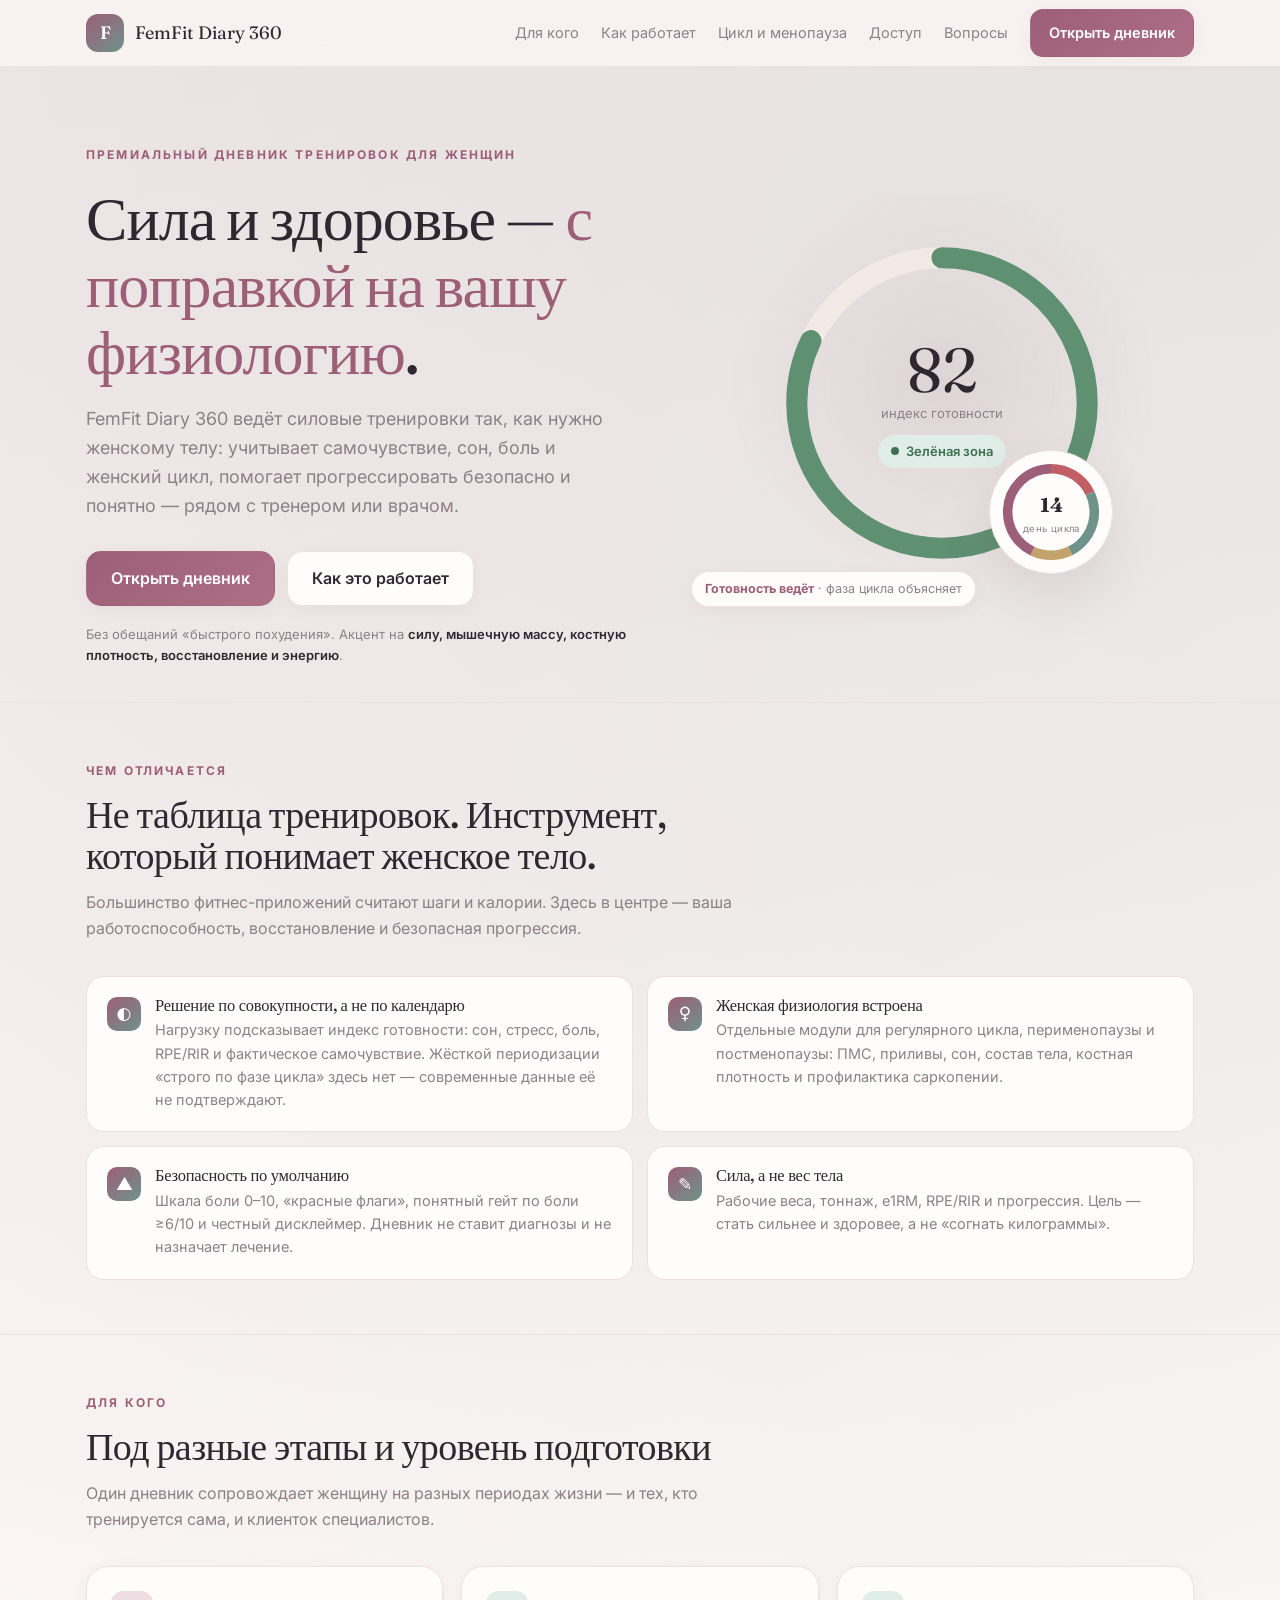
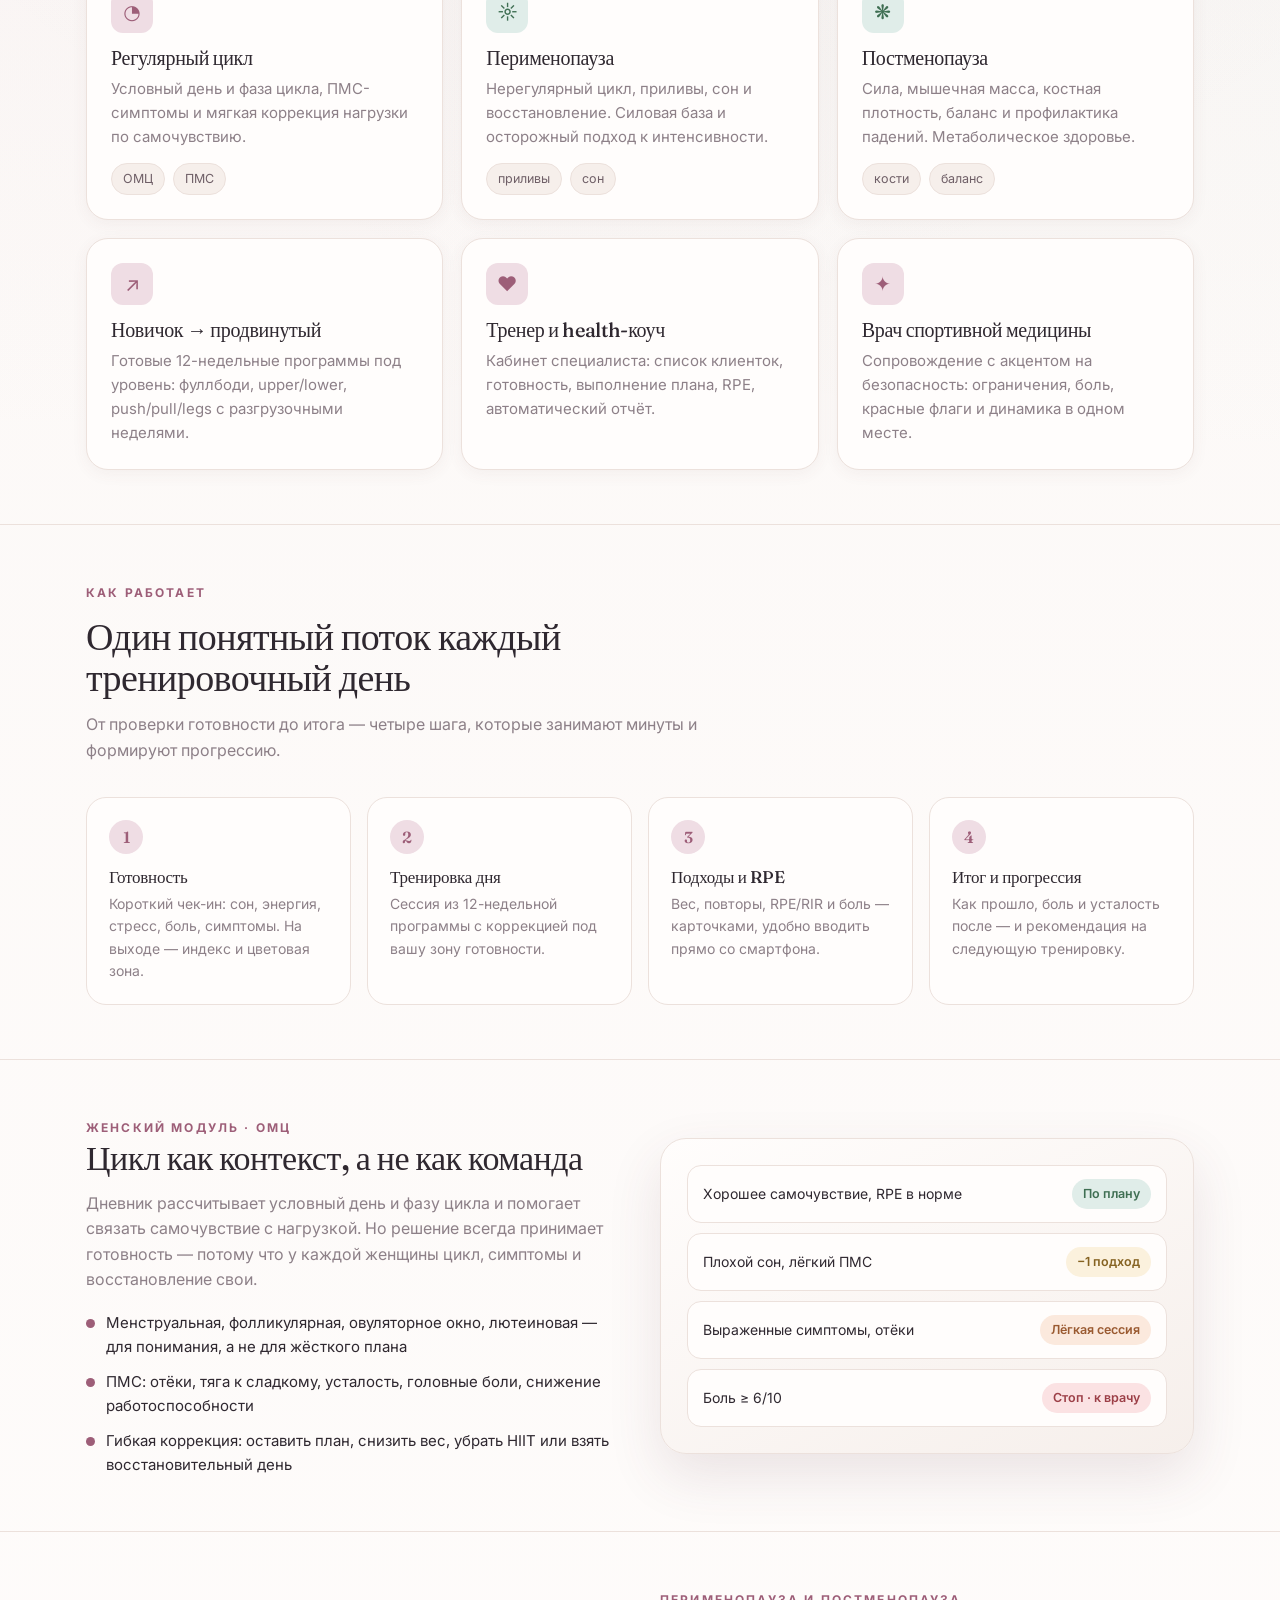
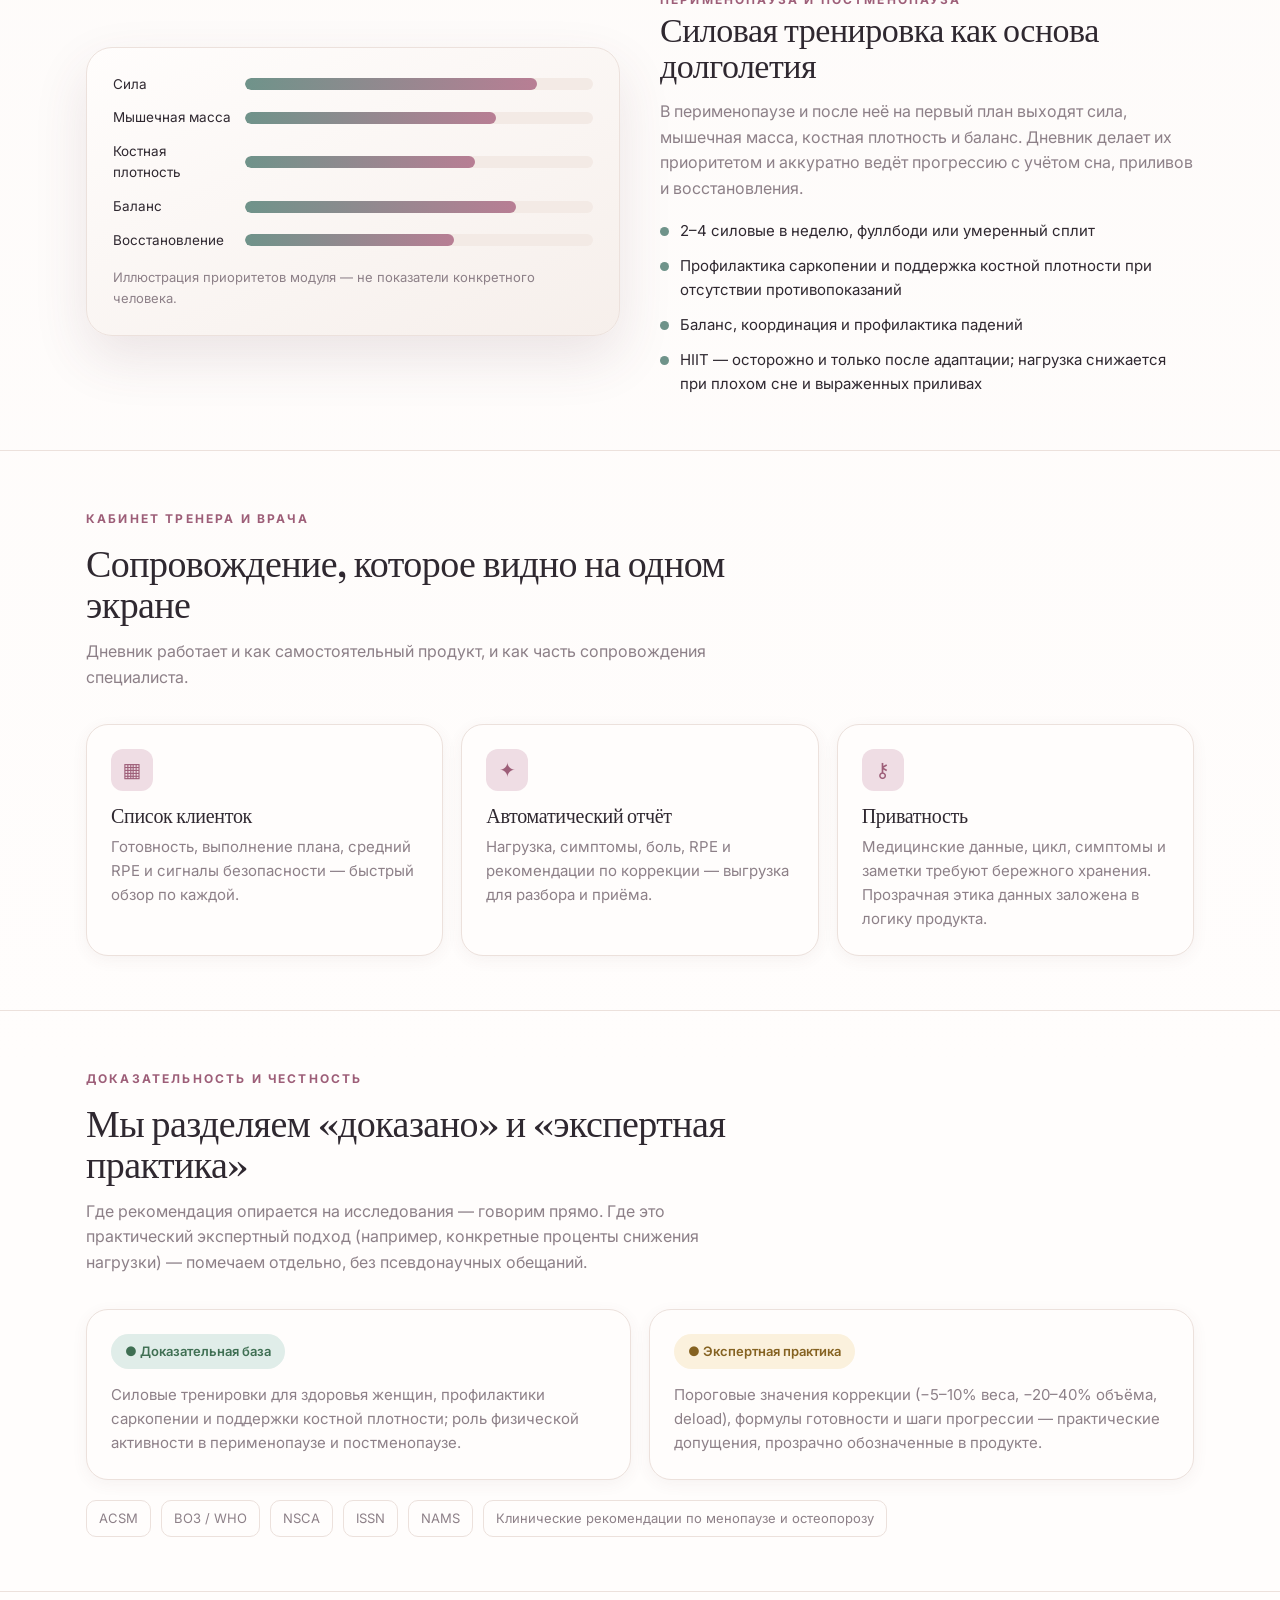
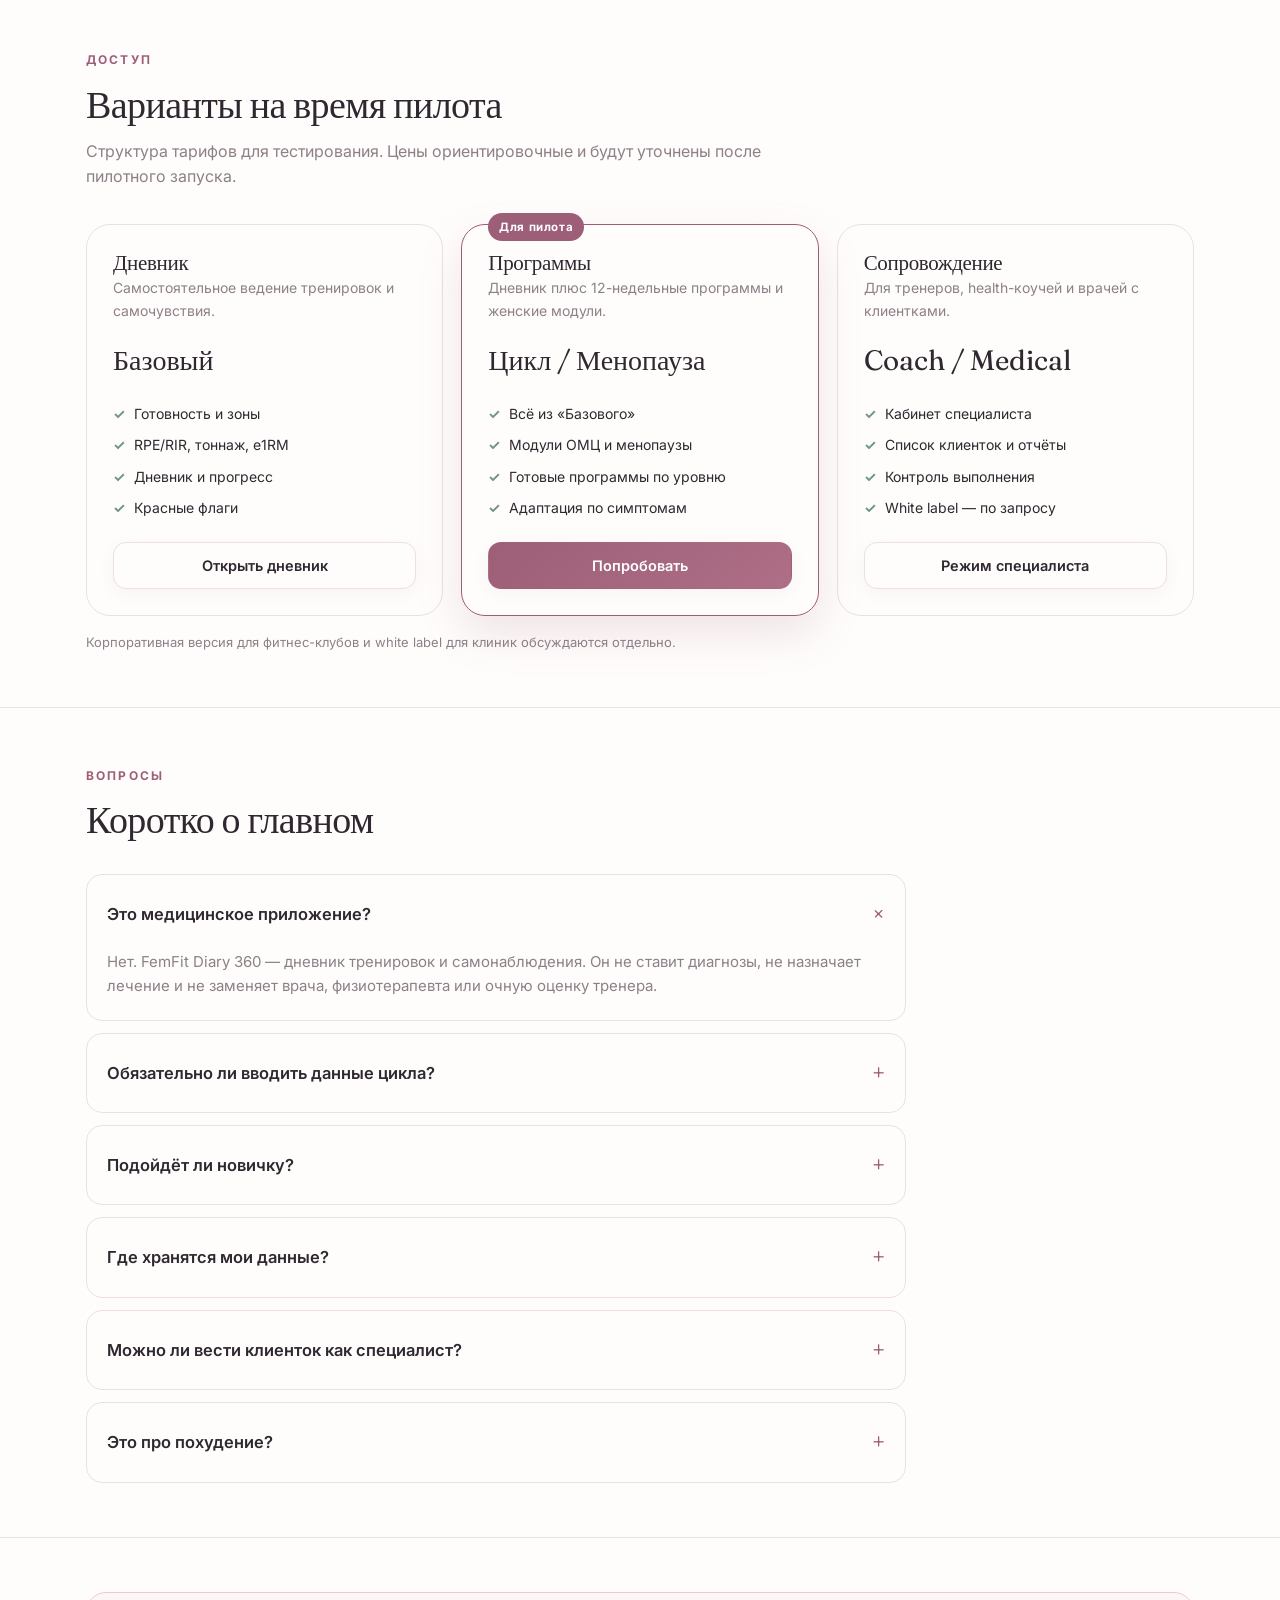
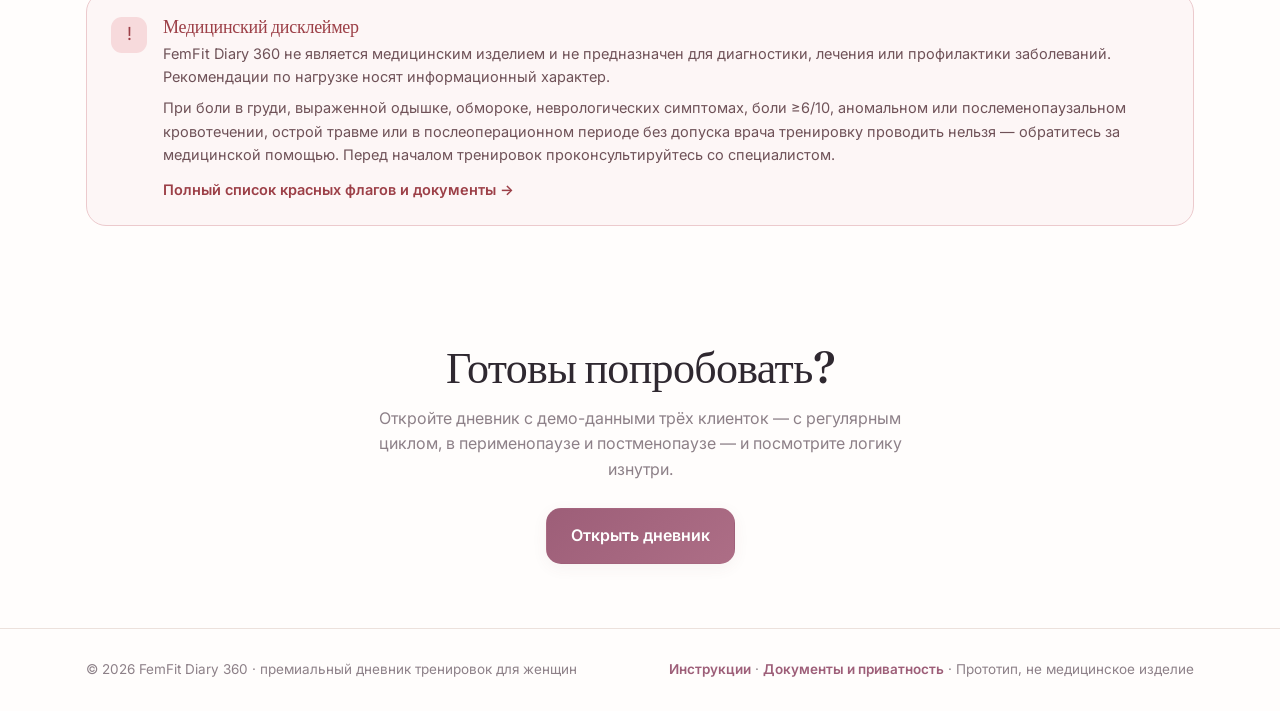
==== index.html @ 4e73f844 "Add files via upload" ====
<!DOCTYPE html>
<html lang="ru">
<head>
<meta charset="UTF-8" />
<meta name="viewport" content="width=device-width, initial-scale=1.0" />
<title>FemFit Diary 360 — дневник силовых тренировок для женщин</title>
<meta name="description" content="Премиальный дневник силовых тренировок для женщин: готовность, женский цикл, перименопауза и постменопауза, прогрессия и сопровождение тренера или врача. Не таблица — продуманный инструмент с опорой на доказательную базу." />
<link rel="preconnect" href="https://fonts.googleapis.com">
<link rel="preconnect" href="https://fonts.gstatic.com" crossorigin>
<link href="https://fonts.googleapis.com/css2?family=Fraunces:opsz,wght@9..144,400;9..144,500;9..144,600&family=Inter:wght@400;500;600;700&display=swap" rel="stylesheet">
<style>
  :root{
    --porcelain:#faf6f4; --cream:#f3eae5; --panel:#fffdfc; --panel2:#f6efeb;
    --ink:#2f2830; --muted:#8d8088; --line:#ece1dc;
    --plum:#9d5e78; --plum2:#b87e94; --plum-soft:#efdde4;
    --sage:#6f938a; --sage2:#8fb1a8; --sage-soft:#e0ede9;
    --gold:#c2a36b;
    --green:#5f9072; --amber:#bb8f3f; --coral:#c47c4e; --rose:#c25e66;
    --shadow-sm:0 4px 16px rgba(95,60,70,.06);
    --shadow:0 22px 54px rgba(95,55,70,.12);
    --maxw:1160px;
    --font-ui:'Inter',ui-sans-serif,system-ui,-apple-system,'Segoe UI',Roboto,sans-serif;
    --font-display:'Fraunces',Georgia,'Times New Roman',serif;
  }
  *{box-sizing:border-box}
  html{scroll-behavior:smooth}
  body{margin:0;font-family:var(--font-ui);color:var(--ink);font-size:16px;line-height:1.6;-webkit-font-smoothing:antialiased;
    background:
      radial-gradient(circle at 6% -2%,rgba(157,94,120,.10),transparent 30%),
      radial-gradient(circle at 98% 1%,rgba(111,147,138,.12),transparent 28%),
      linear-gradient(180deg,#faf6f4,#fffdfc 60%);}
  h1,h2,h3,h4{font-family:var(--font-display);font-weight:500;letter-spacing:-.015em;line-height:1.08;margin:0}
  p{margin:0}
  a{color:inherit;text-decoration:none}
  ::selection{background:var(--plum-soft)}
  :focus-visible{outline:2px solid var(--plum);outline-offset:3px;border-radius:6px}
  .wrap{max-width:var(--maxw);margin:0 auto;padding:0 26px}
  .eyebrow{font-size:12px;font-weight:700;letter-spacing:.18em;text-transform:uppercase;color:var(--plum)}
  .lead{color:var(--muted);font-size:18px;line-height:1.6}

  .nav{position:sticky;top:0;z-index:50;backdrop-filter:blur(14px);background:rgba(250,246,244,.82);border-bottom:1px solid var(--line)}
  .nav .row{display:flex;align-items:center;gap:18px;height:66px}
  .brand{display:flex;align-items:center;gap:11px;font-family:var(--font-display);font-size:18px}
  .brand .mk{width:38px;height:38px;border-radius:12px;display:grid;place-items:center;color:#fff;font-weight:600;background:linear-gradient(140deg,var(--plum),var(--sage))}
  .nav .links{display:flex;gap:22px;margin-left:auto;font-size:14.5px;color:var(--muted)}
  .nav .links a:hover{color:var(--ink)}
  .btn{display:inline-flex;align-items:center;gap:9px;border:1px solid var(--line);background:var(--panel);color:var(--ink);
    padding:11px 18px;border-radius:13px;font-size:14.5px;font-weight:600;cursor:pointer;box-shadow:var(--shadow-sm);transition:.16s}
  .btn:hover{transform:translateY(-1px);box-shadow:0 12px 26px rgba(95,60,70,.12)}
  .btn.primary{background:linear-gradient(140deg,var(--plum),#ad6e86);color:#fff;border-color:transparent}
  .btn.lg{padding:14px 24px;font-size:16px;border-radius:15px}
  .nav .btn{margin-left:4px}
  .nav-cta{margin-left:auto}
  @media(max-width:860px){.nav .links{display:none}.nav .row{height:60px}.nav-cta{margin-left:auto}}

  .hero{padding:74px 0 36px}
  .hero .grid{display:grid;grid-template-columns:1.05fr .95fr;gap:48px;align-items:center}
  .hero h1{font-size:clamp(36px,5.4vw,62px);margin:18px 0 0}
  .hero h1 em{font-style:normal;color:var(--plum)}
  .hero .lead{margin-top:20px;max-width:520px}
  .hero .cta{display:flex;gap:12px;flex-wrap:wrap;margin-top:30px}
  .hero .micro{margin-top:18px;font-size:13px;color:var(--muted)}
  .hero .micro b{color:var(--ink);font-weight:600}

  .stage{position:relative;display:grid;place-items:center;min-height:420px}
  .halo{position:absolute;inset:0;background:radial-gradient(circle at 50% 45%,rgba(157,94,120,.12),transparent 62%);filter:blur(6px)}
  .ring{position:relative;width:330px;height:330px}
  .ring svg{width:100%;height:100%}
  .r-readiness{transform:rotate(-90deg)}
  .track{fill:none;stroke:var(--cream);stroke-width:16}
  .arc{fill:none;stroke-width:16;stroke-linecap:round;stroke:var(--green);
    stroke-dasharray:691;animation:draw 1.5s cubic-bezier(.22,1,.36,1) .2s both}
  @keyframes draw{from{stroke-dashoffset:691}to{stroke-dashoffset:124}}
  .ring-center{position:absolute;inset:0;display:grid;place-content:center;text-align:center;gap:2px}
  .ring-center .big{font-family:var(--font-display);font-size:62px;line-height:1}
  .ring-center .unit{font-size:13px;color:var(--muted)}
  .ring-center .zone{margin-top:9px;justify-self:center;display:inline-flex;align-items:center;gap:7px;font-size:13px;font-weight:600;color:#3f6f53;background:var(--sage-soft);padding:6px 13px;border-radius:999px}
  .ring-center .zone::before{content:"";width:8px;height:8px;border-radius:50%;background:currentColor}
  .cyc{position:absolute;right:-6px;bottom:-6px;width:124px;height:124px;background:var(--panel);border:1px solid var(--line);border-radius:50%;box-shadow:var(--shadow);display:grid;place-items:center}
  .cyc svg{width:104px;height:104px}
  .cyc .lab{position:absolute;display:grid;place-content:center;text-align:center}
  .cyc .lab b{font-family:var(--font-display);font-size:20px}
  .cyc .lab span{font-size:9.5px;color:var(--muted);display:block;letter-spacing:.04em}
  .cap{position:absolute;left:0;bottom:6px;font-size:12.5px;color:var(--muted);background:var(--panel);border:1px solid var(--line);border-radius:999px;padding:7px 13px;box-shadow:var(--shadow-sm)}
  .cap b{color:var(--plum)}

  section.block{padding:54px 0;border-top:1px solid var(--line)}
  .sec-head{max-width:680px;margin-bottom:34px}
  .sec-head h2{font-size:clamp(26px,3.4vw,38px);margin-top:12px}
  .sec-head p{margin-top:14px;color:var(--muted)}

  .cards{display:grid;gap:18px}
  .c3{grid-template-columns:repeat(3,1fr)}
  .c2{grid-template-columns:repeat(2,1fr)}
  .card{background:var(--panel);border:1px solid var(--line);border-radius:22px;padding:24px;box-shadow:var(--shadow-sm)}
  .card h3{font-size:20px;margin-bottom:8px}
  .card p{color:var(--muted);font-size:15px}
  .card .ic{width:42px;height:42px;border-radius:12px;display:grid;place-items:center;margin-bottom:14px;font-size:20px;
    background:var(--plum-soft);color:var(--plum)}
  .card.sage .ic{background:var(--sage-soft);color:#3f6f53}
  .tagrow{display:flex;flex-wrap:wrap;gap:8px;margin-top:14px}
  .tag{font-size:12.5px;color:#6f5f67;background:var(--panel2);border:1px solid var(--line);border-radius:999px;padding:5px 11px}

  .diff{display:grid;grid-template-columns:repeat(2,1fr);gap:14px}
  .di{display:grid;grid-template-columns:auto 1fr;gap:14px;align-items:start;background:var(--panel);border:1px solid var(--line);border-radius:18px;padding:20px}
  .di .mark{width:34px;height:34px;border-radius:10px;flex:none;display:grid;place-items:center;background:linear-gradient(140deg,var(--plum),var(--sage));color:#fff;font-size:17px}
  .di h4{font-size:16.5px;margin-bottom:4px}
  .di p{color:var(--muted);font-size:14.5px}

  .steps{display:grid;grid-template-columns:repeat(4,1fr);gap:16px}
  .stepc{background:var(--panel);border:1px solid var(--line);border-radius:20px;padding:22px;position:relative}
  .stepc .n{width:34px;height:34px;border-radius:50%;display:grid;place-items:center;font-family:var(--font-display);font-weight:600;
    background:var(--plum-soft);color:var(--plum);margin-bottom:14px}
  .stepc h4{font-size:17px;margin-bottom:6px}
  .stepc p{color:var(--muted);font-size:14px}

  .split{display:grid;grid-template-columns:1fr 1fr;gap:40px;align-items:center}
  .split .body h2{font-size:clamp(24px,3vw,34px);margin-bottom:14px}
  .split .body p{color:var(--muted)}
  .split ul{list-style:none;padding:0;margin:18px 0 0;display:grid;gap:11px}
  .split li{display:grid;grid-template-columns:auto 1fr;gap:11px;align-items:start;font-size:15px}
  .split li::before{content:"";width:9px;height:9px;border-radius:50%;background:var(--plum);margin-top:8px}
  .split.sage li::before{background:var(--sage)}
  .panel-ill{background:linear-gradient(155deg,#fffdfc,#f6efeb);border:1px solid var(--line);border-radius:26px;padding:26px;box-shadow:var(--shadow)}
  .mini-row{display:flex;justify-content:space-between;align-items:center;gap:12px;padding:13px 15px;border:1px solid var(--line);border-radius:14px;background:var(--panel);margin-bottom:10px}
  .mini-row:last-child{margin-bottom:0}
  .mini-row span:first-child{font-size:14px}
  .mini-row .z{font-size:12.5px;font-weight:600;padding:5px 11px;border-radius:999px;white-space:nowrap}
  .z.g{background:var(--sage-soft);color:#3f6f53}.z.y{background:#fbf1dd;color:#856221}.z.o{background:#fbe9dd;color:#9a5a31}.z.r{background:#fbe2e3;color:#9c3f47}
  .bonebars{display:grid;gap:12px}
  .bb{display:grid;grid-template-columns:120px 1fr;gap:12px;align-items:center;font-size:13.5px;color:var(--ink)}
  .bb .t{height:12px;border-radius:999px;background:var(--cream);overflow:hidden}
  .bb .t span{display:block;height:100%;border-radius:999px;background:linear-gradient(90deg,var(--sage),var(--plum2))}

  .evidence .badge{display:inline-flex;align-items:center;gap:8px;font-size:13px;font-weight:600;padding:6px 13px;border-radius:999px;border:1px solid var(--line);background:var(--panel)}
  .evidence .badge.ev{color:#3f6f53;background:var(--sage-soft);border-color:transparent}
  .evidence .badge.ex{color:#856221;background:#fbf1dd;border-color:transparent}
  .src{display:flex;flex-wrap:wrap;gap:10px;margin-top:20px}
  .src span{font-size:13px;color:var(--muted);border:1px solid var(--line);border-radius:10px;padding:7px 12px;background:var(--panel)}

  .price{display:grid;grid-template-columns:repeat(3,1fr);gap:18px;align-items:stretch}
  .pc{background:var(--panel);border:1px solid var(--line);border-radius:24px;padding:26px;display:flex;flex-direction:column}
  .pc.feat{border-color:var(--plum);box-shadow:0 18px 44px rgba(157,94,120,.16);position:relative}
  .pc.feat .flag{position:absolute;top:-12px;left:26px;background:var(--plum);color:#fff;font-size:11.5px;font-weight:700;letter-spacing:.05em;padding:5px 11px;border-radius:999px}
  .pc h3{font-size:21px}
  .pc .who{color:var(--muted);font-size:14px;margin-top:4px;min-height:40px}
  .pc .pr{font-family:var(--font-display);font-size:28px;margin:16px 0 4px}
  .pc ul{list-style:none;padding:0;margin:16px 0 22px;display:grid;gap:9px}
  .pc li{display:grid;grid-template-columns:auto 1fr;gap:9px;font-size:14px}
  .pc li::before{content:"✓";color:var(--sage);font-weight:700}
  .pc .btn{margin-top:auto;justify-content:center}
  .price-note{margin-top:16px;font-size:13px;color:var(--muted)}

  .faq{display:grid;gap:12px;max-width:820px}
  details{background:var(--panel);border:1px solid var(--line);border-radius:16px;padding:4px 20px}
  summary{cursor:pointer;list-style:none;padding:16px 0;font-weight:600;font-size:16.5px;display:flex;justify-content:space-between;gap:12px;align-items:center}
  summary::-webkit-details-marker{display:none}
  summary::after{content:"+";font-family:var(--font-display);font-size:24px;color:var(--plum);transition:.2s}
  details[open] summary::after{transform:rotate(45deg)}
  details p{color:var(--muted);font-size:15px;padding:0 0 18px}

  .disc{background:#fdf6f6;border:1px solid #eccacd;border-radius:20px;padding:24px;display:grid;grid-template-columns:auto 1fr;gap:16px}
  .disc .m{width:36px;height:36px;border-radius:11px;background:#f7dadc;color:#9c3f47;display:grid;place-items:center;font-size:18px;flex:none}
  .disc h3{color:#9c3f47;font-size:18px;margin-bottom:6px}
  .disc p{color:#6f5258;font-size:14.5px}
  .disc p+p{margin-top:8px}

  .finalcta{text-align:center;padding:64px 0}
  .finalcta h2{font-size:clamp(28px,4vw,44px)}
  .finalcta p{color:var(--muted);margin:14px auto 0;max-width:560px}
  .finalcta .btn{margin-top:26px}

  footer{border-top:1px solid var(--line);padding:30px 0;color:var(--muted);font-size:13.5px}
  footer .row{display:flex;justify-content:space-between;gap:16px;flex-wrap:wrap;align-items:center}

  .reveal{opacity:0;transform:translateY(16px);transition:opacity .6s ease,transform .6s ease}
  .reveal.in{opacity:1;transform:none}

  @media(max-width:920px){
    .hero .grid{grid-template-columns:1fr;gap:30px}
    .stage{min-height:360px;order:-1}
    .c3,.steps{grid-template-columns:1fr 1fr}
    .diff{grid-template-columns:1fr}
    .split{grid-template-columns:1fr;gap:24px}
    .price{grid-template-columns:1fr}
  }
  @media(max-width:560px){
    .wrap{padding:0 18px}
    .hero{padding:48px 0 24px}
    .c3,.c2,.steps{grid-template-columns:1fr}
    .ring{width:268px;height:268px}
    .ring-center .big{font-size:50px}
    .cyc{width:104px;height:104px}
    .disc{grid-template-columns:1fr}
    .cap{position:static;display:inline-block;margin-top:14px}
  }
  @media(prefers-reduced-motion:reduce){
    .arc{animation:none;stroke-dashoffset:124}
    .reveal{opacity:1;transform:none;transition:none}
    html{scroll-behavior:auto}
  }
</style>
</head>
<body>

<header class="nav">
  <div class="wrap row">
    <a class="brand" href="#top"><span class="mk">F</span> FemFit Diary 360</a>
    <nav class="links">
      <a href="#for">Для кого</a>
      <a href="#how">Как работает</a>
      <a href="#cycle">Цикл и менопауза</a>
      <a href="#pricing">Доступ</a>
      <a href="#faq">Вопросы</a>
    </nav>
    <a class="btn primary nav-cta" href="app.html">Открыть дневник</a>
  </div>
</header>

<main id="top">

  <section class="hero">
    <div class="wrap grid">
      <div>
        <span class="eyebrow">Премиальный дневник тренировок для женщин</span>
        <h1>Сила и здоровье — <em>с поправкой на вашу физиологию</em>.</h1>
        <p class="lead">FemFit Diary 360 ведёт силовые тренировки так, как нужно женскому телу: учитывает самочувствие, сон, боль и женский цикл, помогает прогрессировать безопасно и понятно — рядом с тренером или врачом.</p>
        <div class="cta">
          <a class="btn primary lg" href="app.html">Открыть дневник</a>
          <a class="btn lg" href="#how">Как это работает</a>
        </div>
        <p class="micro">Без обещаний «быстрого похудения». Акцент на <b>силу, мышечную массу, костную плотность, восстановление и энергию</b>.</p>
      </div>

      <div class="stage">
        <div class="halo"></div>
        <div class="ring">
          <svg class="r-readiness" viewBox="0 0 250 250" aria-hidden="true">
            <circle class="track" cx="125" cy="125" r="110"/>
            <circle class="arc" cx="125" cy="125" r="110"/>
          </svg>
          <div class="ring-center">
            <span class="big">82</span>
            <span class="unit">индекс готовности</span>
            <span class="zone">Зелёная зона</span>
          </div>
          <div class="cyc">
            <svg viewBox="0 0 120 120" aria-hidden="true">
              <g transform="rotate(-90 60 60)" fill="none" stroke-width="11">
                <circle cx="60" cy="60" r="50" stroke="#c25e66" stroke-dasharray="56 314" stroke-dashoffset="0"/>
                <circle cx="60" cy="60" r="50" stroke="#6f938a" stroke-dasharray="78 314" stroke-dashoffset="-56"/>
                <circle cx="60" cy="60" r="50" stroke="#c2a36b" stroke-dasharray="45 314" stroke-dashoffset="-134"/>
                <circle cx="60" cy="60" r="50" stroke="#9d5e78" stroke-dasharray="135 314" stroke-dashoffset="-179"/>
              </g>
            </svg>
            <div class="lab"><b>14</b><span>день цикла</span></div>
          </div>
        </div>
        <div class="cap"><b>Готовность ведёт</b> · фаза цикла объясняет</div>
      </div>
    </div>
  </section>

  <section class="block" id="why">
    <div class="wrap">
      <div class="sec-head reveal">
        <span class="eyebrow">Чем отличается</span>
        <h2>Не таблица тренировок. Инструмент, который понимает женское тело.</h2>
        <p>Большинство фитнес-приложений считают шаги и калории. Здесь в центре — ваша работоспособность, восстановление и безопасная прогрессия.</p>
      </div>
      <div class="diff reveal">
        <div class="di"><div class="mark">◐</div><div><h4>Решение по совокупности, а не по календарю</h4><p>Нагрузку подсказывает индекс готовности: сон, стресс, боль, RPE/RIR и фактическое самочувствие. Жёсткой периодизации «строго по фазе цикла» здесь нет — современные данные её не подтверждают.</p></div></div>
        <div class="di"><div class="mark">♀</div><div><h4>Женская физиология встроена</h4><p>Отдельные модули для регулярного цикла, перименопаузы и постменопаузы: ПМС, приливы, сон, состав тела, костная плотность и профилактика саркопении.</p></div></div>
        <div class="di"><div class="mark">▲</div><div><h4>Безопасность по умолчанию</h4><p>Шкала боли 0–10, «красные флаги», понятный гейт по боли ≥6/10 и честный дисклеймер. Дневник не ставит диагнозы и не назначает лечение.</p></div></div>
        <div class="di"><div class="mark">✎</div><div><h4>Сила, а не вес тела</h4><p>Рабочие веса, тоннаж, e1RM, RPE/RIR и прогрессия. Цель — стать сильнее и здоровее, а не «согнать килограммы».</p></div></div>
      </div>
    </div>
  </section>

  <section class="block" id="for">
    <div class="wrap">
      <div class="sec-head reveal">
        <span class="eyebrow">Для кого</span>
        <h2>Под разные этапы и уровень подготовки</h2>
        <p>Один дневник сопровождает женщину на разных периодах жизни — и тех, кто тренируется сама, и клиенток специалистов.</p>
      </div>
      <div class="cards c3 reveal">
        <div class="card"><div class="ic">◔</div><h3>Регулярный цикл</h3><p>Условный день и фаза цикла, ПМС-симптомы и мягкая коррекция нагрузки по самочувствию.</p><div class="tagrow"><span class="tag">ОМЦ</span><span class="tag">ПМС</span></div></div>
        <div class="card sage"><div class="ic">☼</div><h3>Перименопауза</h3><p>Нерегулярный цикл, приливы, сон и восстановление. Силовая база и осторожный подход к интенсивности.</p><div class="tagrow"><span class="tag">приливы</span><span class="tag">сон</span></div></div>
        <div class="card sage"><div class="ic">❋</div><h3>Постменопауза</h3><p>Сила, мышечная масса, костная плотность, баланс и профилактика падений. Метаболическое здоровье.</p><div class="tagrow"><span class="tag">кости</span><span class="tag">баланс</span></div></div>
        <div class="card"><div class="ic">↗</div><h3>Новичок → продвинутый</h3><p>Готовые 12-недельные программы под уровень: фуллбоди, upper/lower, push/pull/legs с разгрузочными неделями.</p></div>
        <div class="card"><div class="ic">❤</div><h3>Тренер и health-коуч</h3><p>Кабинет специалиста: список клиенток, готовность, выполнение плана, RPE, автоматический отчёт.</p></div>
        <div class="card"><div class="ic">✦</div><h3>Врач спортивной медицины</h3><p>Сопровождение с акцентом на безопасность: ограничения, боль, красные флаги и динамика в одном месте.</p></div>
      </div>
    </div>
  </section>

  <section class="block" id="how">
    <div class="wrap">
      <div class="sec-head reveal">
        <span class="eyebrow">Как работает</span>
        <h2>Один понятный поток каждый тренировочный день</h2>
        <p>От проверки готовности до итога — четыре шага, которые занимают минуты и формируют прогрессию.</p>
      </div>
      <div class="steps reveal">
        <div class="stepc"><div class="n">1</div><h4>Готовность</h4><p>Короткий чек-ин: сон, энергия, стресс, боль, симптомы. На выходе — индекс и цветовая зона.</p></div>
        <div class="stepc"><div class="n">2</div><h4>Тренировка дня</h4><p>Сессия из 12-недельной программы с коррекцией под вашу зону готовности.</p></div>
        <div class="stepc"><div class="n">3</div><h4>Подходы и RPE</h4><p>Вес, повторы, RPE/RIR и боль — карточками, удобно вводить прямо со смартфона.</p></div>
        <div class="stepc"><div class="n">4</div><h4>Итог и прогрессия</h4><p>Как прошло, боль и усталость после — и рекомендация на следующую тренировку.</p></div>
      </div>
    </div>
  </section>

  <section class="block" id="cycle">
    <div class="wrap split">
      <div class="body reveal">
        <span class="eyebrow">Женский модуль · ОМЦ</span>
        <h2>Цикл как контекст, а не как команда</h2>
        <p>Дневник рассчитывает условный день и фазу цикла и помогает связать самочувствие с нагрузкой. Но решение всегда принимает готовность — потому что у каждой женщины цикл, симптомы и восстановление свои.</p>
        <ul>
          <li>Менструальная, фолликулярная, овуляторное окно, лютеиновая — для понимания, а не для жёсткого плана</li>
          <li>ПМС: отёки, тяга к сладкому, усталость, головные боли, снижение работоспособности</li>
          <li>Гибкая коррекция: оставить план, снизить вес, убрать HIIT или взять восстановительный день</li>
        </ul>
      </div>
      <div class="panel-ill reveal">
        <div class="mini-row"><span>Хорошее самочувствие, RPE в норме</span><span class="z g">По плану</span></div>
        <div class="mini-row"><span>Плохой сон, лёгкий ПМС</span><span class="z y">−1 подход</span></div>
        <div class="mini-row"><span>Выраженные симптомы, отёки</span><span class="z o">Лёгкая сессия</span></div>
        <div class="mini-row"><span>Боль ≥ 6/10</span><span class="z r">Стоп · к врачу</span></div>
      </div>
    </div>
  </section>

  <section class="block">
    <div class="wrap split sage">
      <div class="panel-ill reveal">
        <div class="bonebars">
          <div class="bb"><div>Сила</div><div class="t"><span style="width:84%"></span></div></div>
          <div class="bb"><div>Мышечная масса</div><div class="t"><span style="width:72%"></span></div></div>
          <div class="bb"><div>Костная плотность</div><div class="t"><span style="width:66%"></span></div></div>
          <div class="bb"><div>Баланс</div><div class="t"><span style="width:78%"></span></div></div>
          <div class="bb"><div>Восстановление</div><div class="t"><span style="width:60%"></span></div></div>
        </div>
        <p style="font-size:13px;color:var(--muted);margin-top:16px">Иллюстрация приоритетов модуля — не показатели конкретного человека.</p>
      </div>
      <div class="body reveal">
        <span class="eyebrow">Перименопауза и постменопауза</span>
        <h2>Силовая тренировка как основа долголетия</h2>
        <p>В перименопаузе и после неё на первый план выходят сила, мышечная масса, костная плотность и баланс. Дневник делает их приоритетом и аккуратно ведёт прогрессию с учётом сна, приливов и восстановления.</p>
        <ul>
          <li>2–4 силовые в неделю, фуллбоди или умеренный сплит</li>
          <li>Профилактика саркопении и поддержка костной плотности при отсутствии противопоказаний</li>
          <li>Баланс, координация и профилактика падений</li>
          <li>HIIT — осторожно и только после адаптации; нагрузка снижается при плохом сне и выраженных приливах</li>
        </ul>
      </div>
    </div>
  </section>

  <section class="block">
    <div class="wrap">
      <div class="sec-head reveal">
        <span class="eyebrow">Кабинет тренера и врача</span>
        <h2>Сопровождение, которое видно на одном экране</h2>
        <p>Дневник работает и как самостоятельный продукт, и как часть сопровождения специалиста.</p>
      </div>
      <div class="cards c3 reveal">
        <div class="card"><div class="ic">▦</div><h3>Список клиенток</h3><p>Готовность, выполнение плана, средний RPE и сигналы безопасности — быстрый обзор по каждой.</p></div>
        <div class="card"><div class="ic">✦</div><h3>Автоматический отчёт</h3><p>Нагрузка, симптомы, боль, RPE и рекомендации по коррекции — выгрузка для разбора и приёма.</p></div>
        <div class="card"><div class="ic">⚷</div><h3>Приватность</h3><p>Медицинские данные, цикл, симптомы и заметки требуют бережного хранения. Прозрачная этика данных заложена в логику продукта.</p></div>
      </div>
    </div>
  </section>

  <section class="block evidence">
    <div class="wrap">
      <div class="sec-head reveal">
        <span class="eyebrow">Доказательность и честность</span>
        <h2>Мы разделяем «доказано» и «экспертная практика»</h2>
        <p>Где рекомендация опирается на исследования — говорим прямо. Где это практический экспертный подход (например, конкретные проценты снижения нагрузки) — помечаем отдельно, без псевдонаучных обещаний.</p>
      </div>
      <div class="cards c2 reveal">
        <div class="card sage"><span class="badge ev">● Доказательная база</span><p style="margin-top:14px">Силовые тренировки для здоровья женщин, профилактики саркопении и поддержки костной плотности; роль физической активности в перименопаузе и постменопаузе.</p></div>
        <div class="card"><span class="badge ex">● Экспертная практика</span><p style="margin-top:14px">Пороговые значения коррекции (−5–10% веса, −20–40% объёма, deload), формулы готовности и шаги прогрессии — практические допущения, прозрачно обозначенные в продукте.</p></div>
      </div>
      <div class="src reveal">
        <span>ACSM</span><span>ВОЗ / WHO</span><span>NSCA</span><span>ISSN</span><span>NAMS</span><span>Клинические рекомендации по менопаузе и остеопорозу</span>
      </div>
    </div>
  </section>

  <section class="block" id="pricing">
    <div class="wrap">
      <div class="sec-head reveal">
        <span class="eyebrow">Доступ</span>
        <h2>Варианты на время пилота</h2>
        <p>Структура тарифов для тестирования. Цены ориентировочные и будут уточнены после пилотного запуска.</p>
      </div>
      <div class="price reveal">
        <div class="pc">
          <h3>Дневник</h3>
          <p class="who">Самостоятельное ведение тренировок и самочувствия.</p>
          <div class="pr">Базовый</div>
          <ul><li>Готовность и зоны</li><li>RPE/RIR, тоннаж, e1RM</li><li>Дневник и прогресс</li><li>Красные флаги</li></ul>
          <a class="btn" href="app.html">Открыть дневник</a>
        </div>
        <div class="pc feat">
          <span class="flag">Для пилота</span>
          <h3>Программы</h3>
          <p class="who">Дневник плюс 12-недельные программы и женские модули.</p>
          <div class="pr">Цикл / Менопауза</div>
          <ul><li>Всё из «Базового»</li><li>Модули ОМЦ и менопаузы</li><li>Готовые программы по уровню</li><li>Адаптация по симптомам</li></ul>
          <a class="btn primary" href="app.html">Попробовать</a>
        </div>
        <div class="pc">
          <h3>Сопровождение</h3>
          <p class="who">Для тренеров, health-коучей и врачей с клиентками.</p>
          <div class="pr">Coach / Medical</div>
          <ul><li>Кабинет специалиста</li><li>Список клиенток и отчёты</li><li>Контроль выполнения</li><li>White label — по запросу</li></ul>
          <a class="btn" href="app.html">Режим специалиста</a>
        </div>
      </div>
      <p class="price-note">Корпоративная версия для фитнес-клубов и white label для клиник обсуждаются отдельно.</p>
    </div>
  </section>

  <section class="block" id="faq">
    <div class="wrap">
      <div class="sec-head reveal">
        <span class="eyebrow">Вопросы</span>
        <h2>Коротко о главном</h2>
      </div>
      <div class="faq reveal">
        <details open><summary>Это медицинское приложение?</summary><p>Нет. FemFit Diary 360 — дневник тренировок и самонаблюдения. Он не ставит диагнозы, не назначает лечение и не заменяет врача, физиотерапевта или очную оценку тренера.</p></details>
        <details><summary>Обязательно ли вводить данные цикла?</summary><p>Нет. Модуль ОМЦ опционален и деликатен. В перименопаузе и постменопаузе расчёт фазы не используется — логика опирается на сон, приливы, боль и восстановление.</p></details>
        <details><summary>Подойдёт ли новичку?</summary><p>Да. Есть готовые 12-недельные программы под уровень, с понятными подсказками по RPE/RIR и без отказных подходов на старте.</p></details>
        <details><summary>Где хранятся мои данные?</summary><p>В текущей версии — локально в вашем браузере. Данные не уходят на сервер. Для командной работы и облачного хранения готовится отдельная онлайн-версия с авторизацией.</p></details>
        <details><summary>Можно ли вести клиенток как специалист?</summary><p>Да. В режиме специалиста доступны список клиенток, готовность, выполнение плана, RPE и автоматический отчёт для разбора.</p></details>
        <details><summary>Это про похудение?</summary><p>Нет. Продукт сфокусирован на силе, мышечной массе, костной плотности, метаболическом здоровье, восстановлении и энергии — без токсичной риторики снижения веса.</p></details>
      </div>
    </div>
  </section>

  <section class="block">
    <div class="wrap">
      <div class="disc reveal">
        <div class="m">!</div>
        <div>
          <h3>Медицинский дисклеймер</h3>
          <p>FemFit Diary 360 не является медицинским изделием и не предназначен для диагностики, лечения или профилактики заболеваний. Рекомендации по нагрузке носят информационный характер.</p>
          <p>При боли в груди, выраженной одышке, обмороке, неврологических симптомах, боли ≥6/10, аномальном или послеменопаузальном кровотечении, острой травме или в послеоперационном периоде без допуска врача тренировку проводить нельзя — обратитесь за медицинской помощью. Перед началом тренировок проконсультируйтесь со специалистом.</p>
          <p style="margin-top:12px"><a href="legal.html#flags" style="color:#9c3f47;font-weight:600">Полный список красных флагов и документы →</a></p>
        </div>
      </div>
    </div>
  </section>

  <section class="finalcta">
    <div class="wrap">
      <h2>Готовы попробовать?</h2>
      <p>Откройте дневник с демо-данными трёх клиенток — с регулярным циклом, в перименопаузе и постменопаузе — и посмотрите логику изнутри.</p>
      <a class="btn primary lg" href="app.html">Открыть дневник</a>
    </div>
  </section>

</main>

<footer>
  <div class="wrap row">
    <div>© 2026 FemFit Diary 360 · премиальный дневник тренировок для женщин</div>
    <div><a href="guide.html" style="color:var(--plum);font-weight:600">Инструкции</a> · <a href="legal.html" style="color:var(--plum);font-weight:600">Документы и приватность</a> · Прототип, не медицинское изделие</div>
  </div>
</footer>

<script>
  (function(){
    var io;
    try{
      io=new IntersectionObserver(function(es){es.forEach(function(e){if(e.isIntersecting){e.target.classList.add('in');io.unobserve(e.target);}});},{threshold:.12});
      document.querySelectorAll('.reveal').forEach(function(el){io.observe(el);});
    }catch(e){
      document.querySelectorAll('.reveal').forEach(function(el){el.classList.add('in');});
    }
  })();
</script>
</body>
</html>
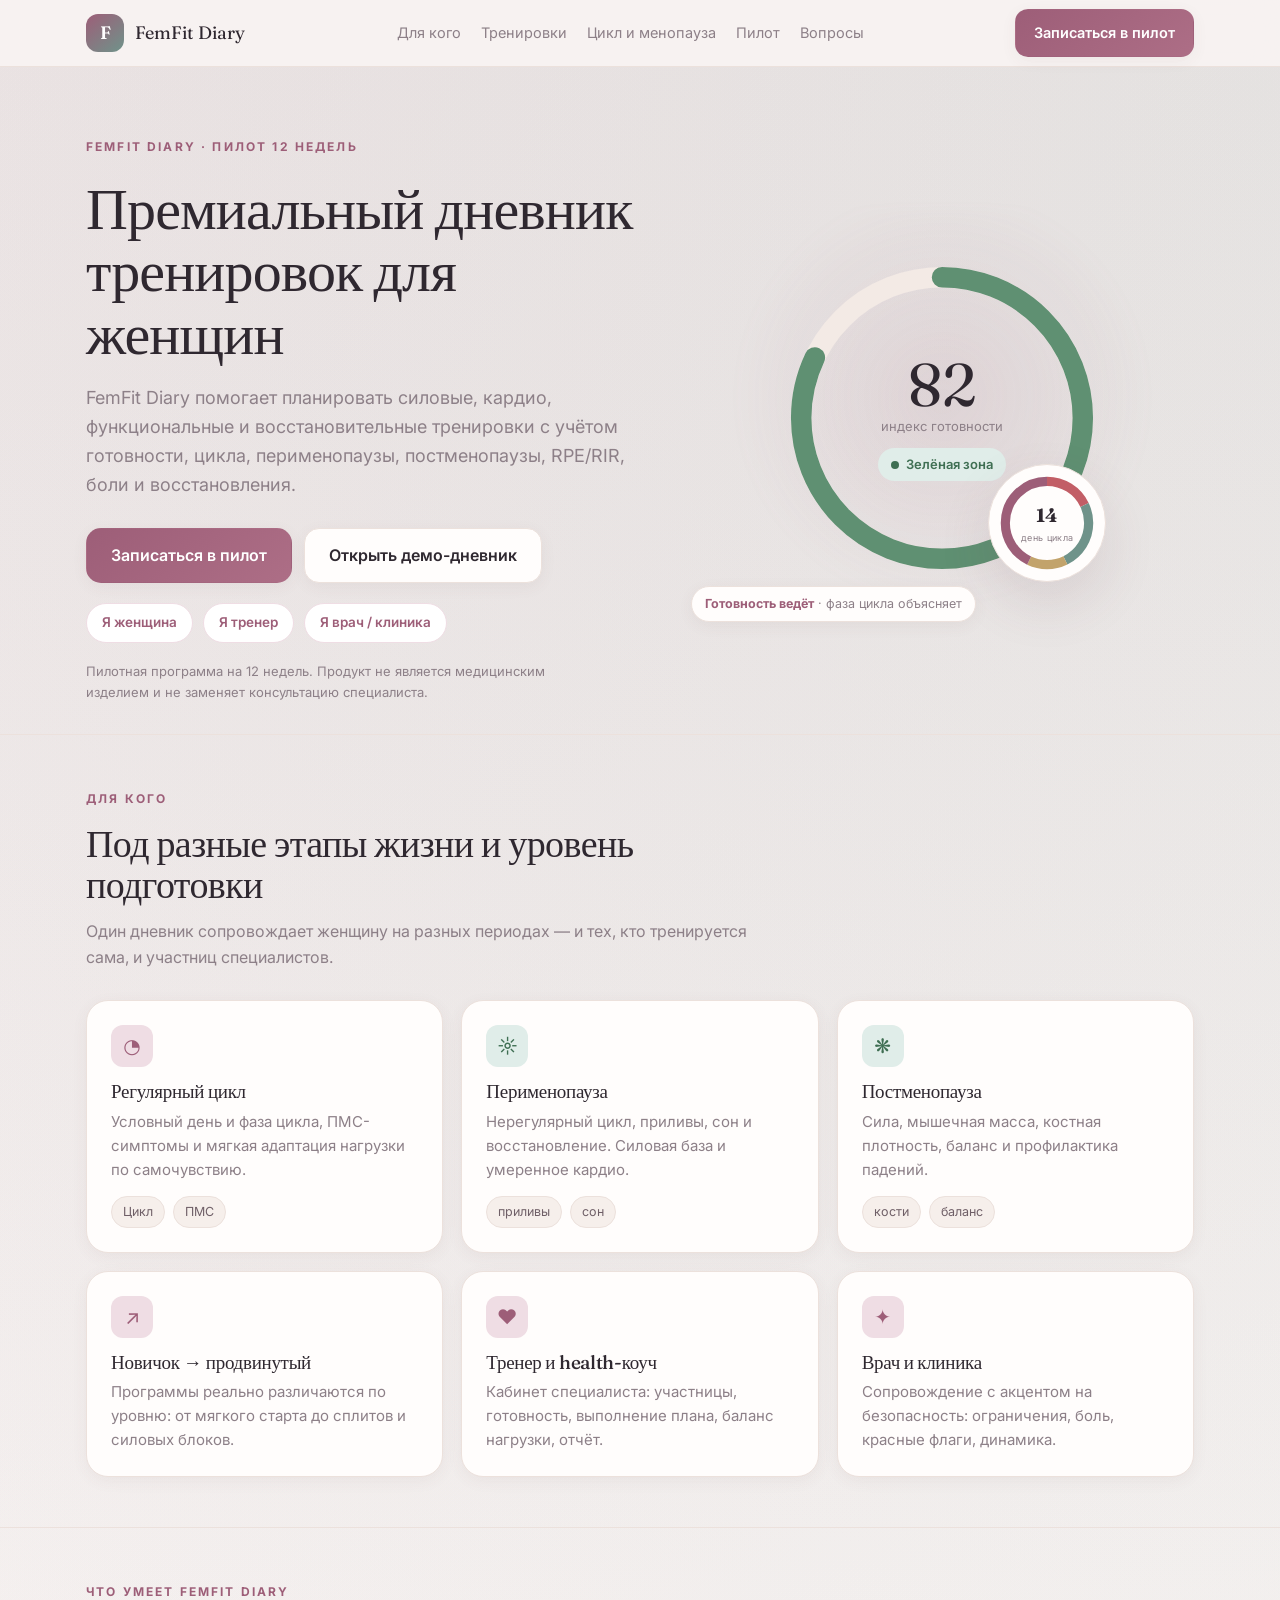
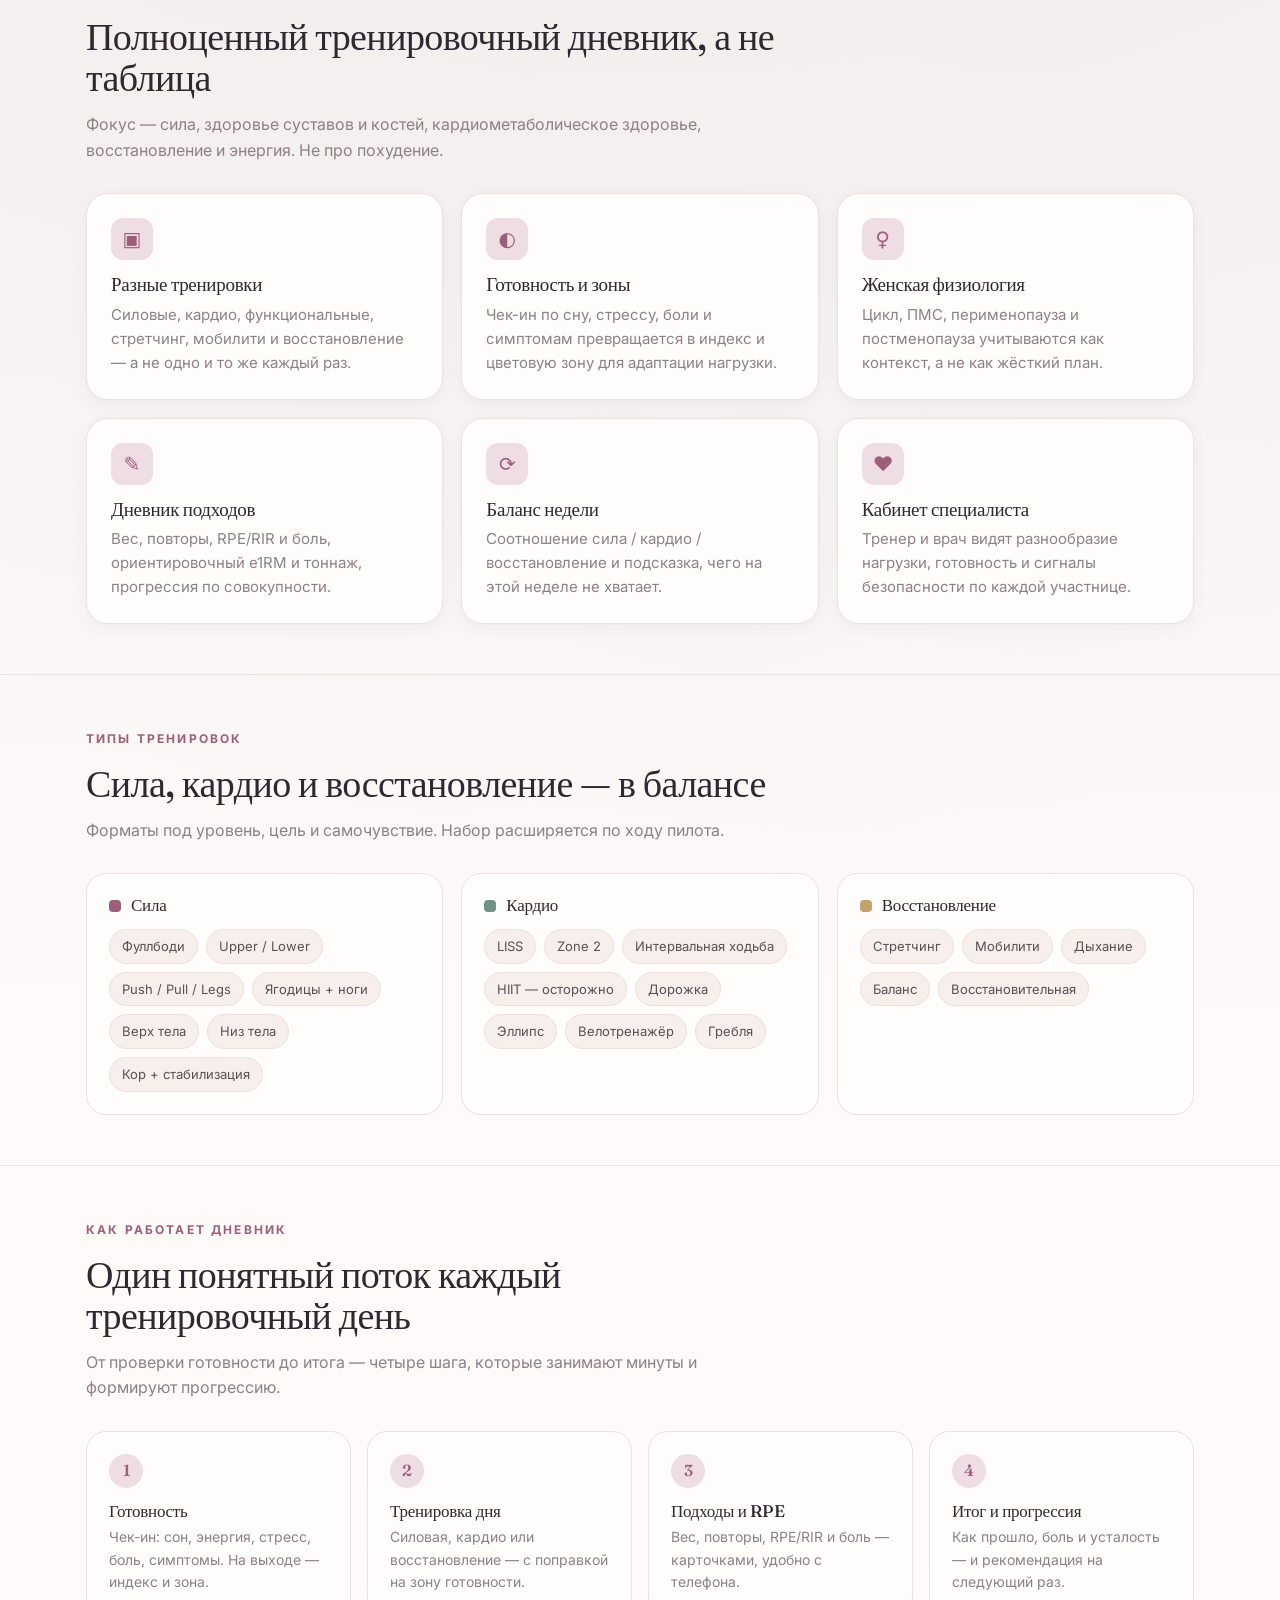
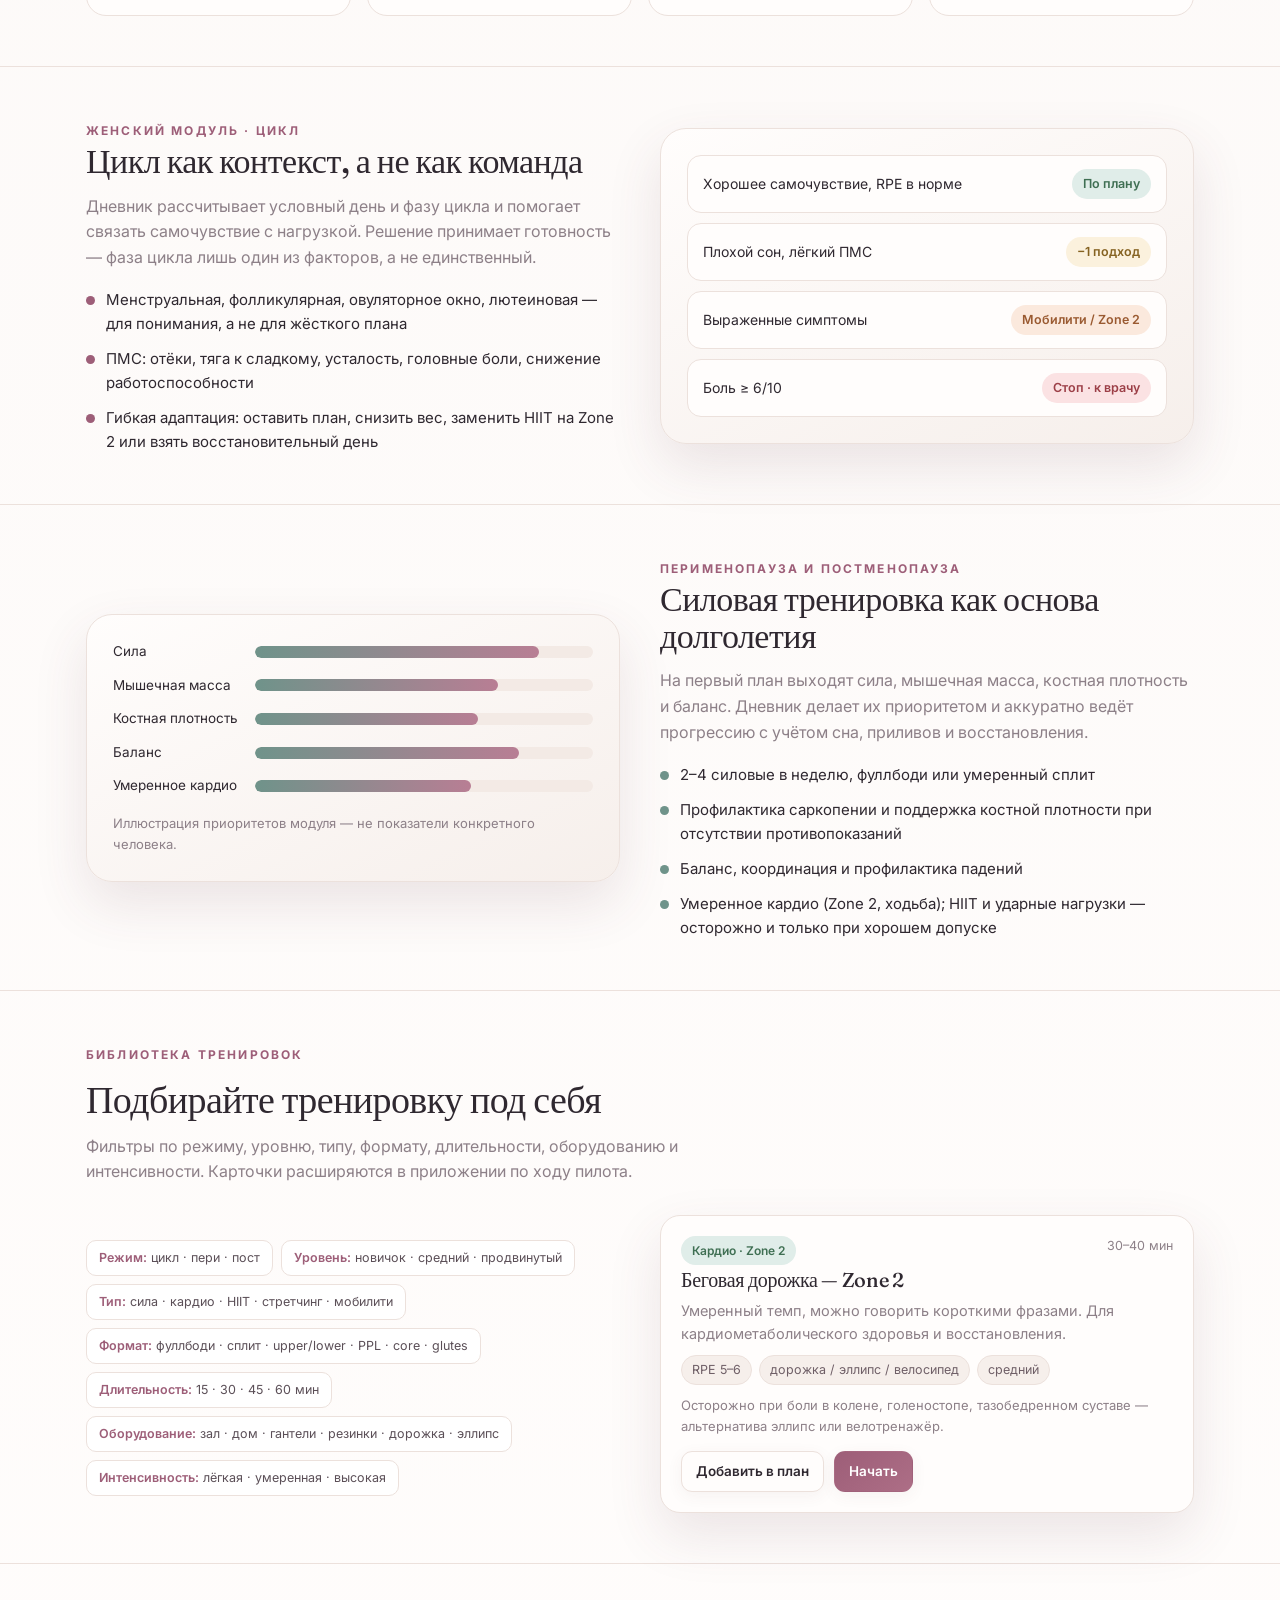
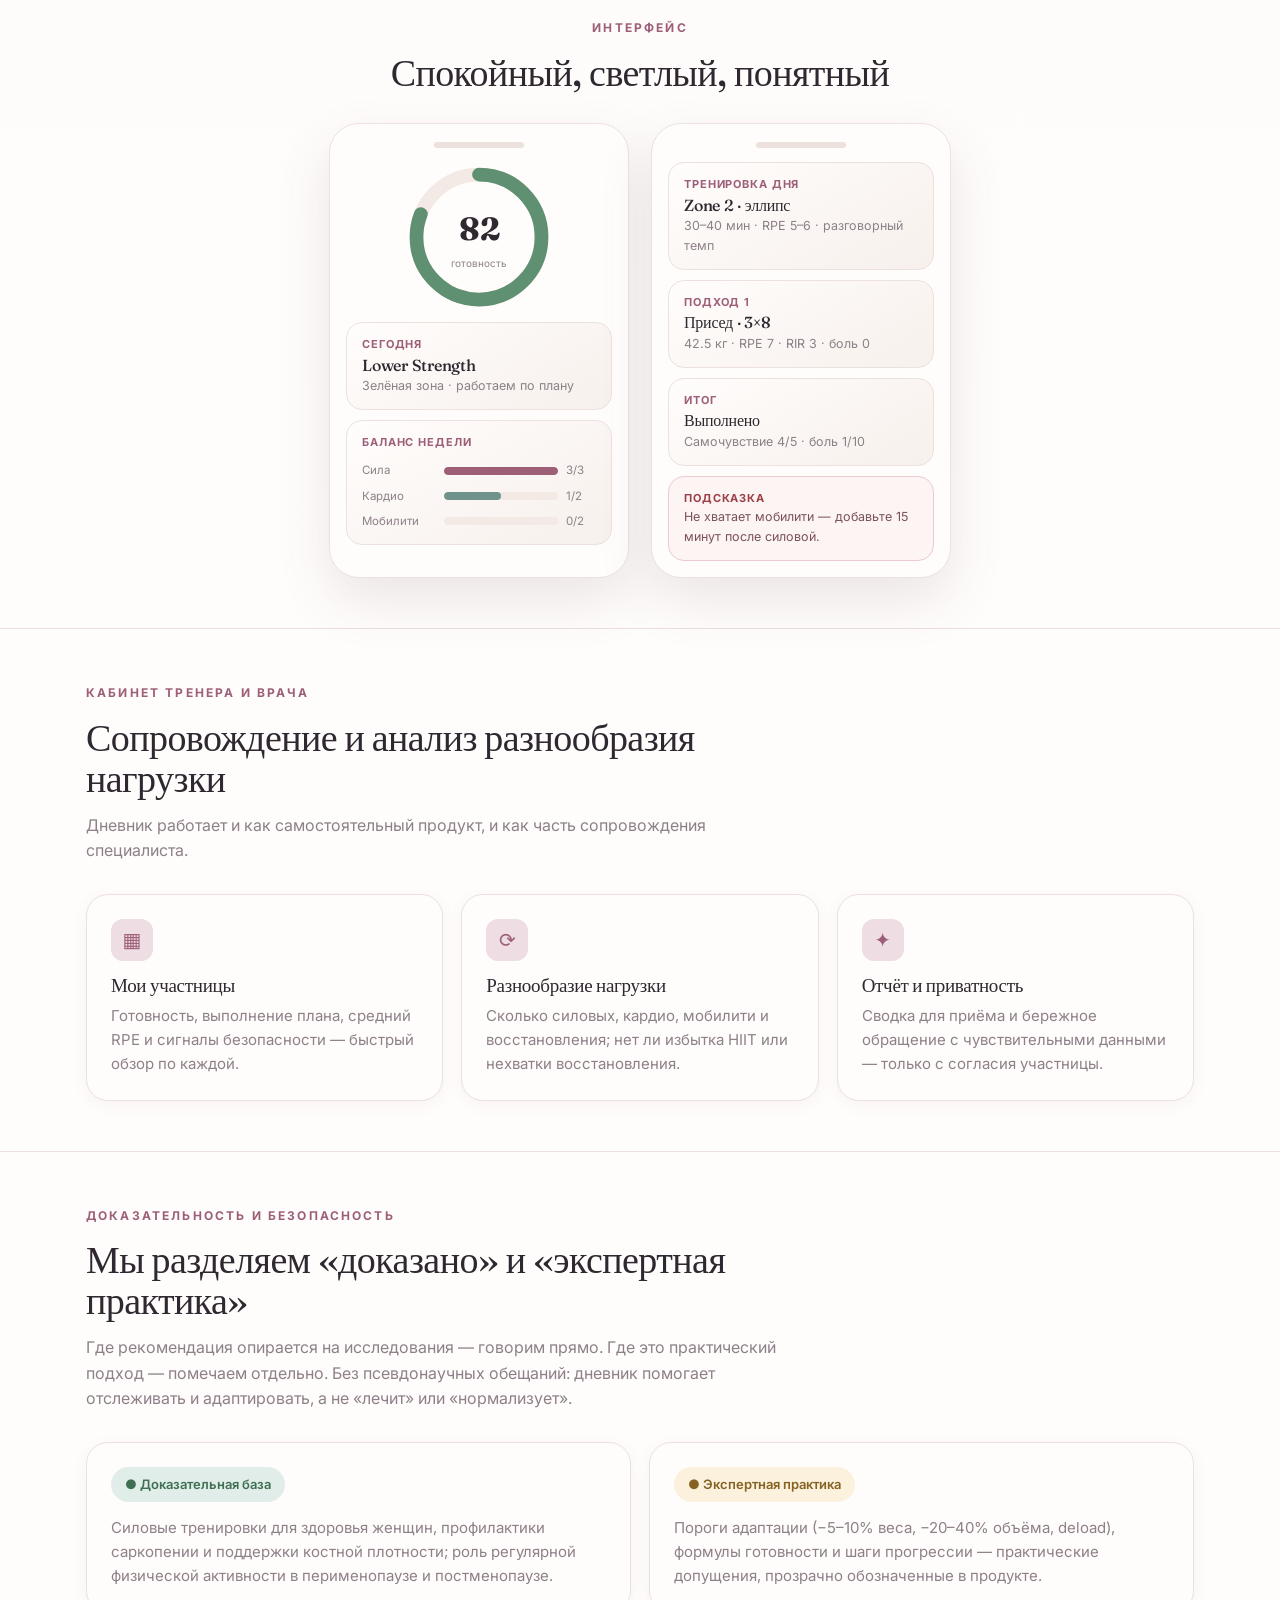
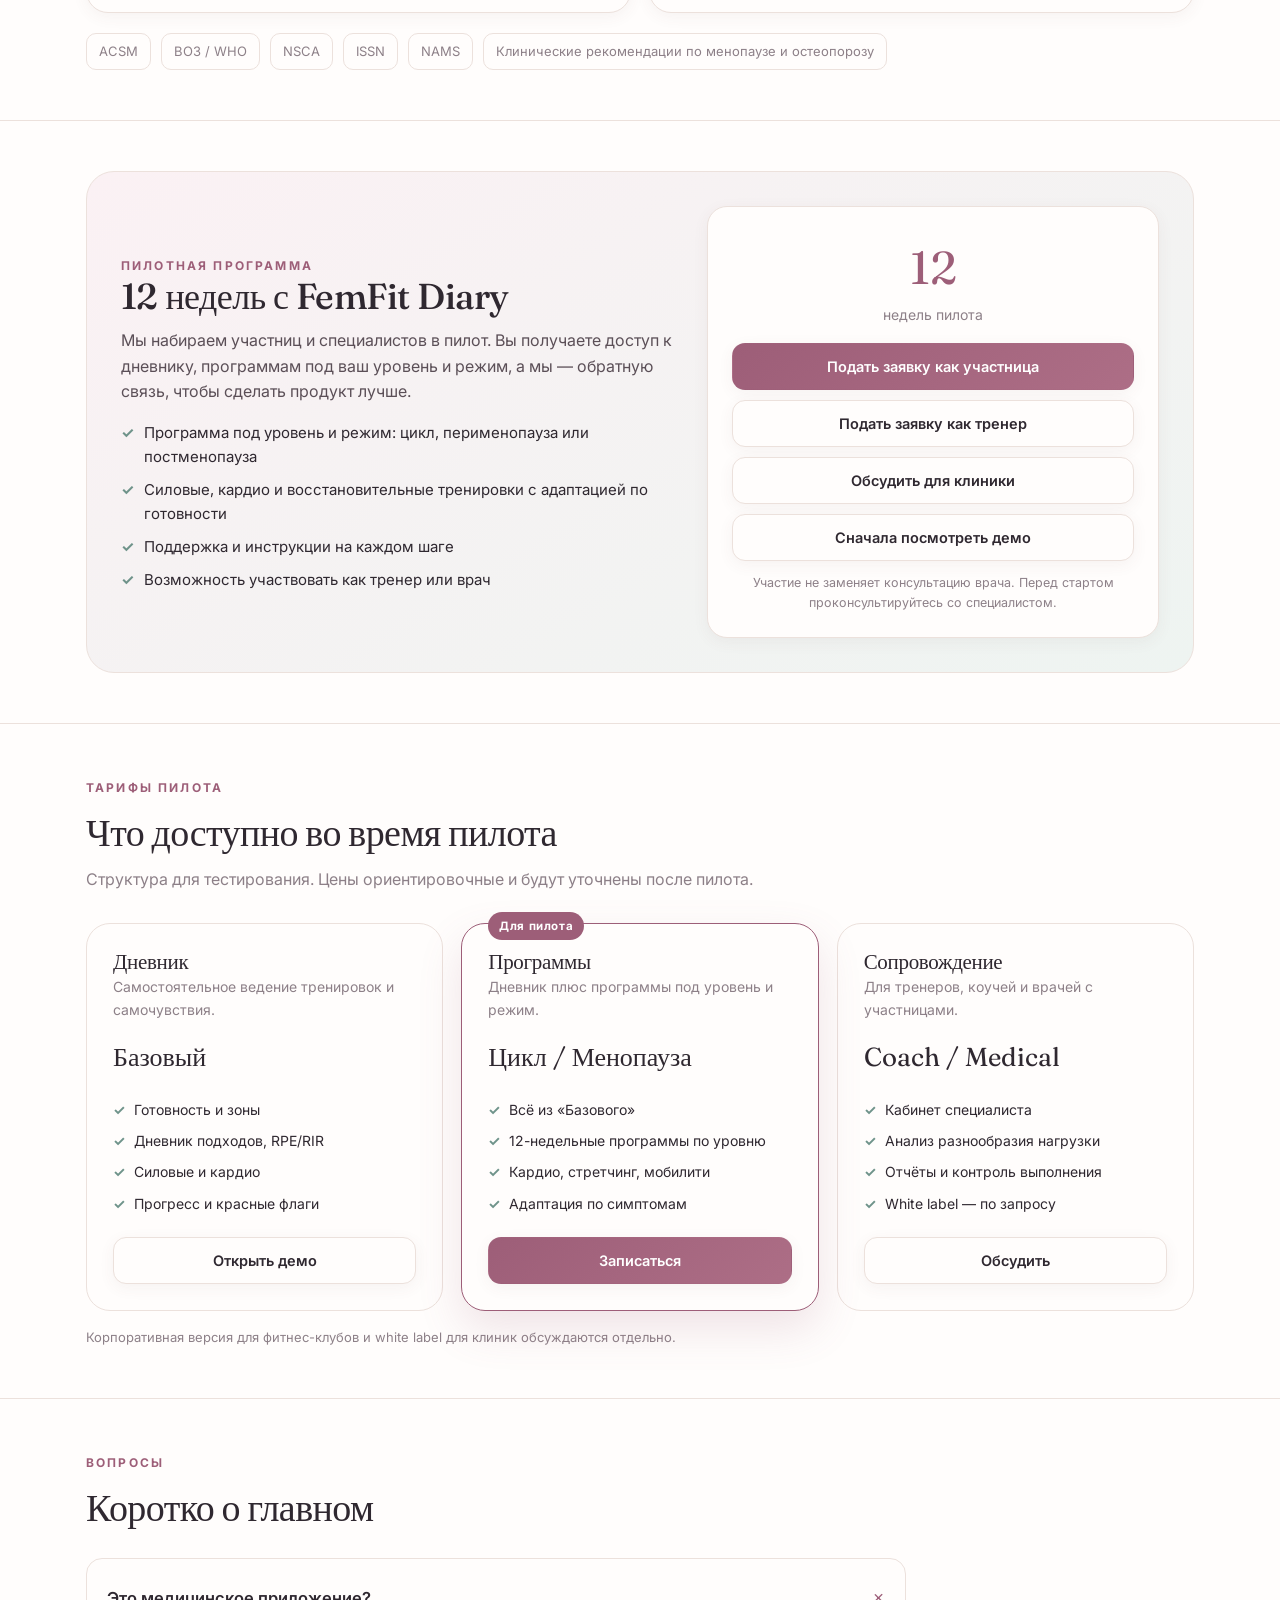
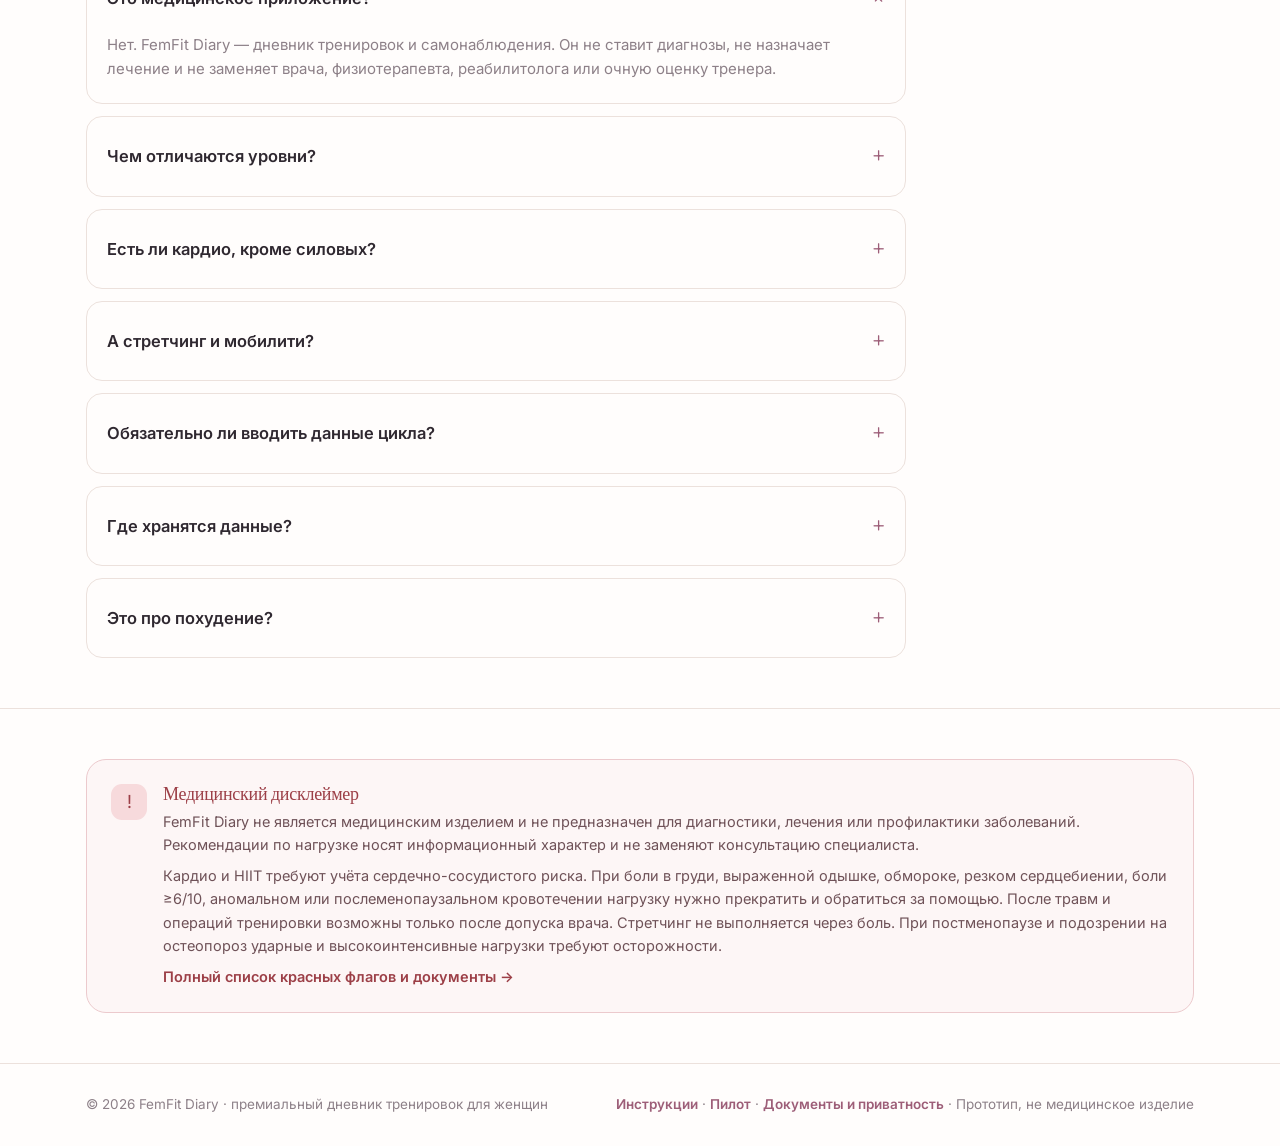
==== commit 5dd2e813: "Add files via upload" ====
--- a/index.html
+++ b/index.html
@@ -3,8 +3,15 @@
 <head>
 <meta charset="UTF-8" />
 <meta name="viewport" content="width=device-width, initial-scale=1.0" />
-<title>FemFit Diary 360 — дневник силовых тренировок для женщин</title>
-<meta name="description" content="Премиальный дневник силовых тренировок для женщин: готовность, женский цикл, перименопауза и постменопауза, прогрессия и сопровождение тренера или врача. Не таблица — продуманный инструмент с опорой на доказательную базу." />
+<title>FemFit Diary — дневник тренировок для женщин</title>
+<meta name="description" content="Премиальный дневник тренировок для женщин с учётом цикла, восстановления, самочувствия, RPE/RIR и прогрессии нагрузки." />
+<meta property="og:type" content="website" />
+<meta property="og:title" content="FemFit Diary" />
+<meta property="og:description" content="Тренировочный дневник для женщин: сила, кардио, восстановление и прогресс в одном месте." />
+<meta property="og:url" content="https://pal2sheff.github.io/MitoFit/" />
+<link rel="canonical" href="https://pal2sheff.github.io/MitoFit/" />
+<!-- TODO: добавить og-image 1200×630 и строку <meta property="og:image" ...> -->
+<!-- TODO: og:image — добавить ссылку на изображение 1200×630 -->
 <link rel="preconnect" href="https://fonts.googleapis.com">
 <link rel="preconnect" href="https://fonts.gstatic.com" crossorigin>
 <link href="https://fonts.googleapis.com/css2?family=Fraunces:opsz,wght@9..144,400;9..144,500;9..144,600&family=Inter:wght@400;500;600;700&display=swap" rel="stylesheet">
@@ -13,9 +20,8 @@
     --porcelain:#faf6f4; --cream:#f3eae5; --panel:#fffdfc; --panel2:#f6efeb;
     --ink:#2f2830; --muted:#8d8088; --line:#ece1dc;
     --plum:#9d5e78; --plum2:#b87e94; --plum-soft:#efdde4;
-    --sage:#6f938a; --sage2:#8fb1a8; --sage-soft:#e0ede9;
-    --gold:#c2a36b;
-    --green:#5f9072; --amber:#bb8f3f; --coral:#c47c4e; --rose:#c25e66;
+    --sage:#6f938a; --sage2:#8fb1a8; --sage-soft:#e0ede9; --gold:#c2a36b;
+    --green:#5f9072; --amber:#bb8f3f; --coral:#c47c4e; --rose:#c25e66; --blue:#6f89a7;
     --shadow-sm:0 4px 16px rgba(95,60,70,.06);
     --shadow:0 22px 54px rgba(95,55,70,.12);
     --maxw:1160px;
@@ -25,10 +31,7 @@
   *{box-sizing:border-box}
   html{scroll-behavior:smooth}
   body{margin:0;font-family:var(--font-ui);color:var(--ink);font-size:16px;line-height:1.6;-webkit-font-smoothing:antialiased;
-    background:
-      radial-gradient(circle at 6% -2%,rgba(157,94,120,.10),transparent 30%),
-      radial-gradient(circle at 98% 1%,rgba(111,147,138,.12),transparent 28%),
-      linear-gradient(180deg,#faf6f4,#fffdfc 60%);}
+    background:radial-gradient(circle at 6% -2%,rgba(157,94,120,.10),transparent 30%),radial-gradient(circle at 98% 1%,rgba(111,147,138,.12),transparent 28%),linear-gradient(180deg,#faf6f4,#fffdfc 60%);}
   h1,h2,h3,h4{font-family:var(--font-display);font-weight:500;letter-spacing:-.015em;line-height:1.08;margin:0}
   p{margin:0}
   a{color:inherit;text-decoration:none}
@@ -42,50 +45,49 @@
   .nav .row{display:flex;align-items:center;gap:18px;height:66px}
   .brand{display:flex;align-items:center;gap:11px;font-family:var(--font-display);font-size:18px}
   .brand .mk{width:38px;height:38px;border-radius:12px;display:grid;place-items:center;color:#fff;font-weight:600;background:linear-gradient(140deg,var(--plum),var(--sage))}
-  .nav .links{display:flex;gap:22px;margin-left:auto;font-size:14.5px;color:var(--muted)}
+  .nav .links{display:flex;gap:20px;margin-left:auto;font-size:14.5px;color:var(--muted)}
   .nav .links a:hover{color:var(--ink)}
-  .btn{display:inline-flex;align-items:center;gap:9px;border:1px solid var(--line);background:var(--panel);color:var(--ink);
-    padding:11px 18px;border-radius:13px;font-size:14.5px;font-weight:600;cursor:pointer;box-shadow:var(--shadow-sm);transition:.16s}
+  .btn{display:inline-flex;align-items:center;gap:9px;border:1px solid var(--line);background:var(--panel);color:var(--ink);padding:11px 18px;border-radius:13px;font-size:14.5px;font-weight:600;cursor:pointer;box-shadow:var(--shadow-sm);transition:.16s}
   .btn:hover{transform:translateY(-1px);box-shadow:0 12px 26px rgba(95,60,70,.12)}
   .btn.primary{background:linear-gradient(140deg,var(--plum),#ad6e86);color:#fff;border-color:transparent}
   .btn.lg{padding:14px 24px;font-size:16px;border-radius:15px}
-  .nav .btn{margin-left:4px}
+  .btn.smallbtn{padding:9px 14px;font-size:13.5px;border-radius:11px}
   .nav-cta{margin-left:auto}
-  @media(max-width:860px){.nav .links{display:none}.nav .row{height:60px}.nav-cta{margin-left:auto}}
-
-  .hero{padding:74px 0 36px}
+  @media(max-width:900px){.nav .links{display:none}.nav .row{height:60px}.nav-cta{margin-left:auto}}
+
+  .hero{padding:66px 0 32px}
   .hero .grid{display:grid;grid-template-columns:1.05fr .95fr;gap:48px;align-items:center}
-  .hero h1{font-size:clamp(36px,5.4vw,62px);margin:18px 0 0}
-  .hero h1 em{font-style:normal;color:var(--plum)}
-  .hero .lead{margin-top:20px;max-width:520px}
-  .hero .cta{display:flex;gap:12px;flex-wrap:wrap;margin-top:30px}
-  .hero .micro{margin-top:18px;font-size:13px;color:var(--muted)}
-  .hero .micro b{color:var(--ink);font-weight:600}
+  .hero h1{font-size:clamp(34px,5vw,58px);margin:18px 0 0}
+  .hero .lead{margin-top:20px;max-width:540px}
+  .hero .cta{display:flex;gap:12px;flex-wrap:wrap;margin-top:28px}
+  .audience{display:flex;gap:10px;flex-wrap:wrap;margin-top:20px}
+  .audience a{font-size:13.5px;font-weight:600;color:var(--plum);border:1px solid var(--plum-soft);background:#fff;border-radius:999px;padding:8px 15px}
+  .audience a:hover{background:var(--plum-soft)}
+  .hero .micro{margin-top:18px;font-size:13px;color:var(--muted);max-width:520px}
 
   .stage{position:relative;display:grid;place-items:center;min-height:420px}
   .halo{position:absolute;inset:0;background:radial-gradient(circle at 50% 45%,rgba(157,94,120,.12),transparent 62%);filter:blur(6px)}
-  .ring{position:relative;width:330px;height:330px}
+  .ring{position:relative;width:320px;height:320px}
   .ring svg{width:100%;height:100%}
   .r-readiness{transform:rotate(-90deg)}
   .track{fill:none;stroke:var(--cream);stroke-width:16}
-  .arc{fill:none;stroke-width:16;stroke-linecap:round;stroke:var(--green);
-    stroke-dasharray:691;animation:draw 1.5s cubic-bezier(.22,1,.36,1) .2s both}
+  .arc{fill:none;stroke-width:16;stroke-linecap:round;stroke:var(--green);stroke-dasharray:691;animation:draw 1.5s cubic-bezier(.22,1,.36,1) .2s both}
   @keyframes draw{from{stroke-dashoffset:691}to{stroke-dashoffset:124}}
   .ring-center{position:absolute;inset:0;display:grid;place-content:center;text-align:center;gap:2px}
-  .ring-center .big{font-family:var(--font-display);font-size:62px;line-height:1}
+  .ring-center .big{font-family:var(--font-display);font-size:60px;line-height:1}
   .ring-center .unit{font-size:13px;color:var(--muted)}
   .ring-center .zone{margin-top:9px;justify-self:center;display:inline-flex;align-items:center;gap:7px;font-size:13px;font-weight:600;color:#3f6f53;background:var(--sage-soft);padding:6px 13px;border-radius:999px}
   .ring-center .zone::before{content:"";width:8px;height:8px;border-radius:50%;background:currentColor}
-  .cyc{position:absolute;right:-6px;bottom:-6px;width:124px;height:124px;background:var(--panel);border:1px solid var(--line);border-radius:50%;box-shadow:var(--shadow);display:grid;place-items:center}
-  .cyc svg{width:104px;height:104px}
+  .cyc{position:absolute;right:-4px;bottom:-4px;width:118px;height:118px;background:var(--panel);border:1px solid var(--line);border-radius:50%;box-shadow:var(--shadow);display:grid;place-items:center}
+  .cyc svg{width:100px;height:100px}
   .cyc .lab{position:absolute;display:grid;place-content:center;text-align:center}
-  .cyc .lab b{font-family:var(--font-display);font-size:20px}
-  .cyc .lab span{font-size:9.5px;color:var(--muted);display:block;letter-spacing:.04em}
+  .cyc .lab b{font-family:var(--font-display);font-size:19px}
+  .cyc .lab span{font-size:9px;color:var(--muted);display:block;letter-spacing:.04em}
   .cap{position:absolute;left:0;bottom:6px;font-size:12.5px;color:var(--muted);background:var(--panel);border:1px solid var(--line);border-radius:999px;padding:7px 13px;box-shadow:var(--shadow-sm)}
   .cap b{color:var(--plum)}
 
-  section.block{padding:54px 0;border-top:1px solid var(--line)}
-  .sec-head{max-width:680px;margin-bottom:34px}
+  section.block{padding:50px 0;border-top:1px solid var(--line)}
+  .sec-head{max-width:700px;margin-bottom:30px}
   .sec-head h2{font-size:clamp(26px,3.4vw,38px);margin-top:12px}
   .sec-head p{margin-top:14px;color:var(--muted)}
 
@@ -93,24 +95,25 @@
   .c3{grid-template-columns:repeat(3,1fr)}
   .c2{grid-template-columns:repeat(2,1fr)}
   .card{background:var(--panel);border:1px solid var(--line);border-radius:22px;padding:24px;box-shadow:var(--shadow-sm)}
-  .card h3{font-size:20px;margin-bottom:8px}
+  .card h3{font-size:19px;margin-bottom:8px}
   .card p{color:var(--muted);font-size:15px}
-  .card .ic{width:42px;height:42px;border-radius:12px;display:grid;place-items:center;margin-bottom:14px;font-size:20px;
-    background:var(--plum-soft);color:var(--plum)}
+  .card .ic{width:42px;height:42px;border-radius:12px;display:grid;place-items:center;margin-bottom:14px;font-size:20px;background:var(--plum-soft);color:var(--plum)}
   .card.sage .ic{background:var(--sage-soft);color:#3f6f53}
   .tagrow{display:flex;flex-wrap:wrap;gap:8px;margin-top:14px}
   .tag{font-size:12.5px;color:#6f5f67;background:var(--panel2);border:1px solid var(--line);border-radius:999px;padding:5px 11px}
 
-  .diff{display:grid;grid-template-columns:repeat(2,1fr);gap:14px}
-  .di{display:grid;grid-template-columns:auto 1fr;gap:14px;align-items:start;background:var(--panel);border:1px solid var(--line);border-radius:18px;padding:20px}
-  .di .mark{width:34px;height:34px;border-radius:10px;flex:none;display:grid;place-items:center;background:linear-gradient(140deg,var(--plum),var(--sage));color:#fff;font-size:17px}
-  .di h4{font-size:16.5px;margin-bottom:4px}
-  .di p{color:var(--muted);font-size:14.5px}
+  .types{display:grid;grid-template-columns:repeat(3,1fr);gap:18px}
+  .tg{background:var(--panel);border:1px solid var(--line);border-radius:20px;padding:22px}
+  .tg .h{display:flex;align-items:center;gap:10px;margin-bottom:14px}
+  .tg .h .d{width:12px;height:12px;border-radius:4px}
+  .tg .h h3{font-size:17px}
+  .tg.str .d{background:var(--plum)}.tg.car .d{background:var(--sage)}.tg.rec .d{background:var(--gold)}
+  .chips{display:flex;flex-wrap:wrap;gap:8px}
+  .chip{font-size:13px;color:#5b4f57;background:var(--panel2);border:1px solid var(--line);border-radius:999px;padding:6px 12px}
 
   .steps{display:grid;grid-template-columns:repeat(4,1fr);gap:16px}
   .stepc{background:var(--panel);border:1px solid var(--line);border-radius:20px;padding:22px;position:relative}
-  .stepc .n{width:34px;height:34px;border-radius:50%;display:grid;place-items:center;font-family:var(--font-display);font-weight:600;
-    background:var(--plum-soft);color:var(--plum);margin-bottom:14px}
+  .stepc .n{width:34px;height:34px;border-radius:50%;display:grid;place-items:center;font-family:var(--font-display);font-weight:600;background:var(--plum-soft);color:var(--plum);margin-bottom:14px}
   .stepc h4{font-size:17px;margin-bottom:6px}
   .stepc p{color:var(--muted);font-size:14px}
 
@@ -128,15 +131,55 @@
   .mini-row .z{font-size:12.5px;font-weight:600;padding:5px 11px;border-radius:999px;white-space:nowrap}
   .z.g{background:var(--sage-soft);color:#3f6f53}.z.y{background:#fbf1dd;color:#856221}.z.o{background:#fbe9dd;color:#9a5a31}.z.r{background:#fbe2e3;color:#9c3f47}
   .bonebars{display:grid;gap:12px}
-  .bb{display:grid;grid-template-columns:120px 1fr;gap:12px;align-items:center;font-size:13.5px;color:var(--ink)}
+  .bb{display:grid;grid-template-columns:130px 1fr;gap:12px;align-items:center;font-size:13.5px}
   .bb .t{height:12px;border-radius:999px;background:var(--cream);overflow:hidden}
   .bb .t span{display:block;height:100%;border-radius:999px;background:linear-gradient(90deg,var(--sage),var(--plum2))}
+
+  .libwrap{display:grid;grid-template-columns:1fr 1fr;gap:40px;align-items:center}
+  .filters{display:flex;flex-wrap:wrap;gap:8px;margin-top:8px}
+  .filters .f{font-size:12.5px;color:#5b4f57;background:#fff;border:1px solid var(--line);border-radius:10px;padding:7px 12px}
+  .filters .f b{color:var(--plum);font-weight:600}
+  .wcard{background:var(--panel);border:1px solid var(--line);border-radius:20px;padding:20px;box-shadow:var(--shadow)}
+  .wcard .top{display:flex;justify-content:space-between;align-items:flex-start;gap:10px}
+  .wcard .pill{font-size:12px;font-weight:600;color:#3f6f53;background:var(--sage-soft);border-radius:999px;padding:5px 11px}
+  .wcard h3{font-size:20px;margin:4px 0 8px}
+  .wcard .meta{display:flex;flex-wrap:wrap;gap:7px;margin:10px 0}
+  .wcard .meta span{font-size:12.5px;color:#6f5f67;background:var(--panel2);border:1px solid var(--line);border-radius:999px;padding:4px 10px}
+  .wcard .row2{display:flex;gap:10px;margin-top:14px}
+
+  .mock{display:flex;justify-content:center;gap:22px;flex-wrap:wrap}
+  .device{width:300px;background:var(--panel);border:1px solid var(--line);border-radius:30px;padding:16px;box-shadow:var(--shadow)}
+  .device .bar{height:6px;width:90px;background:var(--line);border-radius:999px;margin:2px auto 14px}
+  .device .ring2{position:relative;width:150px;height:150px;margin:6px auto 8px}
+  .device .ring2 svg{width:100%;height:100%;transform:rotate(-90deg)}
+  .device .ring2 .c{position:absolute;inset:0;display:grid;place-content:center;text-align:center}
+  .device .ring2 .c b{font-family:var(--font-display);font-size:32px}
+  .device .ring2 .c span{font-size:10px;color:var(--muted)}
+  .device .dcard{border:1px solid var(--line);border-radius:16px;padding:13px 15px;margin-top:10px;background:linear-gradient(150deg,#fffdfc,#f7f0ec)}
+  .device .dcard .k{font-size:11px;color:var(--plum);font-weight:700;letter-spacing:.08em;text-transform:uppercase}
+  .device .dcard h4{font-size:16px;margin:3px 0 2px}
+  .device .dcard p{font-size:12.5px;color:var(--muted)}
+  .device .balance{margin-top:10px;display:grid;gap:7px}
+  .device .brow{display:grid;grid-template-columns:74px 1fr 30px;gap:8px;align-items:center;font-size:11.5px;color:var(--muted)}
+  .device .brow .t{height:8px;border-radius:999px;background:var(--cream);overflow:hidden}
+  .device .brow .t span{display:block;height:100%;border-radius:999px}
 
   .evidence .badge{display:inline-flex;align-items:center;gap:8px;font-size:13px;font-weight:600;padding:6px 13px;border-radius:999px;border:1px solid var(--line);background:var(--panel)}
   .evidence .badge.ev{color:#3f6f53;background:var(--sage-soft);border-color:transparent}
   .evidence .badge.ex{color:#856221;background:#fbf1dd;border-color:transparent}
   .src{display:flex;flex-wrap:wrap;gap:10px;margin-top:20px}
   .src span{font-size:13px;color:var(--muted);border:1px solid var(--line);border-radius:10px;padding:7px 12px;background:var(--panel)}
+
+  .pilot{background:linear-gradient(150deg,#fbf1f4,#eef4f1);border:1px solid var(--line);border-radius:28px;padding:34px;display:grid;grid-template-columns:1.1fr .9fr;gap:34px;align-items:center}
+  .pilot h2{font-size:clamp(26px,3.4vw,36px)}
+  .pilot p{color:#5b4f57;margin-top:12px}
+  .pilot ul{list-style:none;padding:0;margin:16px 0 0;display:grid;gap:9px}
+  .pilot li{display:grid;grid-template-columns:auto 1fr;gap:10px;font-size:15px}
+  .pilot li::before{content:"✓";color:var(--sage);font-weight:700}
+  .pilot .box{background:var(--panel);border:1px solid var(--line);border-radius:20px;padding:24px;text-align:center;box-shadow:var(--shadow-sm)}
+  .pilot .box .big{font-family:var(--font-display);font-size:46px;color:var(--plum)}
+  .pilot .box .lab{color:var(--muted);font-size:14px}
+  .pilot .box .btn{margin-top:16px;width:100%;justify-content:center}
 
   .price{display:grid;grid-template-columns:repeat(3,1fr);gap:18px;align-items:stretch}
   .pc{background:var(--panel);border:1px solid var(--line);border-radius:24px;padding:26px;display:flex;flex-direction:column}
@@ -144,7 +187,7 @@
   .pc.feat .flag{position:absolute;top:-12px;left:26px;background:var(--plum);color:#fff;font-size:11.5px;font-weight:700;letter-spacing:.05em;padding:5px 11px;border-radius:999px}
   .pc h3{font-size:21px}
   .pc .who{color:var(--muted);font-size:14px;margin-top:4px;min-height:40px}
-  .pc .pr{font-family:var(--font-display);font-size:28px;margin:16px 0 4px}
+  .pc .pr{font-family:var(--font-display);font-size:26px;margin:16px 0 4px}
   .pc ul{list-style:none;padding:0;margin:16px 0 22px;display:grid;gap:9px}
   .pc li{display:grid;grid-template-columns:auto 1fr;gap:9px;font-size:14px}
   .pc li::before{content:"✓";color:var(--sage);font-weight:700}
@@ -165,55 +208,44 @@
   .disc p{color:#6f5258;font-size:14.5px}
   .disc p+p{margin-top:8px}
 
-  .finalcta{text-align:center;padding:64px 0}
-  .finalcta h2{font-size:clamp(28px,4vw,44px)}
-  .finalcta p{color:var(--muted);margin:14px auto 0;max-width:560px}
-  .finalcta .btn{margin-top:26px}
-
   footer{border-top:1px solid var(--line);padding:30px 0;color:var(--muted);font-size:13.5px}
   footer .row{display:flex;justify-content:space-between;gap:16px;flex-wrap:wrap;align-items:center}
+  footer a{color:var(--plum);font-weight:600}
 
   .reveal{opacity:0;transform:translateY(16px);transition:opacity .6s ease,transform .6s ease}
   .reveal.in{opacity:1;transform:none}
 
-  @media(max-width:920px){
+  @media(max-width:980px){
     .hero .grid{grid-template-columns:1fr;gap:30px}
-    .stage{min-height:360px;order:-1}
-    .c3,.steps{grid-template-columns:1fr 1fr}
-    .diff{grid-template-columns:1fr}
-    .split{grid-template-columns:1fr;gap:24px}
+    .stage{min-height:340px;order:-1}
+    .c3,.steps,.types{grid-template-columns:1fr 1fr}
+    .split,.libwrap,.pilot{grid-template-columns:1fr;gap:24px}
     .price{grid-template-columns:1fr}
   }
   @media(max-width:560px){
     .wrap{padding:0 18px}
-    .hero{padding:48px 0 24px}
-    .c3,.c2,.steps{grid-template-columns:1fr}
-    .ring{width:268px;height:268px}
-    .ring-center .big{font-size:50px}
-    .cyc{width:104px;height:104px}
-    .disc{grid-template-columns:1fr}
-    .cap{position:static;display:inline-block;margin-top:14px}
+    .hero{padding:44px 0 22px}
+    .c3,.c2,.steps,.types{grid-template-columns:1fr}
+    .ring{width:264px;height:264px}.ring-center .big{font-size:48px}
+    .disc{grid-template-columns:1fr}.cap{position:static;display:inline-block;margin-top:14px}
+    .pilot{padding:24px}
   }
-  @media(prefers-reduced-motion:reduce){
-    .arc{animation:none;stroke-dashoffset:124}
-    .reveal{opacity:1;transform:none;transition:none}
-    html{scroll-behavior:auto}
-  }
+  @media(prefers-reduced-motion:reduce){.arc{animation:none;stroke-dashoffset:124}.reveal{opacity:1;transform:none;transition:none}html{scroll-behavior:auto}}
 </style>
 </head>
 <body>
 
 <header class="nav">
   <div class="wrap row">
-    <a class="brand" href="#top"><span class="mk">F</span> FemFit Diary 360</a>
+    <a class="brand" href="#top"><span class="mk">F</span> FemFit Diary</a>
     <nav class="links">
       <a href="#for">Для кого</a>
-      <a href="#how">Как работает</a>
+      <a href="#types">Тренировки</a>
       <a href="#cycle">Цикл и менопауза</a>
-      <a href="#pricing">Доступ</a>
+      <a href="#pilot">Пилот</a>
       <a href="#faq">Вопросы</a>
     </nav>
-    <a class="btn primary nav-cta" href="app.html">Открыть дневник</a>
+    <a class="btn primary nav-cta" href="#pilot">Записаться в пилот</a>
   </div>
 </header>
 
@@ -222,14 +254,19 @@
   <section class="hero">
     <div class="wrap grid">
       <div>
-        <span class="eyebrow">Премиальный дневник тренировок для женщин</span>
-        <h1>Сила и здоровье — <em>с поправкой на вашу физиологию</em>.</h1>
-        <p class="lead">FemFit Diary 360 ведёт силовые тренировки так, как нужно женскому телу: учитывает самочувствие, сон, боль и женский цикл, помогает прогрессировать безопасно и понятно — рядом с тренером или врачом.</p>
+        <span class="eyebrow">FemFit Diary · пилот 12 недель</span>
+        <h1>Премиальный дневник тренировок для женщин</h1>
+        <p class="lead">FemFit Diary помогает планировать силовые, кардио, функциональные и восстановительные тренировки с учётом готовности, цикла, перименопаузы, постменопаузы, RPE/RIR, боли и восстановления.</p>
         <div class="cta">
-          <a class="btn primary lg" href="app.html">Открыть дневник</a>
-          <a class="btn lg" href="#how">Как это работает</a>
-        </div>
-        <p class="micro">Без обещаний «быстрого похудения». Акцент на <b>силу, мышечную массу, костную плотность, восстановление и энергию</b>.</p>
+          <a class="btn primary lg" href="#pilot" data-event="cta_pilot_click">Записаться в пилот</a>
+          <a class="btn lg" href="app.html" data-event="open_demo_click">Открыть демо-дневник</a>
+        </div>
+        <div class="audience">
+          <a href="#for">Я женщина</a>
+          <a href="#pro">Я тренер</a>
+          <a href="#pro">Я врач / клиника</a>
+        </div>
+        <p class="micro">Пилотная программа на 12 недель. Продукт не является медицинским изделием и не заменяет консультацию специалиста.</p>
       </div>
 
       <div class="stage">
@@ -240,14 +277,13 @@
             <circle class="arc" cx="125" cy="125" r="110"/>
           </svg>
           <div class="ring-center">
-            <span class="big">82</span>
-            <span class="unit">индекс готовности</span>
+            <span class="big">82</span><span class="unit">индекс готовности</span>
             <span class="zone">Зелёная зона</span>
           </div>
           <div class="cyc">
             <svg viewBox="0 0 120 120" aria-hidden="true">
               <g transform="rotate(-90 60 60)" fill="none" stroke-width="11">
-                <circle cx="60" cy="60" r="50" stroke="#c25e66" stroke-dasharray="56 314" stroke-dashoffset="0"/>
+                <circle cx="60" cy="60" r="50" stroke="#c25e66" stroke-dasharray="56 314"/>
                 <circle cx="60" cy="60" r="50" stroke="#6f938a" stroke-dasharray="78 314" stroke-dashoffset="-56"/>
                 <circle cx="60" cy="60" r="50" stroke="#c2a36b" stroke-dasharray="45 314" stroke-dashoffset="-134"/>
                 <circle cx="60" cy="60" r="50" stroke="#9d5e78" stroke-dasharray="135 314" stroke-dashoffset="-179"/>
@@ -261,36 +297,53 @@
     </div>
   </section>
 
-  <section class="block" id="why">
-    <div class="wrap">
-      <div class="sec-head reveal">
-        <span class="eyebrow">Чем отличается</span>
-        <h2>Не таблица тренировок. Инструмент, который понимает женское тело.</h2>
-        <p>Большинство фитнес-приложений считают шаги и калории. Здесь в центре — ваша работоспособность, восстановление и безопасная прогрессия.</p>
-      </div>
-      <div class="diff reveal">
-        <div class="di"><div class="mark">◐</div><div><h4>Решение по совокупности, а не по календарю</h4><p>Нагрузку подсказывает индекс готовности: сон, стресс, боль, RPE/RIR и фактическое самочувствие. Жёсткой периодизации «строго по фазе цикла» здесь нет — современные данные её не подтверждают.</p></div></div>
-        <div class="di"><div class="mark">♀</div><div><h4>Женская физиология встроена</h4><p>Отдельные модули для регулярного цикла, перименопаузы и постменопаузы: ПМС, приливы, сон, состав тела, костная плотность и профилактика саркопении.</p></div></div>
-        <div class="di"><div class="mark">▲</div><div><h4>Безопасность по умолчанию</h4><p>Шкала боли 0–10, «красные флаги», понятный гейт по боли ≥6/10 и честный дисклеймер. Дневник не ставит диагнозы и не назначает лечение.</p></div></div>
-        <div class="di"><div class="mark">✎</div><div><h4>Сила, а не вес тела</h4><p>Рабочие веса, тоннаж, e1RM, RPE/RIR и прогрессия. Цель — стать сильнее и здоровее, а не «согнать килограммы».</p></div></div>
-      </div>
-    </div>
-  </section>
-
   <section class="block" id="for">
     <div class="wrap">
       <div class="sec-head reveal">
         <span class="eyebrow">Для кого</span>
-        <h2>Под разные этапы и уровень подготовки</h2>
-        <p>Один дневник сопровождает женщину на разных периодах жизни — и тех, кто тренируется сама, и клиенток специалистов.</p>
+        <h2>Под разные этапы жизни и уровень подготовки</h2>
+        <p>Один дневник сопровождает женщину на разных периодах — и тех, кто тренируется сама, и участниц специалистов.</p>
       </div>
       <div class="cards c3 reveal">
-        <div class="card"><div class="ic">◔</div><h3>Регулярный цикл</h3><p>Условный день и фаза цикла, ПМС-симптомы и мягкая коррекция нагрузки по самочувствию.</p><div class="tagrow"><span class="tag">ОМЦ</span><span class="tag">ПМС</span></div></div>
-        <div class="card sage"><div class="ic">☼</div><h3>Перименопауза</h3><p>Нерегулярный цикл, приливы, сон и восстановление. Силовая база и осторожный подход к интенсивности.</p><div class="tagrow"><span class="tag">приливы</span><span class="tag">сон</span></div></div>
-        <div class="card sage"><div class="ic">❋</div><h3>Постменопауза</h3><p>Сила, мышечная масса, костная плотность, баланс и профилактика падений. Метаболическое здоровье.</p><div class="tagrow"><span class="tag">кости</span><span class="tag">баланс</span></div></div>
-        <div class="card"><div class="ic">↗</div><h3>Новичок → продвинутый</h3><p>Готовые 12-недельные программы под уровень: фуллбоди, upper/lower, push/pull/legs с разгрузочными неделями.</p></div>
-        <div class="card"><div class="ic">❤</div><h3>Тренер и health-коуч</h3><p>Кабинет специалиста: список клиенток, готовность, выполнение плана, RPE, автоматический отчёт.</p></div>
-        <div class="card"><div class="ic">✦</div><h3>Врач спортивной медицины</h3><p>Сопровождение с акцентом на безопасность: ограничения, боль, красные флаги и динамика в одном месте.</p></div>
+        <div class="card"><div class="ic">◔</div><h3>Регулярный цикл</h3><p>Условный день и фаза цикла, ПМС-симптомы и мягкая адаптация нагрузки по самочувствию.</p><div class="tagrow"><span class="tag">Цикл</span><span class="tag">ПМС</span></div></div>
+        <div class="card sage"><div class="ic">☼</div><h3>Перименопауза</h3><p>Нерегулярный цикл, приливы, сон и восстановление. Силовая база и умеренное кардио.</p><div class="tagrow"><span class="tag">приливы</span><span class="tag">сон</span></div></div>
+        <div class="card sage"><div class="ic">❋</div><h3>Постменопауза</h3><p>Сила, мышечная масса, костная плотность, баланс и профилактика падений.</p><div class="tagrow"><span class="tag">кости</span><span class="tag">баланс</span></div></div>
+        <div class="card"><div class="ic">↗</div><h3>Новичок → продвинутый</h3><p>Программы реально различаются по уровню: от мягкого старта до сплитов и силовых блоков.</p></div>
+        <div class="card"><div class="ic">❤</div><h3>Тренер и health-коуч</h3><p>Кабинет специалиста: участницы, готовность, выполнение плана, баланс нагрузки, отчёт.</p></div>
+        <div class="card"><div class="ic">✦</div><h3>Врач и клиника</h3><p>Сопровождение с акцентом на безопасность: ограничения, боль, красные флаги, динамика.</p></div>
+      </div>
+    </div>
+  </section>
+
+  <section class="block">
+    <div class="wrap">
+      <div class="sec-head reveal">
+        <span class="eyebrow">Что умеет FemFit Diary</span>
+        <h2>Полноценный тренировочный дневник, а не таблица</h2>
+        <p>Фокус — сила, здоровье суставов и костей, кардиометаболическое здоровье, восстановление и энергия. Не про похудение.</p>
+      </div>
+      <div class="cards c3 reveal">
+        <div class="card"><div class="ic">▣</div><h3>Разные тренировки</h3><p>Силовые, кардио, функциональные, стретчинг, мобилити и восстановление — а не одно и то же каждый раз.</p></div>
+        <div class="card"><div class="ic">◐</div><h3>Готовность и зоны</h3><p>Чек-ин по сну, стрессу, боли и симптомам превращается в индекс и цветовую зону для адаптации нагрузки.</p></div>
+        <div class="card"><div class="ic">♀</div><h3>Женская физиология</h3><p>Цикл, ПМС, перименопауза и постменопауза учитываются как контекст, а не как жёсткий план.</p></div>
+        <div class="card"><div class="ic">✎</div><h3>Дневник подходов</h3><p>Вес, повторы, RPE/RIR и боль, ориентировочный e1RM и тоннаж, прогрессия по совокупности.</p></div>
+        <div class="card"><div class="ic">⟳</div><h3>Баланс недели</h3><p>Соотношение сила / кардио / восстановление и подсказка, чего на этой неделе не хватает.</p></div>
+        <div class="card"><div class="ic">❤</div><h3>Кабинет специалиста</h3><p>Тренер и врач видят разнообразие нагрузки, готовность и сигналы безопасности по каждой участнице.</p></div>
+      </div>
+    </div>
+  </section>
+
+  <section class="block" id="types">
+    <div class="wrap">
+      <div class="sec-head reveal">
+        <span class="eyebrow">Типы тренировок</span>
+        <h2>Сила, кардио и восстановление — в балансе</h2>
+        <p>Форматы под уровень, цель и самочувствие. Набор расширяется по ходу пилота.</p>
+      </div>
+      <div class="types reveal">
+        <div class="tg str"><div class="h"><span class="d"></span><h3>Сила</h3></div><div class="chips"><span class="chip">Фуллбоди</span><span class="chip">Upper / Lower</span><span class="chip">Push / Pull / Legs</span><span class="chip">Ягодицы + ноги</span><span class="chip">Верх тела</span><span class="chip">Низ тела</span><span class="chip">Кор + стабилизация</span></div></div>
+        <div class="tg car"><div class="h"><span class="d"></span><h3>Кардио</h3></div><div class="chips"><span class="chip">LISS</span><span class="chip">Zone 2</span><span class="chip">Интервальная ходьба</span><span class="chip">HIIT — осторожно</span><span class="chip">Дорожка</span><span class="chip">Эллипс</span><span class="chip">Велотренажёр</span><span class="chip">Гребля</span></div></div>
+        <div class="tg rec"><div class="h"><span class="d"></span><h3>Восстановление</h3></div><div class="chips"><span class="chip">Стретчинг</span><span class="chip">Мобилити</span><span class="chip">Дыхание</span><span class="chip">Баланс</span><span class="chip">Восстановительная</span></div></div>
       </div>
     </div>
   </section>
@@ -298,15 +351,15 @@
   <section class="block" id="how">
     <div class="wrap">
       <div class="sec-head reveal">
-        <span class="eyebrow">Как работает</span>
+        <span class="eyebrow">Как работает дневник</span>
         <h2>Один понятный поток каждый тренировочный день</h2>
         <p>От проверки готовности до итога — четыре шага, которые занимают минуты и формируют прогрессию.</p>
       </div>
       <div class="steps reveal">
-        <div class="stepc"><div class="n">1</div><h4>Готовность</h4><p>Короткий чек-ин: сон, энергия, стресс, боль, симптомы. На выходе — индекс и цветовая зона.</p></div>
-        <div class="stepc"><div class="n">2</div><h4>Тренировка дня</h4><p>Сессия из 12-недельной программы с коррекцией под вашу зону готовности.</p></div>
-        <div class="stepc"><div class="n">3</div><h4>Подходы и RPE</h4><p>Вес, повторы, RPE/RIR и боль — карточками, удобно вводить прямо со смартфона.</p></div>
-        <div class="stepc"><div class="n">4</div><h4>Итог и прогрессия</h4><p>Как прошло, боль и усталость после — и рекомендация на следующую тренировку.</p></div>
+        <div class="stepc"><div class="n">1</div><h4>Готовность</h4><p>Чек-ин: сон, энергия, стресс, боль, симптомы. На выходе — индекс и зона.</p></div>
+        <div class="stepc"><div class="n">2</div><h4>Тренировка дня</h4><p>Силовая, кардио или восстановление — с поправкой на зону готовности.</p></div>
+        <div class="stepc"><div class="n">3</div><h4>Подходы и RPE</h4><p>Вес, повторы, RPE/RIR и боль — карточками, удобно с телефона.</p></div>
+        <div class="stepc"><div class="n">4</div><h4>Итог и прогрессия</h4><p>Как прошло, боль и усталость — и рекомендация на следующий раз.</p></div>
       </div>
     </div>
   </section>
@@ -314,19 +367,19 @@
   <section class="block" id="cycle">
     <div class="wrap split">
       <div class="body reveal">
-        <span class="eyebrow">Женский модуль · ОМЦ</span>
+        <span class="eyebrow">Женский модуль · Цикл</span>
         <h2>Цикл как контекст, а не как команда</h2>
-        <p>Дневник рассчитывает условный день и фазу цикла и помогает связать самочувствие с нагрузкой. Но решение всегда принимает готовность — потому что у каждой женщины цикл, симптомы и восстановление свои.</p>
+        <p>Дневник рассчитывает условный день и фазу цикла и помогает связать самочувствие с нагрузкой. Решение принимает готовность — фаза цикла лишь один из факторов, а не единственный.</p>
         <ul>
           <li>Менструальная, фолликулярная, овуляторное окно, лютеиновая — для понимания, а не для жёсткого плана</li>
           <li>ПМС: отёки, тяга к сладкому, усталость, головные боли, снижение работоспособности</li>
-          <li>Гибкая коррекция: оставить план, снизить вес, убрать HIIT или взять восстановительный день</li>
+          <li>Гибкая адаптация: оставить план, снизить вес, заменить HIIT на Zone 2 или взять восстановительный день</li>
         </ul>
       </div>
       <div class="panel-ill reveal">
         <div class="mini-row"><span>Хорошее самочувствие, RPE в норме</span><span class="z g">По плану</span></div>
         <div class="mini-row"><span>Плохой сон, лёгкий ПМС</span><span class="z y">−1 подход</span></div>
-        <div class="mini-row"><span>Выраженные симптомы, отёки</span><span class="z o">Лёгкая сессия</span></div>
+        <div class="mini-row"><span>Выраженные симптомы</span><span class="z o">Мобилити / Zone 2</span></div>
         <div class="mini-row"><span>Боль ≥ 6/10</span><span class="z r">Стоп · к врачу</span></div>
       </div>
     </div>
@@ -340,35 +393,99 @@
           <div class="bb"><div>Мышечная масса</div><div class="t"><span style="width:72%"></span></div></div>
           <div class="bb"><div>Костная плотность</div><div class="t"><span style="width:66%"></span></div></div>
           <div class="bb"><div>Баланс</div><div class="t"><span style="width:78%"></span></div></div>
-          <div class="bb"><div>Восстановление</div><div class="t"><span style="width:60%"></span></div></div>
+          <div class="bb"><div>Умеренное кардио</div><div class="t"><span style="width:64%"></span></div></div>
         </div>
         <p style="font-size:13px;color:var(--muted);margin-top:16px">Иллюстрация приоритетов модуля — не показатели конкретного человека.</p>
       </div>
       <div class="body reveal">
         <span class="eyebrow">Перименопауза и постменопауза</span>
         <h2>Силовая тренировка как основа долголетия</h2>
-        <p>В перименопаузе и после неё на первый план выходят сила, мышечная масса, костная плотность и баланс. Дневник делает их приоритетом и аккуратно ведёт прогрессию с учётом сна, приливов и восстановления.</p>
+        <p>На первый план выходят сила, мышечная масса, костная плотность и баланс. Дневник делает их приоритетом и аккуратно ведёт прогрессию с учётом сна, приливов и восстановления.</p>
         <ul>
           <li>2–4 силовые в неделю, фуллбоди или умеренный сплит</li>
           <li>Профилактика саркопении и поддержка костной плотности при отсутствии противопоказаний</li>
           <li>Баланс, координация и профилактика падений</li>
-          <li>HIIT — осторожно и только после адаптации; нагрузка снижается при плохом сне и выраженных приливах</li>
+          <li>Умеренное кардио (Zone 2, ходьба); HIIT и ударные нагрузки — осторожно и только при хорошем допуске</li>
         </ul>
       </div>
     </div>
   </section>
 
+  <section class="block" id="library">
+    <div class="wrap">
+      <div class="sec-head reveal">
+        <span class="eyebrow">Библиотека тренировок</span>
+        <h2>Подбирайте тренировку под себя</h2>
+        <p>Фильтры по режиму, уровню, типу, формату, длительности, оборудованию и интенсивности. Карточки расширяются в приложении по ходу пилота.</p>
+      </div>
+      <div class="libwrap reveal">
+        <div>
+          <div class="filters">
+            <span class="f"><b>Режим:</b> цикл · пери · пост</span>
+            <span class="f"><b>Уровень:</b> новичок · средний · продвинутый</span>
+            <span class="f"><b>Тип:</b> сила · кардио · HIIT · стретчинг · мобилити</span>
+            <span class="f"><b>Формат:</b> фуллбоди · сплит · upper/lower · PPL · core · glutes</span>
+            <span class="f"><b>Длительность:</b> 15 · 30 · 45 · 60 мин</span>
+            <span class="f"><b>Оборудование:</b> зал · дом · гантели · резинки · дорожка · эллипс</span>
+            <span class="f"><b>Интенсивность:</b> лёгкая · умеренная · высокая</span>
+          </div>
+        </div>
+        <div class="wcard">
+          <div class="top"><span class="pill">Кардио · Zone 2</span><span style="font-size:12.5px;color:var(--muted)">30–40 мин</span></div>
+          <h3>Беговая дорожка — Zone 2</h3>
+          <p style="color:var(--muted);font-size:14.5px">Умеренный темп, можно говорить короткими фразами. Для кардиометаболического здоровья и восстановления.</p>
+          <div class="meta"><span>RPE 5–6</span><span>дорожка / эллипс / велосипед</span><span>средний</span></div>
+          <p style="font-size:13px;color:var(--muted)">Осторожно при боли в колене, голеностопе, тазобедренном суставе — альтернатива эллипс или велотренажёр.</p>
+          <div class="row2"><a class="btn smallbtn" href="app.html">Добавить в план</a><a class="btn primary smallbtn" href="app.html">Начать</a></div>
+        </div>
+      </div>
+    </div>
+  </section>
+
   <section class="block">
     <div class="wrap">
+      <div class="sec-head reveal" style="text-align:center;margin:0 auto 30px">
+        <span class="eyebrow">Интерфейс</span>
+        <h2>Спокойный, светлый, понятный</h2>
+      </div>
+      <div class="mock reveal">
+        <div class="device">
+          <div class="bar"></div>
+          <div class="ring2">
+            <svg viewBox="0 0 120 120"><circle cx="60" cy="60" r="50" fill="none" stroke="#f3eae5" stroke-width="11"/><circle cx="60" cy="60" r="50" fill="none" stroke="#5f9072" stroke-width="11" stroke-linecap="round" stroke-dasharray="314" stroke-dashoffset="60"/></svg>
+            <div class="c"><b>82</b><span>готовность</span></div>
+          </div>
+          <div class="dcard"><div class="k">Сегодня</div><h4>Lower Strength</h4><p>Зелёная зона · работаем по плану</p></div>
+          <div class="dcard"><div class="k">Баланс недели</div>
+            <div class="balance">
+              <div class="brow"><span>Сила</span><div class="t"><span style="width:100%;background:var(--plum)"></span></div><span>3/3</span></div>
+              <div class="brow"><span>Кардио</span><div class="t"><span style="width:50%;background:var(--sage)"></span></div><span>1/2</span></div>
+              <div class="brow"><span>Мобилити</span><div class="t"><span style="width:0;background:var(--gold)"></span></div><span>0/2</span></div>
+            </div>
+          </div>
+        </div>
+        <div class="device">
+          <div class="bar"></div>
+          <div class="dcard"><div class="k">Тренировка дня</div><h4>Zone 2 · эллипс</h4><p>30–40 мин · RPE 5–6 · разговорный темп</p></div>
+          <div class="dcard"><div class="k">Подход 1</div><h4>Присед · 3×8</h4><p>42.5 кг · RPE 7 · RIR 3 · боль 0</p></div>
+          <div class="dcard"><div class="k">Итог</div><h4>Выполнено</h4><p>Самочувствие 4/5 · боль 1/10</p></div>
+          <div class="dcard" style="background:#fdf4f4;border-color:#eccacd"><div class="k" style="color:#9c3f47">Подсказка</div><p style="color:#7a5258">Не хватает мобилити — добавьте 15 минут после силовой.</p></div>
+        </div>
+      </div>
+    </div>
+  </section>
+
+  <section class="block" id="pro">
+    <div class="wrap">
       <div class="sec-head reveal">
         <span class="eyebrow">Кабинет тренера и врача</span>
-        <h2>Сопровождение, которое видно на одном экране</h2>
+        <h2>Сопровождение и анализ разнообразия нагрузки</h2>
         <p>Дневник работает и как самостоятельный продукт, и как часть сопровождения специалиста.</p>
       </div>
       <div class="cards c3 reveal">
-        <div class="card"><div class="ic">▦</div><h3>Список клиенток</h3><p>Готовность, выполнение плана, средний RPE и сигналы безопасности — быстрый обзор по каждой.</p></div>
-        <div class="card"><div class="ic">✦</div><h3>Автоматический отчёт</h3><p>Нагрузка, симптомы, боль, RPE и рекомендации по коррекции — выгрузка для разбора и приёма.</p></div>
-        <div class="card"><div class="ic">⚷</div><h3>Приватность</h3><p>Медицинские данные, цикл, симптомы и заметки требуют бережного хранения. Прозрачная этика данных заложена в логику продукта.</p></div>
+        <div class="card"><div class="ic">▦</div><h3>Мои участницы</h3><p>Готовность, выполнение плана, средний RPE и сигналы безопасности — быстрый обзор по каждой.</p></div>
+        <div class="card"><div class="ic">⟳</div><h3>Разнообразие нагрузки</h3><p>Сколько силовых, кардио, мобилити и восстановления; нет ли избытка HIIT или нехватки восстановления.</p></div>
+        <div class="card"><div class="ic">✦</div><h3>Отчёт и приватность</h3><p>Сводка для приёма и бережное обращение с чувствительными данными — только с согласия участницы.</p></div>
       </div>
     </div>
   </section>
@@ -376,16 +493,42 @@
   <section class="block evidence">
     <div class="wrap">
       <div class="sec-head reveal">
-        <span class="eyebrow">Доказательность и честность</span>
+        <span class="eyebrow">Доказательность и безопасность</span>
         <h2>Мы разделяем «доказано» и «экспертная практика»</h2>
-        <p>Где рекомендация опирается на исследования — говорим прямо. Где это практический экспертный подход (например, конкретные проценты снижения нагрузки) — помечаем отдельно, без псевдонаучных обещаний.</p>
+        <p>Где рекомендация опирается на исследования — говорим прямо. Где это практический подход — помечаем отдельно. Без псевдонаучных обещаний: дневник помогает отслеживать и адаптировать, а не «лечит» или «нормализует».</p>
       </div>
       <div class="cards c2 reveal">
-        <div class="card sage"><span class="badge ev">● Доказательная база</span><p style="margin-top:14px">Силовые тренировки для здоровья женщин, профилактики саркопении и поддержки костной плотности; роль физической активности в перименопаузе и постменопаузе.</p></div>
-        <div class="card"><span class="badge ex">● Экспертная практика</span><p style="margin-top:14px">Пороговые значения коррекции (−5–10% веса, −20–40% объёма, deload), формулы готовности и шаги прогрессии — практические допущения, прозрачно обозначенные в продукте.</p></div>
-      </div>
-      <div class="src reveal">
-        <span>ACSM</span><span>ВОЗ / WHO</span><span>NSCA</span><span>ISSN</span><span>NAMS</span><span>Клинические рекомендации по менопаузе и остеопорозу</span>
+        <div class="card sage"><span class="badge ev">● Доказательная база</span><p style="margin-top:14px">Силовые тренировки для здоровья женщин, профилактики саркопении и поддержки костной плотности; роль регулярной физической активности в перименопаузе и постменопаузе.</p></div>
+        <div class="card"><span class="badge ex">● Экспертная практика</span><p style="margin-top:14px">Пороги адаптации (−5–10% веса, −20–40% объёма, deload), формулы готовности и шаги прогрессии — практические допущения, прозрачно обозначенные в продукте.</p></div>
+      </div>
+      <div class="src reveal"><span>ACSM</span><span>ВОЗ / WHO</span><span>NSCA</span><span>ISSN</span><span>NAMS</span><span>Клинические рекомендации по менопаузе и остеопорозу</span></div>
+    </div>
+  </section>
+
+  <section class="block" id="pilot">
+    <div class="wrap">
+      <div class="pilot reveal">
+        <div>
+          <span class="eyebrow">Пилотная программа</span>
+          <h2>12 недель с FemFit Diary</h2>
+          <p>Мы набираем участниц и специалистов в пилот. Вы получаете доступ к дневнику, программам под ваш уровень и режим, а мы — обратную связь, чтобы сделать продукт лучше.</p>
+          <ul>
+            <li>Программа под уровень и режим: цикл, перименопауза или постменопауза</li>
+            <li>Силовые, кардио и восстановительные тренировки с адаптацией по готовности</li>
+            <li>Поддержка и инструкции на каждом шаге</li>
+            <li>Возможность участвовать как тренер или врач</li>
+          </ul>
+        </div>
+        <div class="box">
+          <div class="big">12</div>
+          <div class="lab">недель пилота</div>
+          <!-- TODO: заменить ссылку на реальную форму заявки (Google Forms / Tally) -->
+          <a class="btn primary" style="width:100%;justify-content:center" href="https://forms.gle/REPLACE_WITH_FORM_LINK" data-event="cta_pilot_click" target="_blank" rel="noopener">Подать заявку как участница</a>
+          <a class="btn" style="width:100%;justify-content:center;margin-top:10px" href="https://forms.gle/REPLACE_WITH_FORM_LINK" data-event="coach_section_click" target="_blank" rel="noopener">Подать заявку как тренер</a>
+          <a class="btn" style="width:100%;justify-content:center;margin-top:10px" href="https://forms.gle/REPLACE_WITH_FORM_LINK" data-event="medical_section_click" target="_blank" rel="noopener">Обсудить для клиники</a>
+          <a class="btn ghost" href="app.html" style="width:100%;justify-content:center;margin-top:10px" data-event="open_demo_click">Сначала посмотреть демо</a>
+          <p style="font-size:12.5px;color:var(--muted);margin-top:12px">Участие не заменяет консультацию врача. Перед стартом проконсультируйтесь со специалистом.</p>
+        </div>
       </div>
     </div>
   </section>
@@ -393,32 +536,32 @@
   <section class="block" id="pricing">
     <div class="wrap">
       <div class="sec-head reveal">
-        <span class="eyebrow">Доступ</span>
-        <h2>Варианты на время пилота</h2>
-        <p>Структура тарифов для тестирования. Цены ориентировочные и будут уточнены после пилотного запуска.</p>
+        <span class="eyebrow">Тарифы пилота</span>
+        <h2>Что доступно во время пилота</h2>
+        <p>Структура для тестирования. Цены ориентировочные и будут уточнены после пилота.</p>
       </div>
       <div class="price reveal">
         <div class="pc">
           <h3>Дневник</h3>
           <p class="who">Самостоятельное ведение тренировок и самочувствия.</p>
           <div class="pr">Базовый</div>
-          <ul><li>Готовность и зоны</li><li>RPE/RIR, тоннаж, e1RM</li><li>Дневник и прогресс</li><li>Красные флаги</li></ul>
-          <a class="btn" href="app.html">Открыть дневник</a>
+          <ul><li>Готовность и зоны</li><li>Дневник подходов, RPE/RIR</li><li>Силовые и кардио</li><li>Прогресс и красные флаги</li></ul>
+          <a class="btn" href="app.html">Открыть демо</a>
         </div>
         <div class="pc feat">
           <span class="flag">Для пилота</span>
           <h3>Программы</h3>
-          <p class="who">Дневник плюс 12-недельные программы и женские модули.</p>
+          <p class="who">Дневник плюс программы под уровень и режим.</p>
           <div class="pr">Цикл / Менопауза</div>
-          <ul><li>Всё из «Базового»</li><li>Модули ОМЦ и менопаузы</li><li>Готовые программы по уровню</li><li>Адаптация по симптомам</li></ul>
-          <a class="btn primary" href="app.html">Попробовать</a>
+          <ul><li>Всё из «Базового»</li><li>12-недельные программы по уровню</li><li>Кардио, стретчинг, мобилити</li><li>Адаптация по симптомам</li></ul>
+          <a class="btn primary" href="#pilot">Записаться</a>
         </div>
         <div class="pc">
           <h3>Сопровождение</h3>
-          <p class="who">Для тренеров, health-коучей и врачей с клиентками.</p>
+          <p class="who">Для тренеров, коучей и врачей с участницами.</p>
           <div class="pr">Coach / Medical</div>
-          <ul><li>Кабинет специалиста</li><li>Список клиенток и отчёты</li><li>Контроль выполнения</li><li>White label — по запросу</li></ul>
-          <a class="btn" href="app.html">Режим специалиста</a>
+          <ul><li>Кабинет специалиста</li><li>Анализ разнообразия нагрузки</li><li>Отчёты и контроль выполнения</li><li>White label — по запросу</li></ul>
+          <a class="btn" href="#pilot">Обсудить</a>
         </div>
       </div>
       <p class="price-note">Корпоративная версия для фитнес-клубов и white label для клиник обсуждаются отдельно.</p>
@@ -427,17 +570,15 @@
 
   <section class="block" id="faq">
     <div class="wrap">
-      <div class="sec-head reveal">
-        <span class="eyebrow">Вопросы</span>
-        <h2>Коротко о главном</h2>
-      </div>
+      <div class="sec-head reveal"><span class="eyebrow">Вопросы</span><h2>Коротко о главном</h2></div>
       <div class="faq reveal">
-        <details open><summary>Это медицинское приложение?</summary><p>Нет. FemFit Diary 360 — дневник тренировок и самонаблюдения. Он не ставит диагнозы, не назначает лечение и не заменяет врача, физиотерапевта или очную оценку тренера.</p></details>
-        <details><summary>Обязательно ли вводить данные цикла?</summary><p>Нет. Модуль ОМЦ опционален и деликатен. В перименопаузе и постменопаузе расчёт фазы не используется — логика опирается на сон, приливы, боль и восстановление.</p></details>
-        <details><summary>Подойдёт ли новичку?</summary><p>Да. Есть готовые 12-недельные программы под уровень, с понятными подсказками по RPE/RIR и без отказных подходов на старте.</p></details>
-        <details><summary>Где хранятся мои данные?</summary><p>В текущей версии — локально в вашем браузере. Данные не уходят на сервер. Для командной работы и облачного хранения готовится отдельная онлайн-версия с авторизацией.</p></details>
-        <details><summary>Можно ли вести клиенток как специалист?</summary><p>Да. В режиме специалиста доступны список клиенток, готовность, выполнение плана, RPE и автоматический отчёт для разбора.</p></details>
-        <details><summary>Это про похудение?</summary><p>Нет. Продукт сфокусирован на силе, мышечной массе, костной плотности, метаболическом здоровье, восстановлении и энергии — без токсичной риторики снижения веса.</p></details>
+        <details open><summary>Это медицинское приложение?</summary><p>Нет. FemFit Diary — дневник тренировок и самонаблюдения. Он не ставит диагнозы, не назначает лечение и не заменяет врача, физиотерапевта, реабилитолога или очную оценку тренера.</p></details>
+        <details><summary>Чем отличаются уровни?</summary><p>Реально структурой: новичок — фуллбоди, техника и умеренное кардио без отказа; средний — прогрессия, upper/lower и Zone 2; продвинутый — сплиты, силовые блоки, контроль объёма и deload.</p></details>
+        <details><summary>Есть ли кардио, кроме силовых?</summary><p>Да: LISS, Zone 2, интервальная ходьба и HIIT, с оборудованием — дорожка, эллипс, велотренажёр, гребля, ходьба. HIIT не обязателен и подключается осторожно.</p></details>
+        <details><summary>А стретчинг и мобилити?</summary><p>Есть отдельные восстановительные блоки — мобилити суставов, мягкий стретчинг, дыхание. Они выполняются без боли и могут использоваться как мягкий восстановительный блок при отсутствии противопоказаний.</p></details>
+        <details><summary>Обязательно ли вводить данные цикла?</summary><p>Нет, это опционально и деликатно. В перименопаузе и постменопаузе расчёт фазы не используется — логика опирается на сон, приливы, боль и восстановление.</p></details>
+        <details><summary>Где хранятся данные?</summary><p>В демо-версии — локально в вашем браузере, на сервер ничего не уходит. Для командной работы готовится онлайн-версия с авторизацией.</p></details>
+        <details><summary>Это про похудение?</summary><p>Нет. Фокус — сила, мышечная масса, здоровье суставов и костей, кардиометаболическое здоровье, восстановление и энергия, без токсичной риторики снижения веса.</p></details>
       </div>
     </div>
   </section>
@@ -448,19 +589,11 @@
         <div class="m">!</div>
         <div>
           <h3>Медицинский дисклеймер</h3>
-          <p>FemFit Diary 360 не является медицинским изделием и не предназначен для диагностики, лечения или профилактики заболеваний. Рекомендации по нагрузке носят информационный характер.</p>
-          <p>При боли в груди, выраженной одышке, обмороке, неврологических симптомах, боли ≥6/10, аномальном или послеменопаузальном кровотечении, острой травме или в послеоперационном периоде без допуска врача тренировку проводить нельзя — обратитесь за медицинской помощью. Перед началом тренировок проконсультируйтесь со специалистом.</p>
-          <p style="margin-top:12px"><a href="legal.html#flags" style="color:#9c3f47;font-weight:600">Полный список красных флагов и документы →</a></p>
-        </div>
-      </div>
-    </div>
-  </section>
-
-  <section class="finalcta">
-    <div class="wrap">
-      <h2>Готовы попробовать?</h2>
-      <p>Откройте дневник с демо-данными трёх клиенток — с регулярным циклом, в перименопаузе и постменопаузе — и посмотрите логику изнутри.</p>
-      <a class="btn primary lg" href="app.html">Открыть дневник</a>
+          <p>FemFit Diary не является медицинским изделием и не предназначен для диагностики, лечения или профилактики заболеваний. Рекомендации по нагрузке носят информационный характер и не заменяют консультацию специалиста.</p>
+          <p>Кардио и HIIT требуют учёта сердечно-сосудистого риска. При боли в груди, выраженной одышке, обмороке, резком сердцебиении, боли ≥6/10, аномальном или послеменопаузальном кровотечении нагрузку нужно прекратить и обратиться за помощью. После травм и операций тренировки возможны только после допуска врача. Стретчинг не выполняется через боль. При постменопаузе и подозрении на остеопороз ударные и высокоинтенсивные нагрузки требуют осторожности.</p>
+          <p><a href="legal.html#flags" style="color:#9c3f47;font-weight:600">Полный список красных флагов и документы →</a></p>
+        </div>
+      </div>
     </div>
   </section>
 
@@ -468,8 +601,8 @@
 
 <footer>
   <div class="wrap row">
-    <div>© 2026 FemFit Diary 360 · премиальный дневник тренировок для женщин</div>
-    <div><a href="guide.html" style="color:var(--plum);font-weight:600">Инструкции</a> · <a href="legal.html" style="color:var(--plum);font-weight:600">Документы и приватность</a> · Прототип, не медицинское изделие</div>
+    <div>© 2026 FemFit Diary · премиальный дневник тренировок для женщин</div>
+    <div><a href="guide.html">Инструкции</a> · <a href="pilot.html">Пилот</a> · <a href="legal.html">Документы и приватность</a> · Прототип, не медицинское изделие</div>
   </div>
 </footer>
 
@@ -477,12 +610,11 @@
   (function(){
     var io;
     try{
-      io=new IntersectionObserver(function(es){es.forEach(function(e){if(e.isIntersecting){e.target.classList.add('in');io.unobserve(e.target);}});},{threshold:.12});
+      io=new IntersectionObserver(function(es){es.forEach(function(e){if(e.isIntersecting){e.target.classList.add('in');io.unobserve(e.target);}});},{threshold:.1});
       document.querySelectorAll('.reveal').forEach(function(el){io.observe(el);});
-    }catch(e){
-      document.querySelectorAll('.reveal').forEach(function(el){el.classList.add('in');});
-    }
+    }catch(e){document.querySelectorAll('.reveal').forEach(function(el){el.classList.add('in');});}
   })();
 </script>
+<!-- TODO: подключить аналитику после выбора системы: Plausible / Google Analytics / Яндекс Метрика. Точки событий помечены атрибутами data-event. -->
 </body>
 </html>
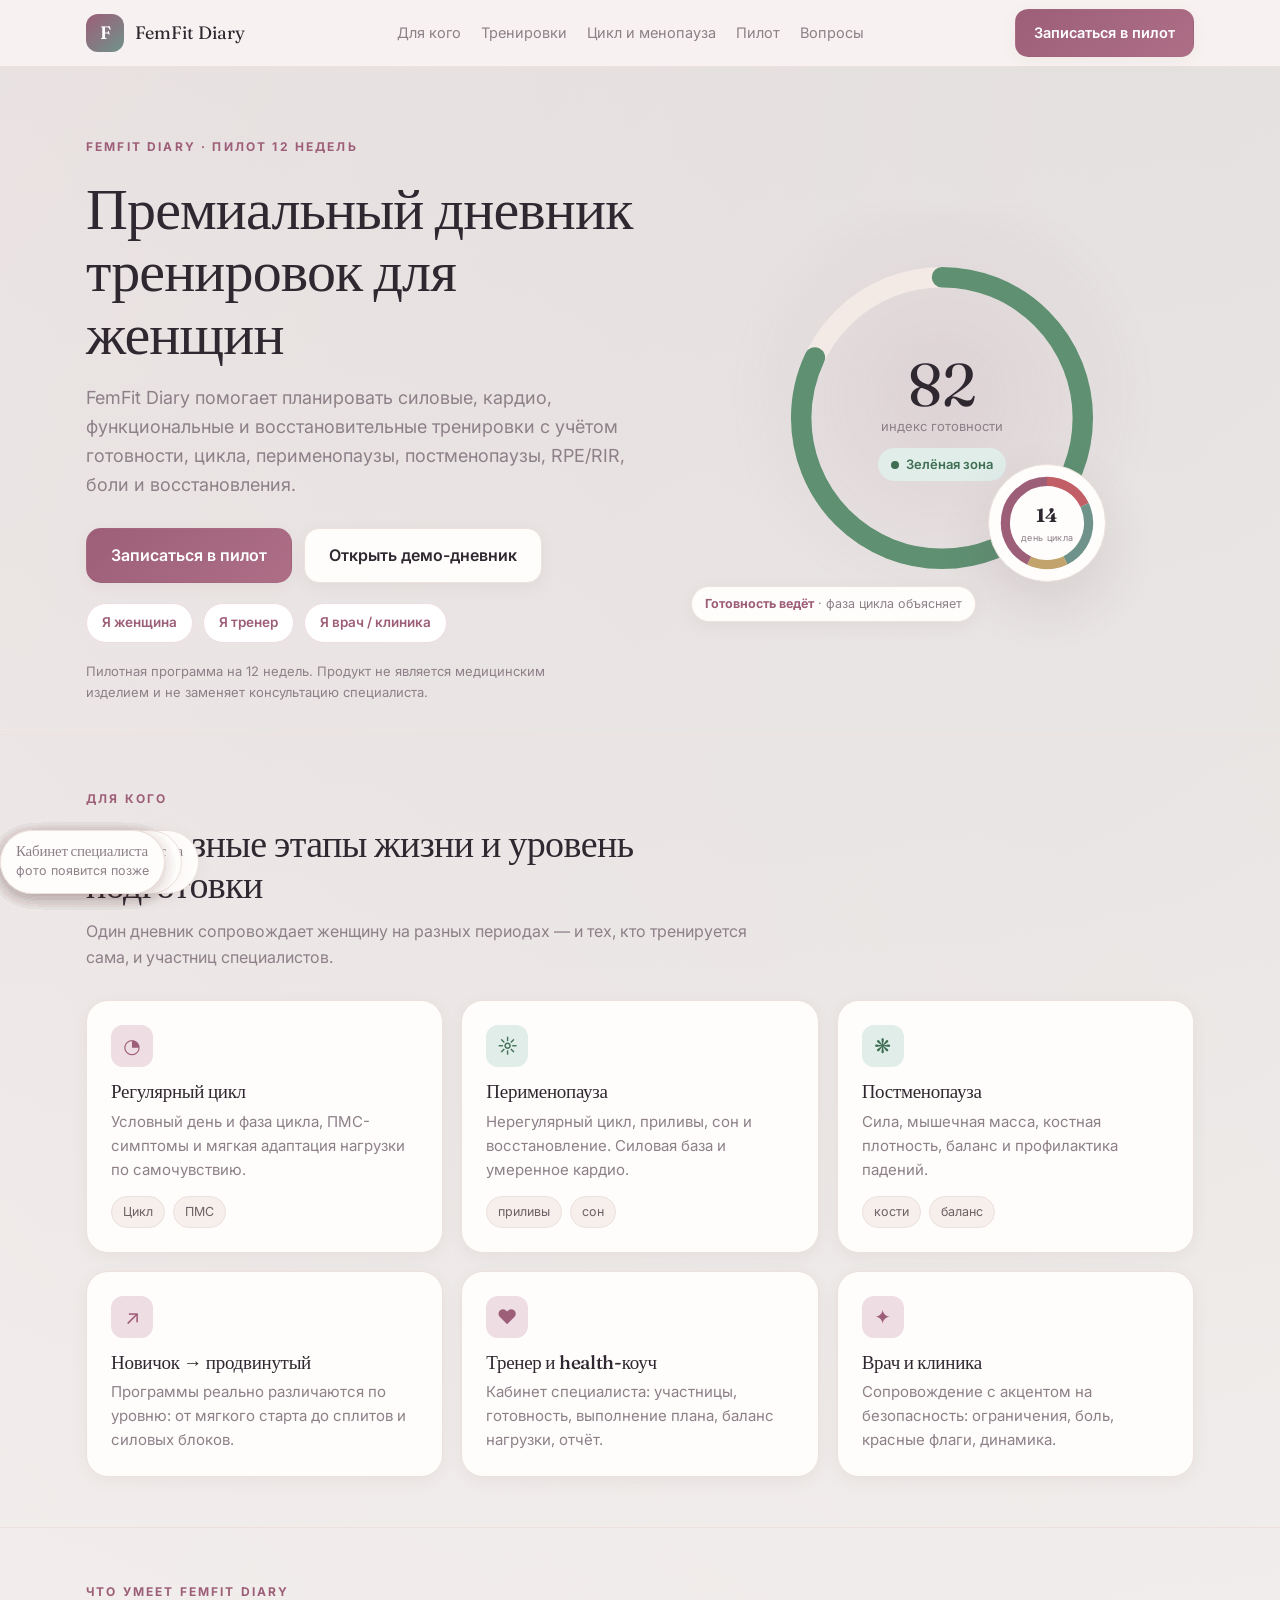
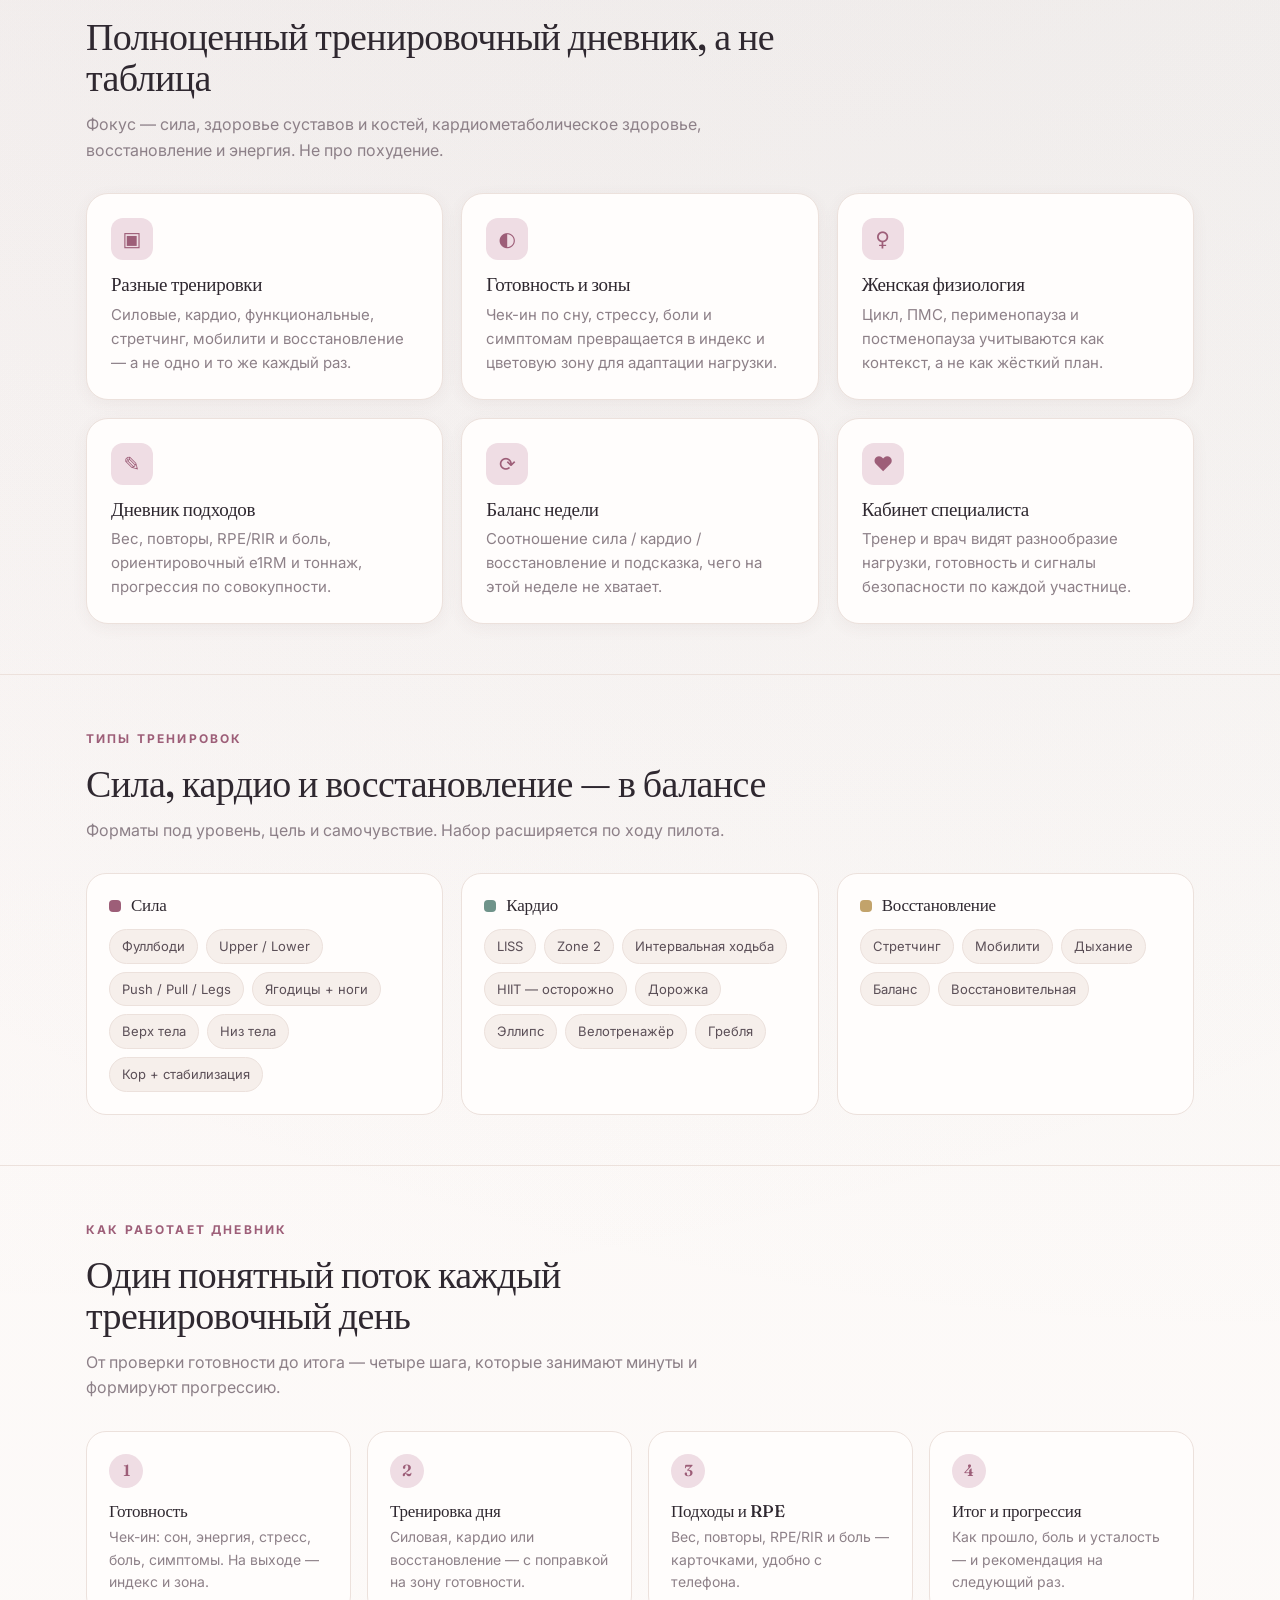
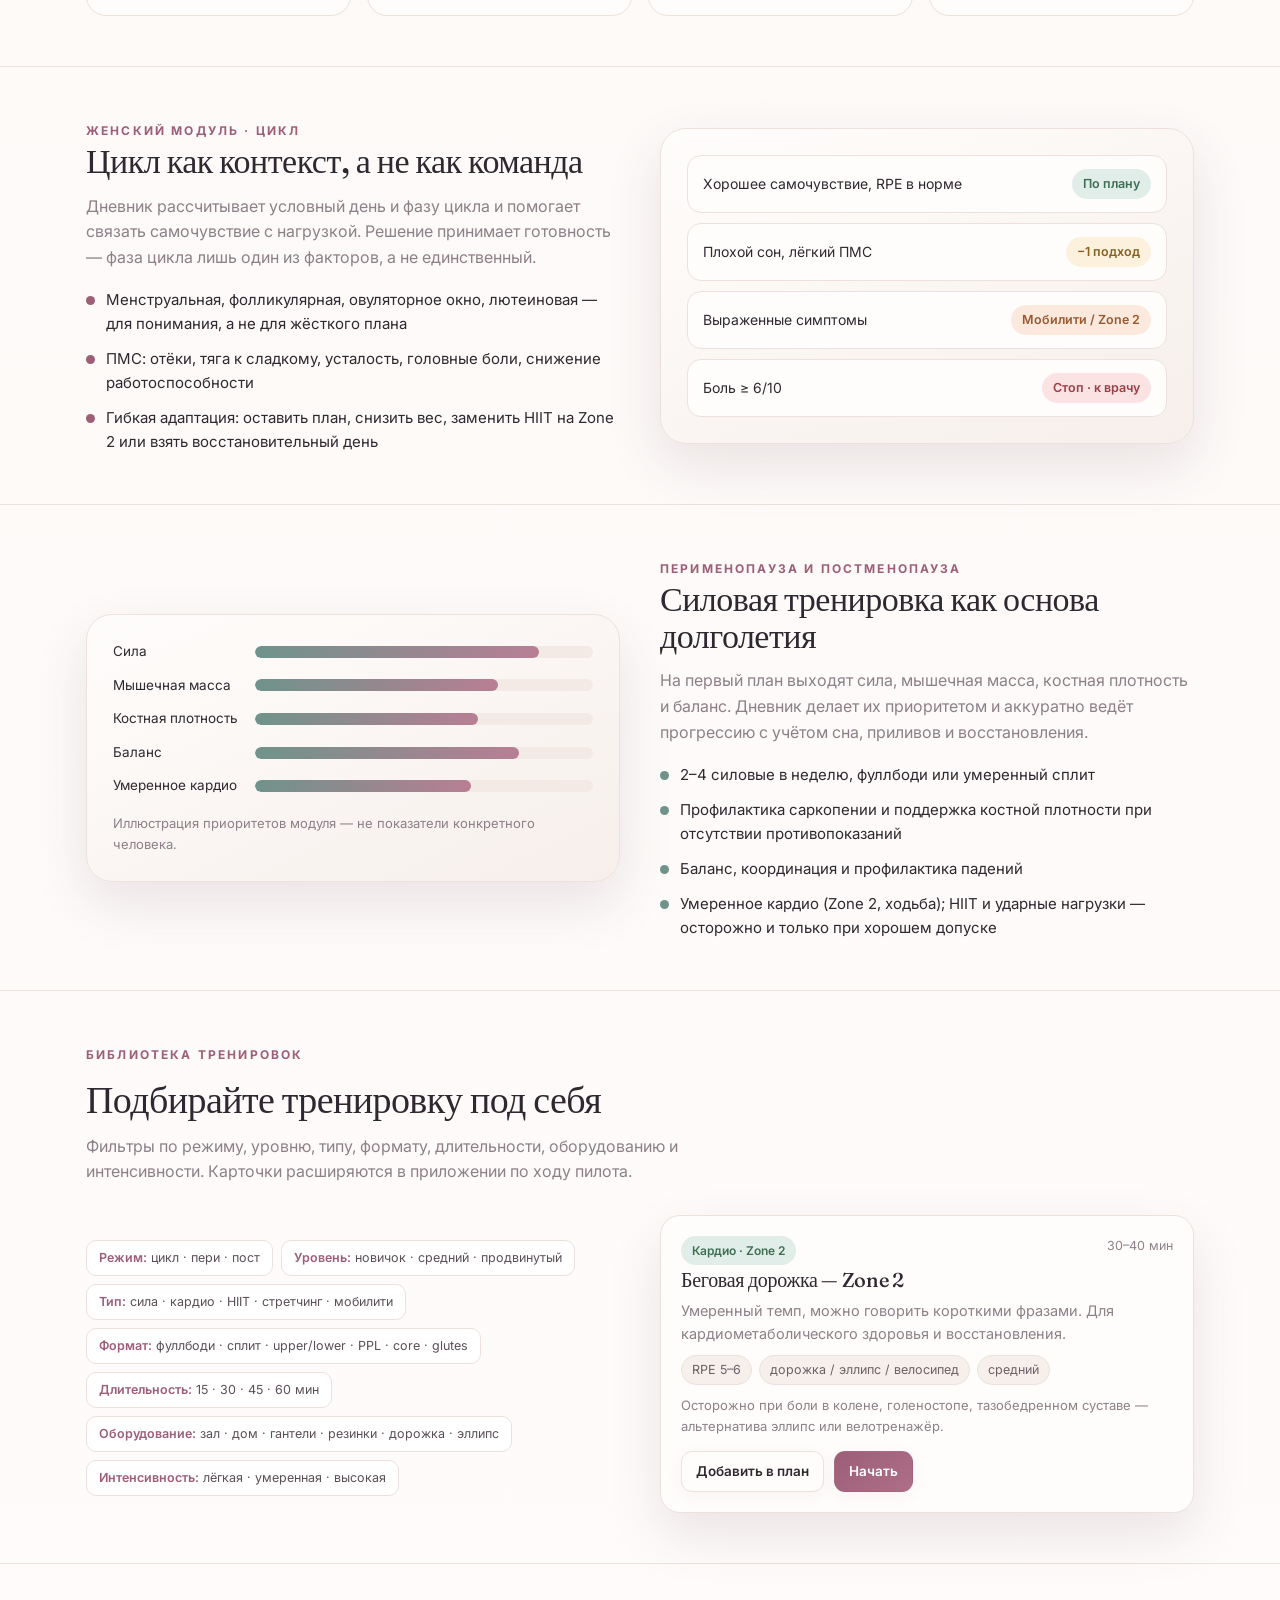
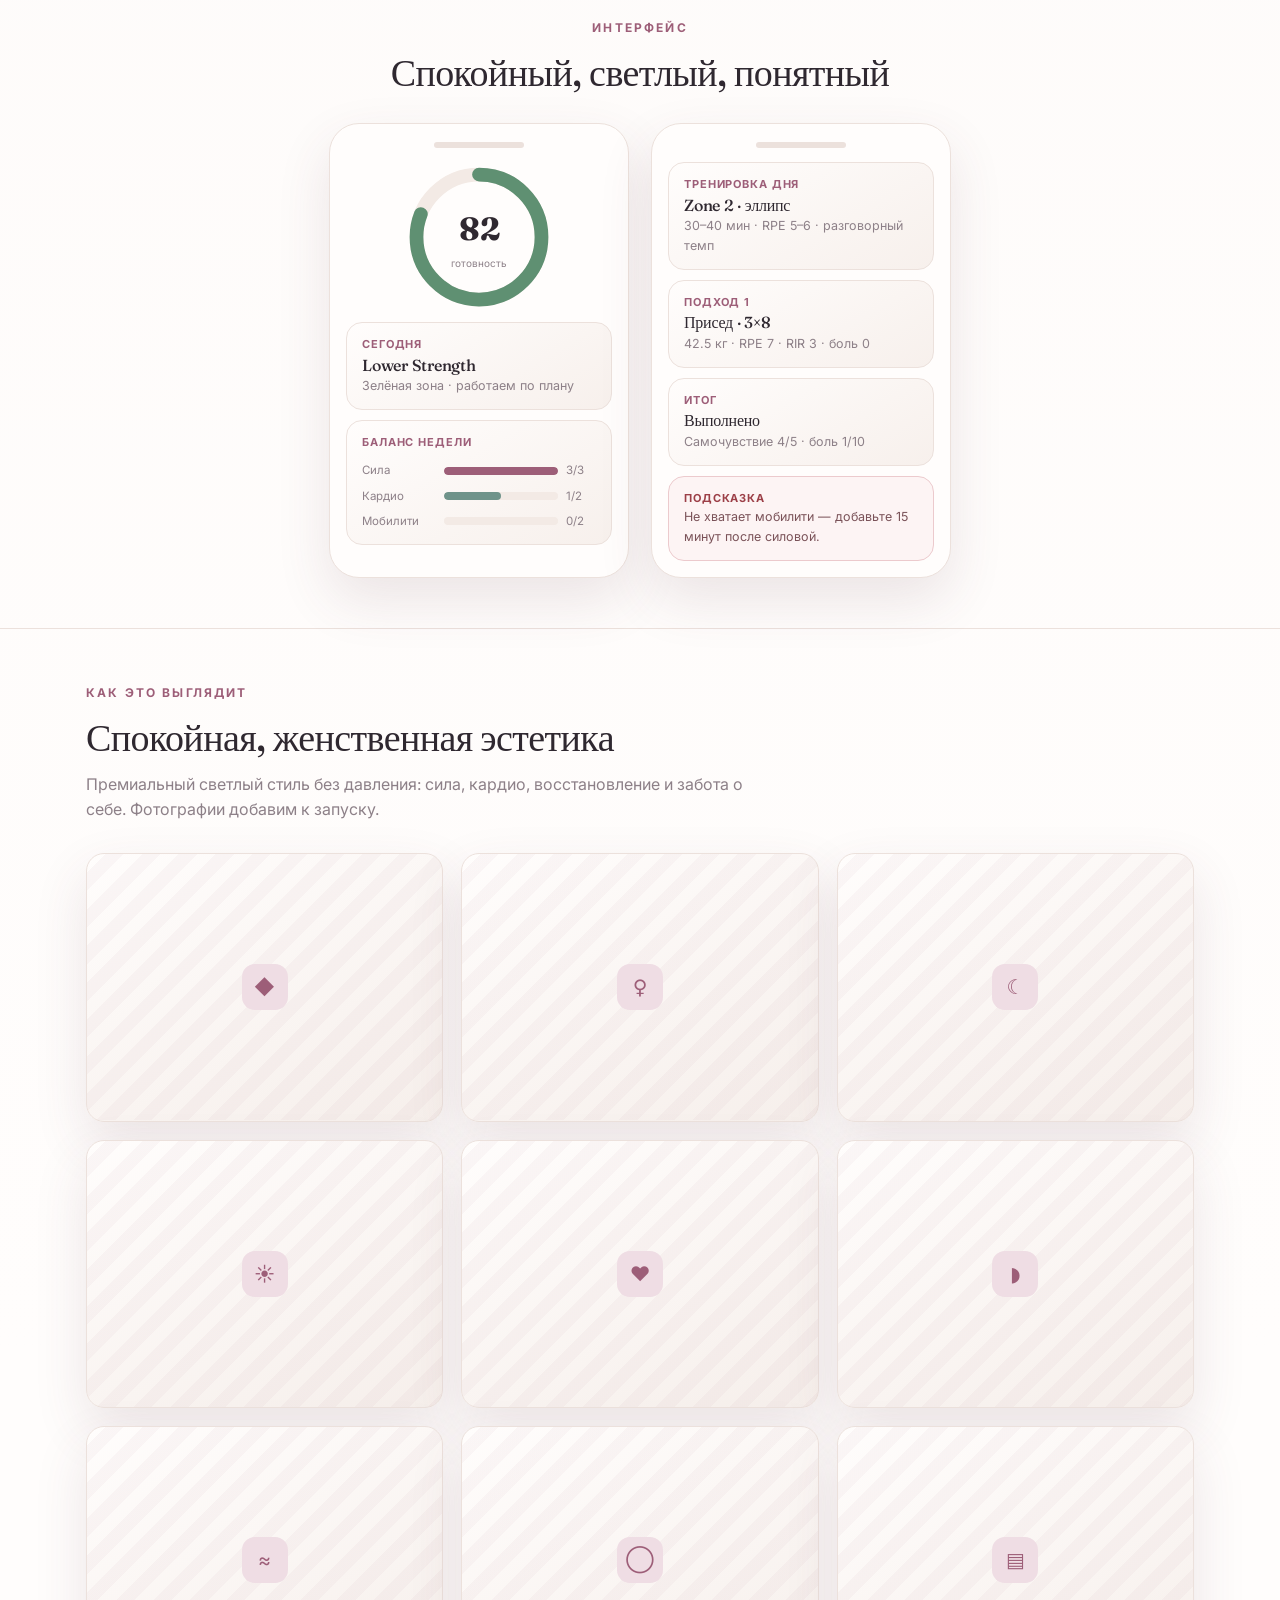
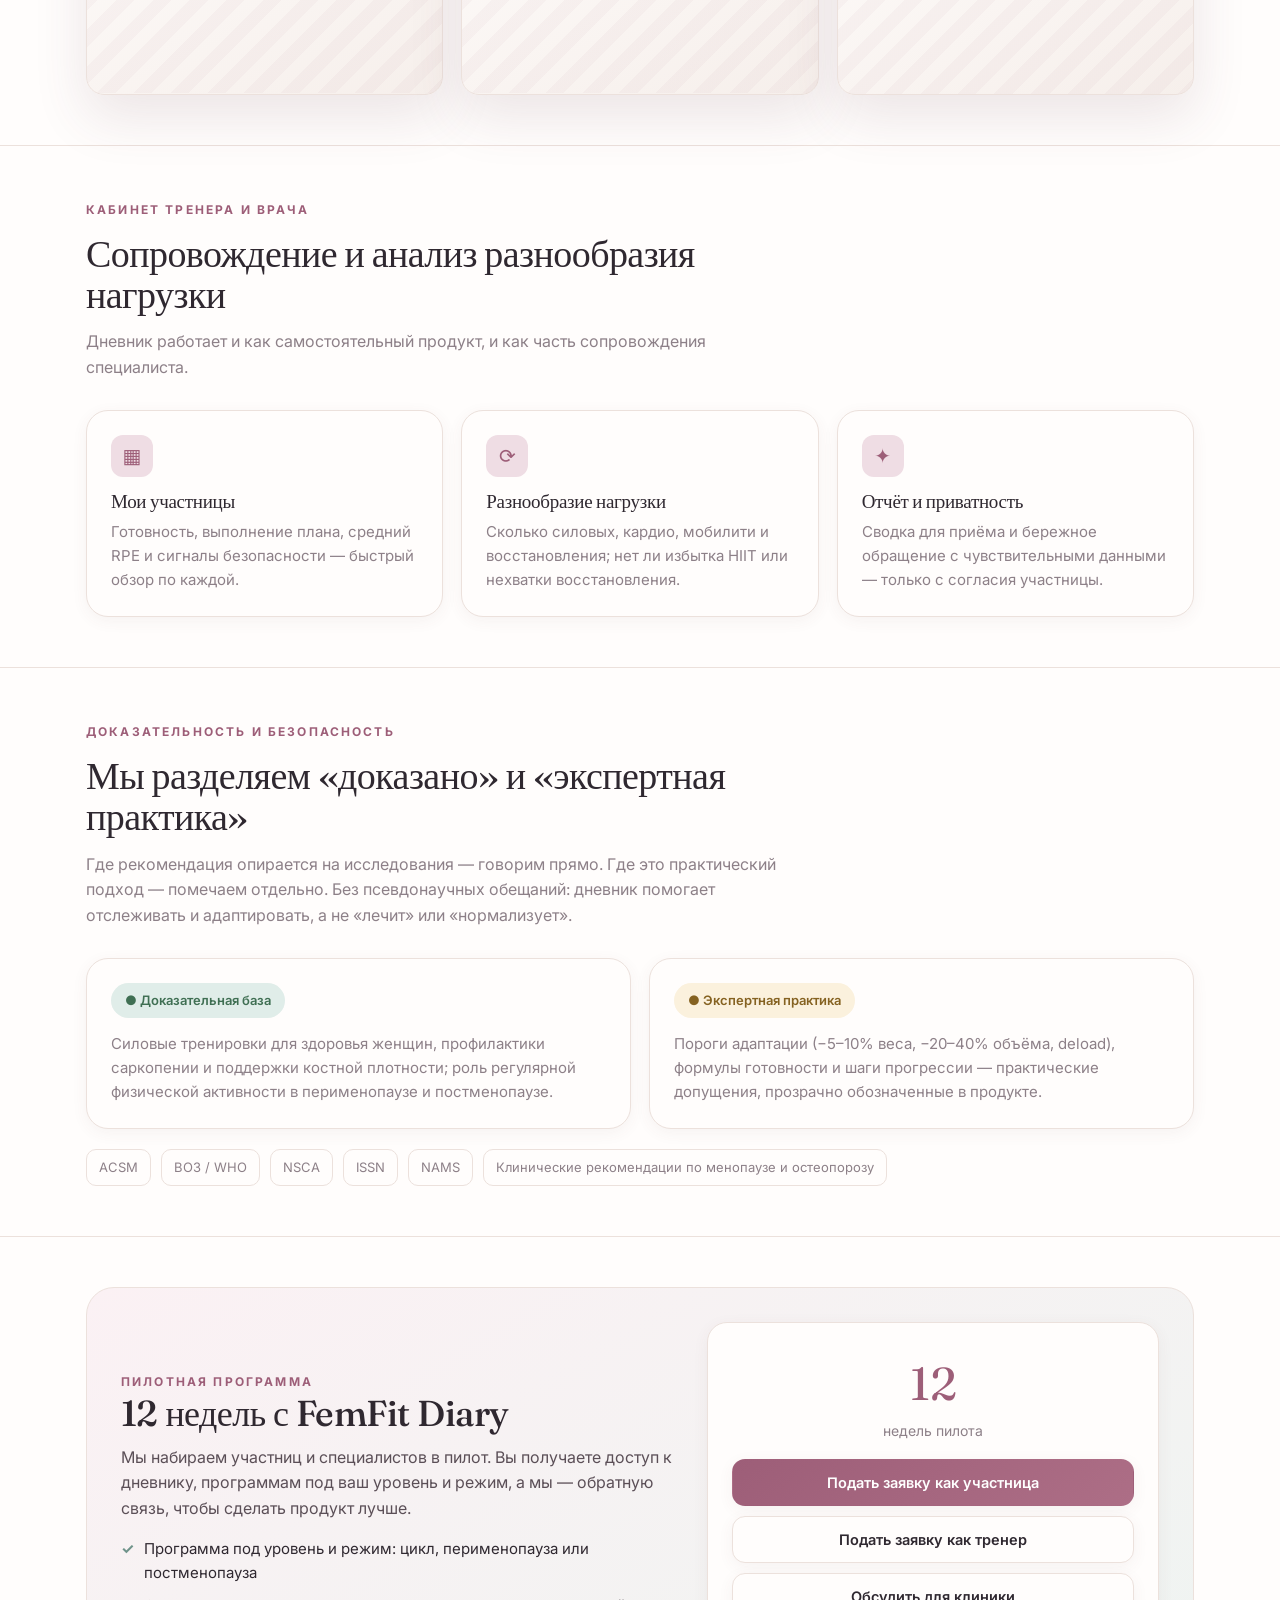
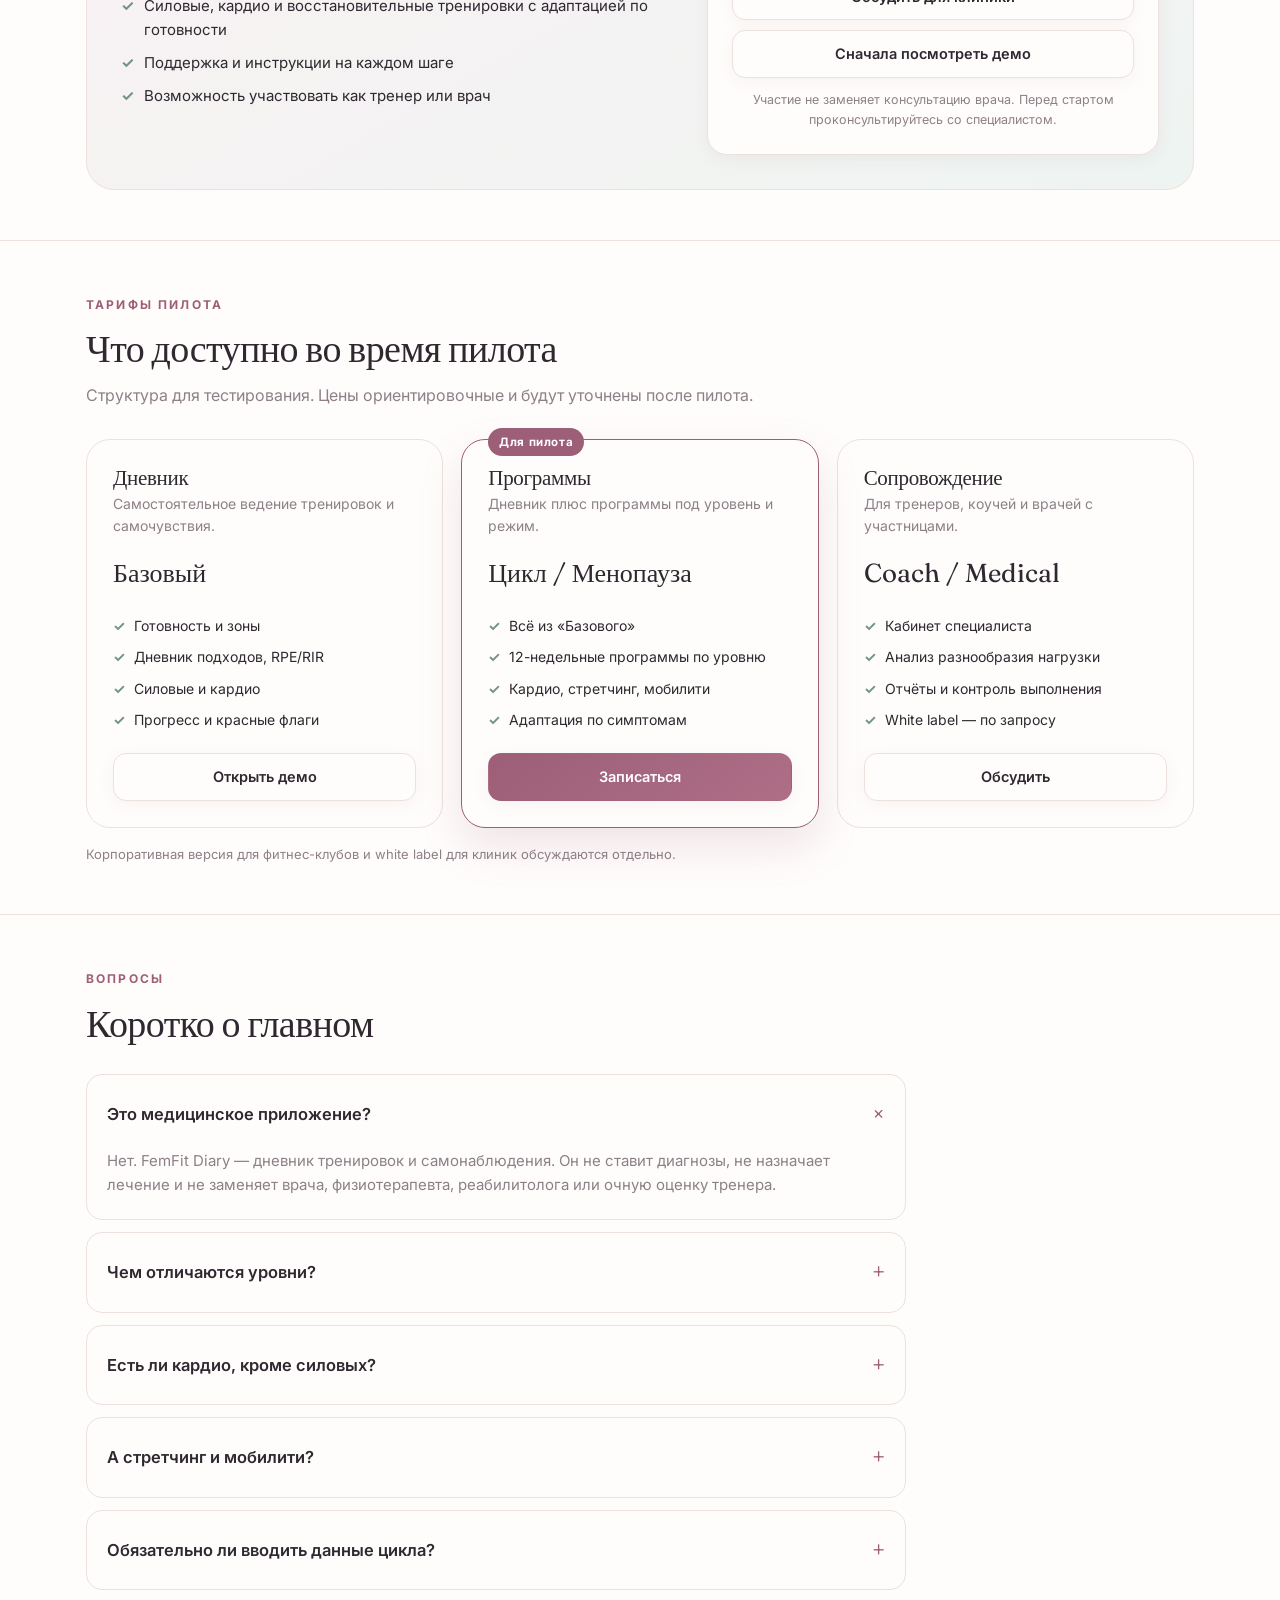
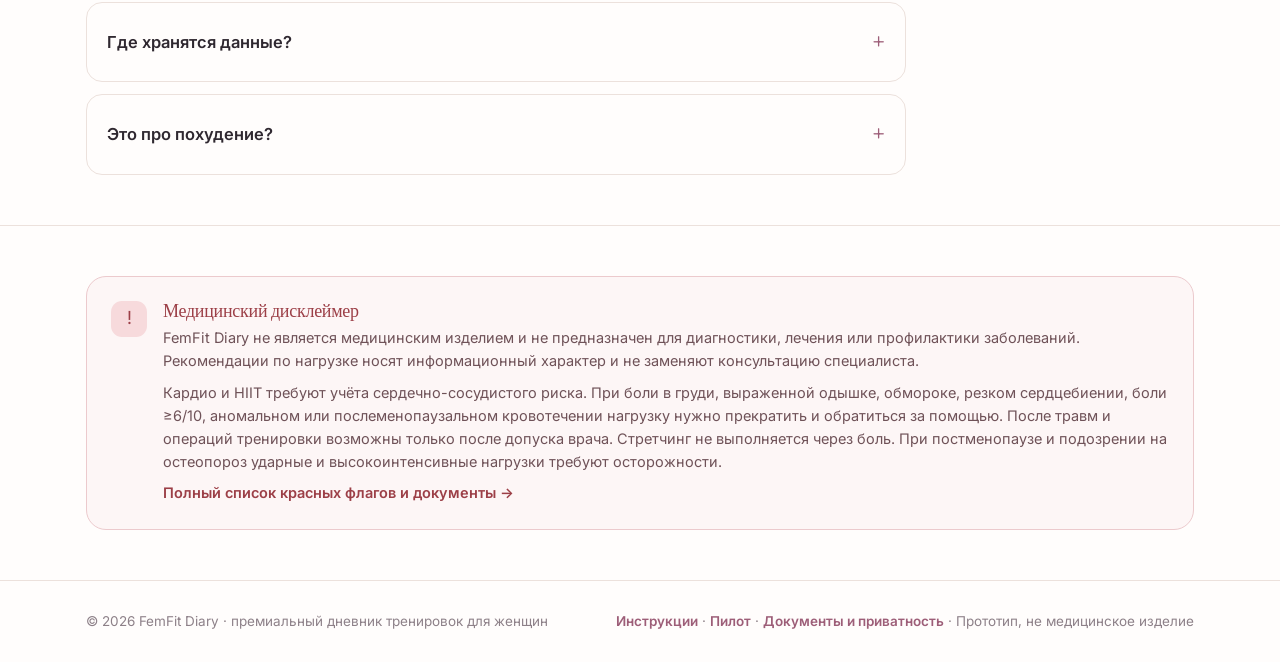
==== commit 949668ef: "Add files via upload" ====
--- a/index.html
+++ b/index.html
@@ -231,6 +231,16 @@
     .pilot{padding:24px}
   }
   @media(prefers-reduced-motion:reduce){.arc{animation:none;stroke-dashoffset:124}.reveal{opacity:1;transform:none;transition:none}html{scroll-behavior:auto}}
+
+  .visgrid{display:grid;grid-template-columns:repeat(3,1fr);gap:18px;margin-top:26px}
+  .imgph{border-radius:18px;overflow:hidden;border:1px solid var(--line);background:linear-gradient(155deg,#fffdfc,var(--panel2));box-shadow:var(--shadow);margin:0}
+  .imgph .ph{aspect-ratio:4/3;display:grid;place-items:center;background:repeating-linear-gradient(135deg,transparent,transparent 13px,rgba(157,94,120,.045) 13px,rgba(157,94,120,.045) 26px)}
+  .imgph .ph .ic{width:46px;height:46px;border-radius:13px;background:var(--plum-soft);color:var(--plum);display:grid;place-items:center;font-size:20px}
+  .imgph .cap{padding:12px 15px}
+  .imgph .cap h4{font-size:15px;margin:0 0 2px}
+  .imgph .cap p{font-size:12.5px;color:var(--muted);margin:0}
+  @media(max-width:820px){.visgrid{grid-template-columns:1fr 1fr}}
+  @media(max-width:560px){.visgrid{grid-template-columns:1fr}}
 </style>
 </head>
 <body>
@@ -475,7 +485,58 @@
     </div>
   </section>
 
-  <section class="block" id="pro">
+      <!-- TODO: добавить женские premium-фото в /assets/img/ (hero-femfit, cycle-strength, perimenopause-strength,
+         postmenopause-balance, treadmill-zone2, elliptical-cardio, stretching, mobility, specialist-dashboard, pilot-user).
+         Заменить плейсхолдеры на <img loading="lazy" alt="..."> с теми же alt. Без сексуализированных и «до/после» фото. -->
+    <section class="block" id="visuals">
+      <div class="wrap">
+        <div class="sec-head reveal">
+          <span class="eyebrow">Как это выглядит</span>
+          <h2>Спокойная, женственная эстетика</h2>
+          <p class="muted">Премиальный светлый стиль без давления: сила, кардио, восстановление и забота о себе. Фотографии добавим к запуску.</p>
+        </div>
+        <div class="visgrid reveal">
+        <figure class="imgph" role="img" aria-label="Женщина спокойно тренируется с гантелями в светлом зале" data-img="/assets/img/hero-femfit.webp">
+          <div class="ph"><div class="ic">◆</div></div>
+          <figcaption class="cap"><h4>Силовая тренировка</h4><p>фото появится позже</p></figcaption>
+        </figure>
+        <figure class="imgph" role="img" aria-label="Силовая тренировка с учётом фазы цикла и самочувствия" data-img="/assets/img/cycle-strength.webp">
+          <div class="ph"><div class="ic">♀</div></div>
+          <figcaption class="cap"><h4>Тренировка с учётом цикла</h4><p>фото появится позже</p></figcaption>
+        </figure>
+        <figure class="imgph" role="img" aria-label="Женщина в перименопаузе выполняет силовое упражнение" data-img="/assets/img/perimenopause-strength.webp">
+          <div class="ph"><div class="ic">☾</div></div>
+          <figcaption class="cap"><h4>Перименопауза</h4><p>фото появится позже</p></figcaption>
+        </figure>
+        <figure class="imgph" role="img" aria-label="Упражнение на баланс и устойчивость в постменопаузе" data-img="/assets/img/postmenopause-balance.webp">
+          <div class="ph"><div class="ic">☀</div></div>
+          <figcaption class="cap"><h4>Постменопауза и баланс</h4><p>фото появится позже</p></figcaption>
+        </figure>
+        <figure class="imgph" role="img" aria-label="Спокойное кардио в разговорном темпе на беговой дорожке" data-img="/assets/img/treadmill-zone2.webp">
+          <div class="ph"><div class="ic">❤</div></div>
+          <figcaption class="cap"><h4>Кардио Zone 2</h4><p>фото появится позже</p></figcaption>
+        </figure>
+        <figure class="imgph" role="img" aria-label="Кардио на эллиптическом тренажёре без ударной нагрузки" data-img="/assets/img/elliptical-cardio.webp">
+          <div class="ph"><div class="ic">◗</div></div>
+          <figcaption class="cap"><h4>Эллипс</h4><p>фото появится позже</p></figcaption>
+        </figure>
+        <figure class="imgph" role="img" aria-label="Мягкий стретчинг после тренировки, без боли" data-img="/assets/img/stretching.webp">
+          <div class="ph"><div class="ic">≈</div></div>
+          <figcaption class="cap"><h4>Стретчинг</h4><p>фото появится позже</p></figcaption>
+        </figure>
+        <figure class="imgph" role="img" aria-label="Упражнение на подвижность суставов" data-img="/assets/img/mobility.webp">
+          <div class="ph"><div class="ic">◯</div></div>
+          <figcaption class="cap"><h4>Мобилити</h4><p>фото появится позже</p></figcaption>
+        </figure>
+        <figure class="imgph" role="img" aria-label="Динамика участницы и анализ разнообразия нагрузки" data-img="/assets/img/specialist-dashboard.webp">
+          <div class="ph"><div class="ic">▤</div></div>
+          <figcaption class="cap"><h4>Кабинет специалиста</h4><p>фото появится позже</p></figcaption>
+        </figure>
+        </div>
+      </div>
+    </section>
+
+    <section class="block" id="pro">
     <div class="wrap">
       <div class="sec-head reveal">
         <span class="eyebrow">Кабинет тренера и врача</span>
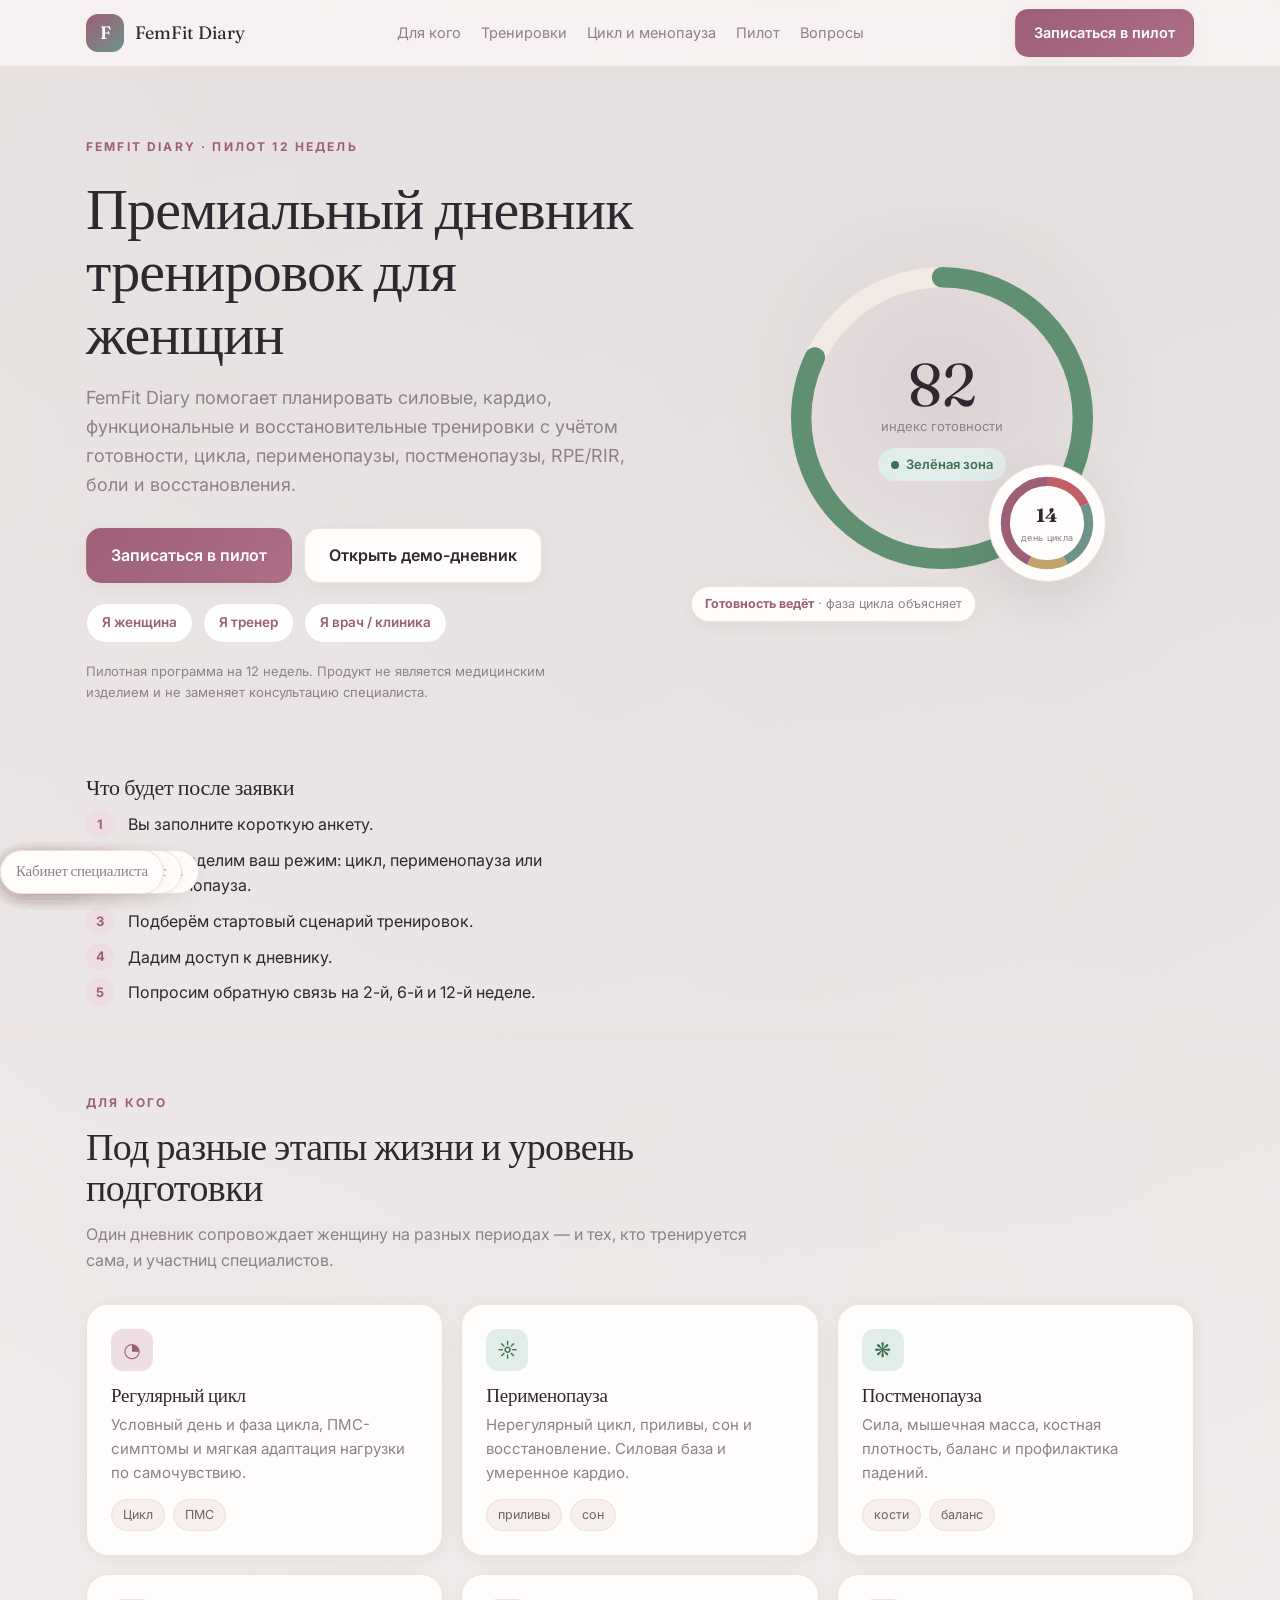
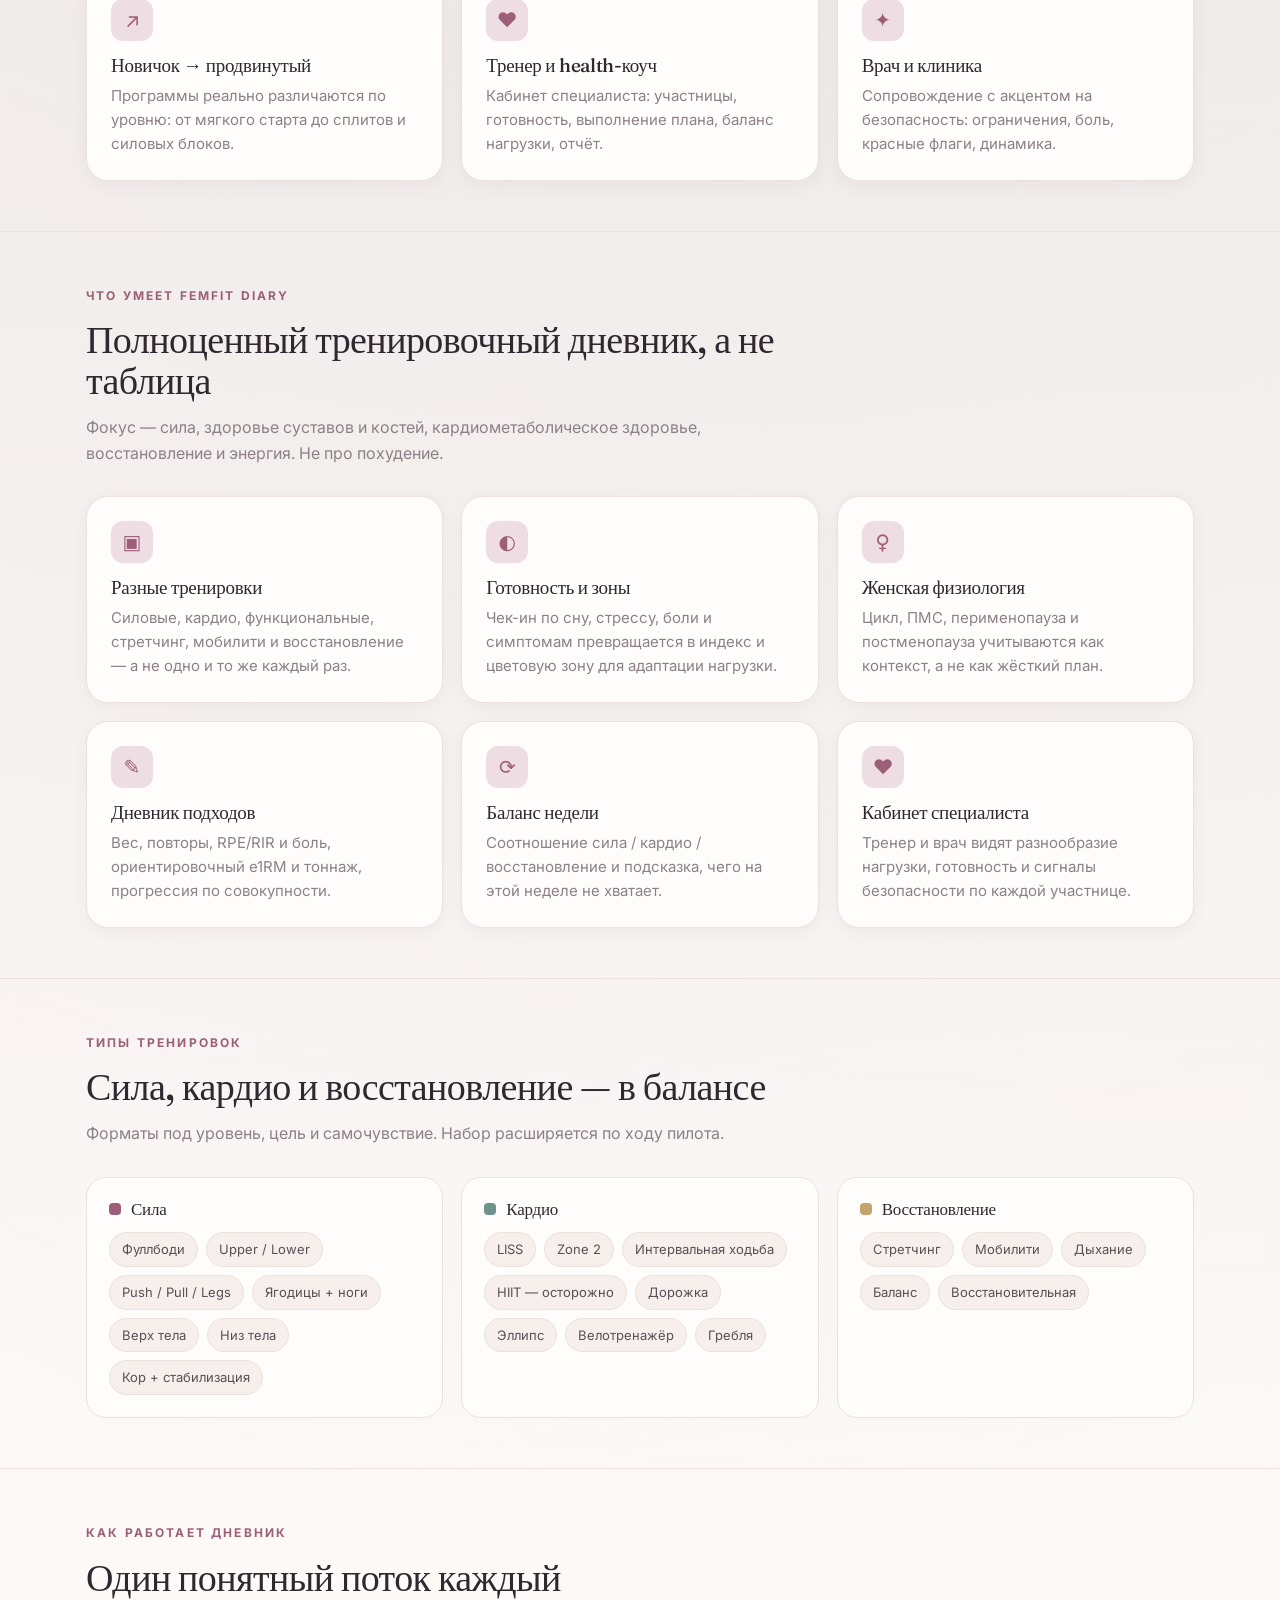
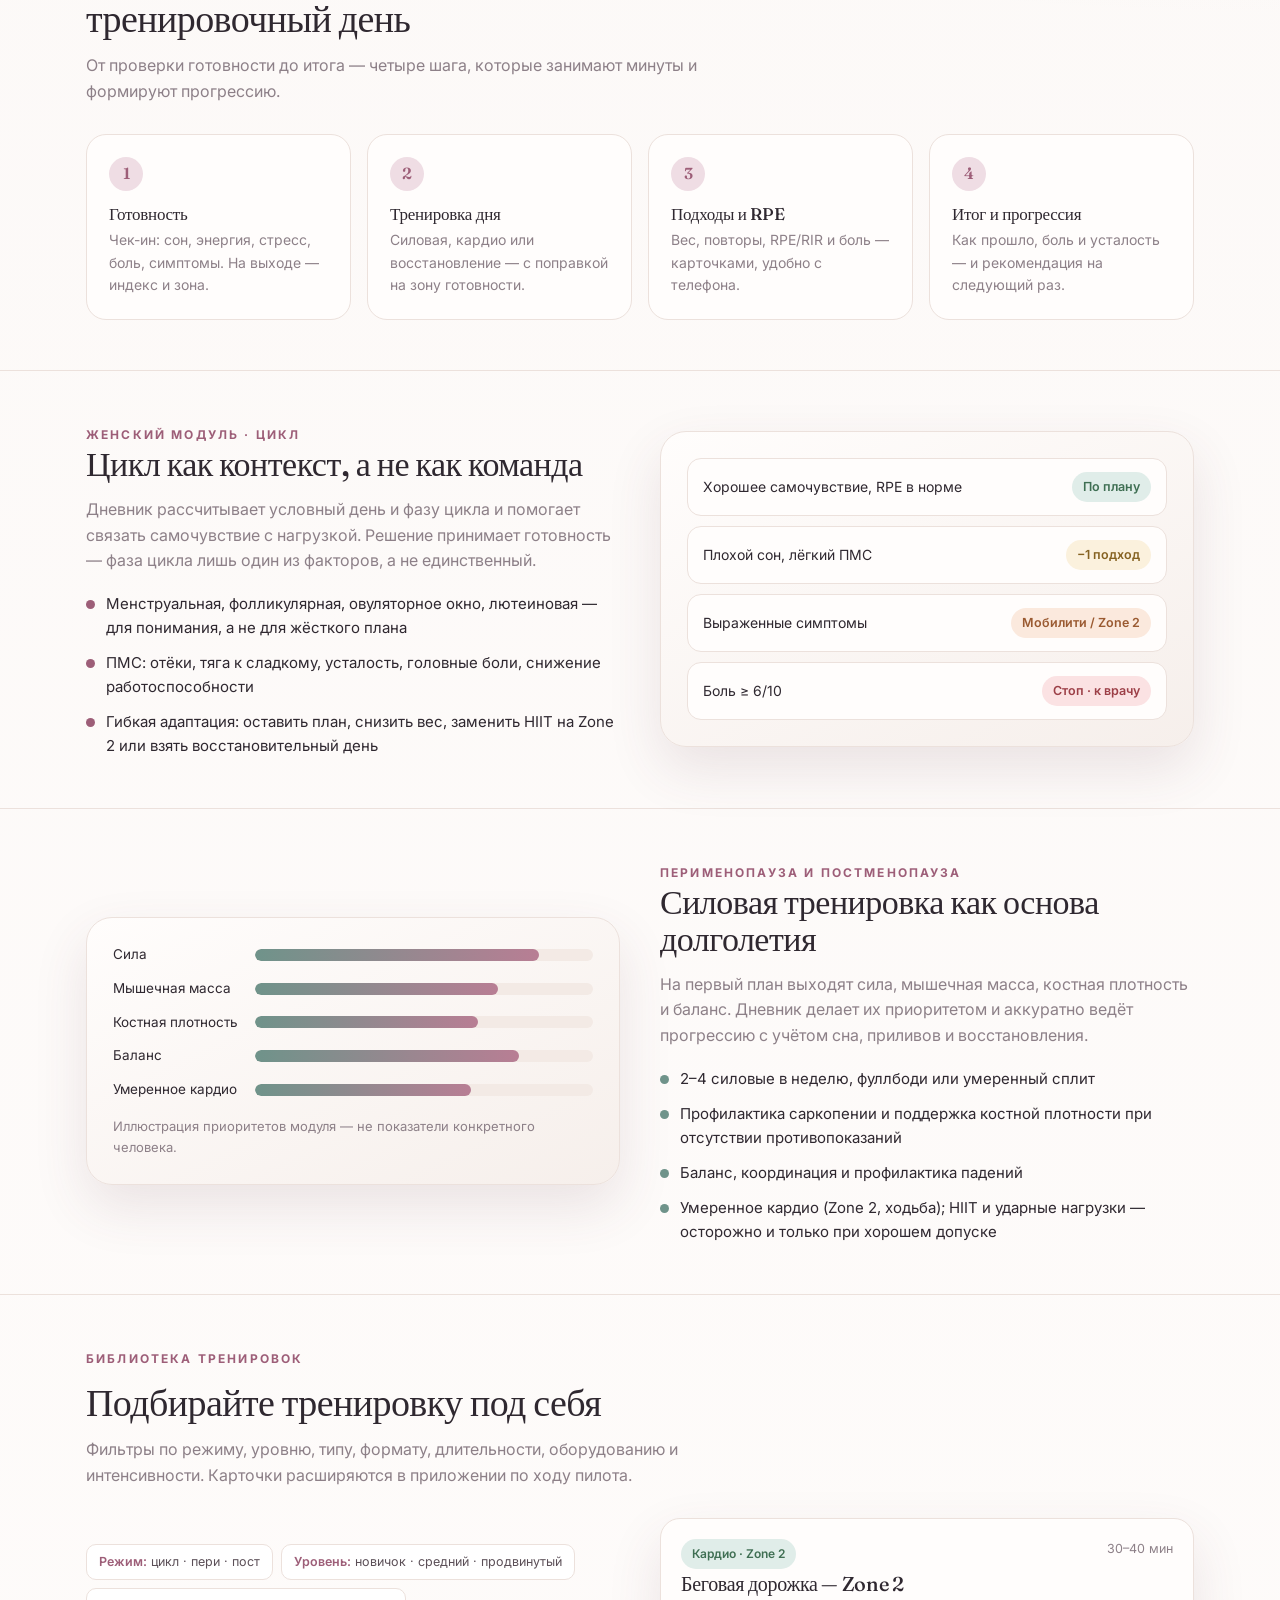
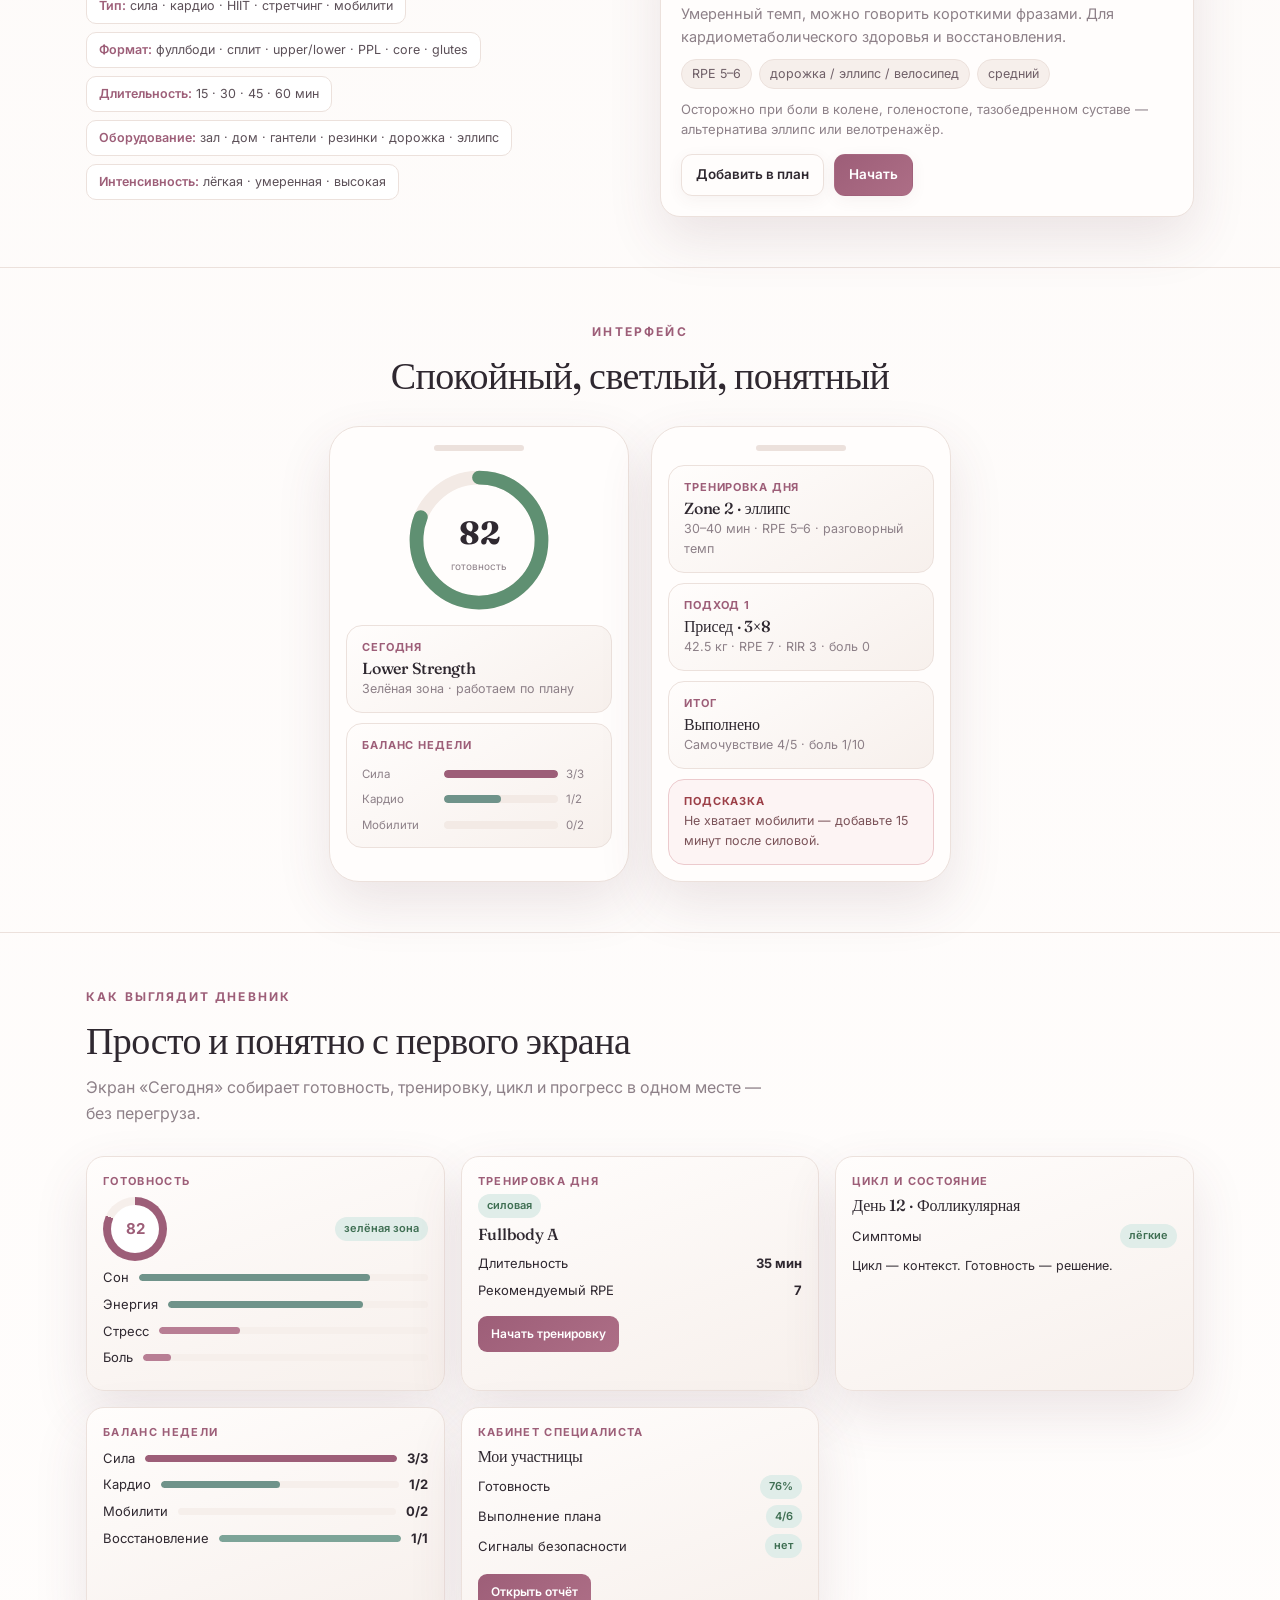
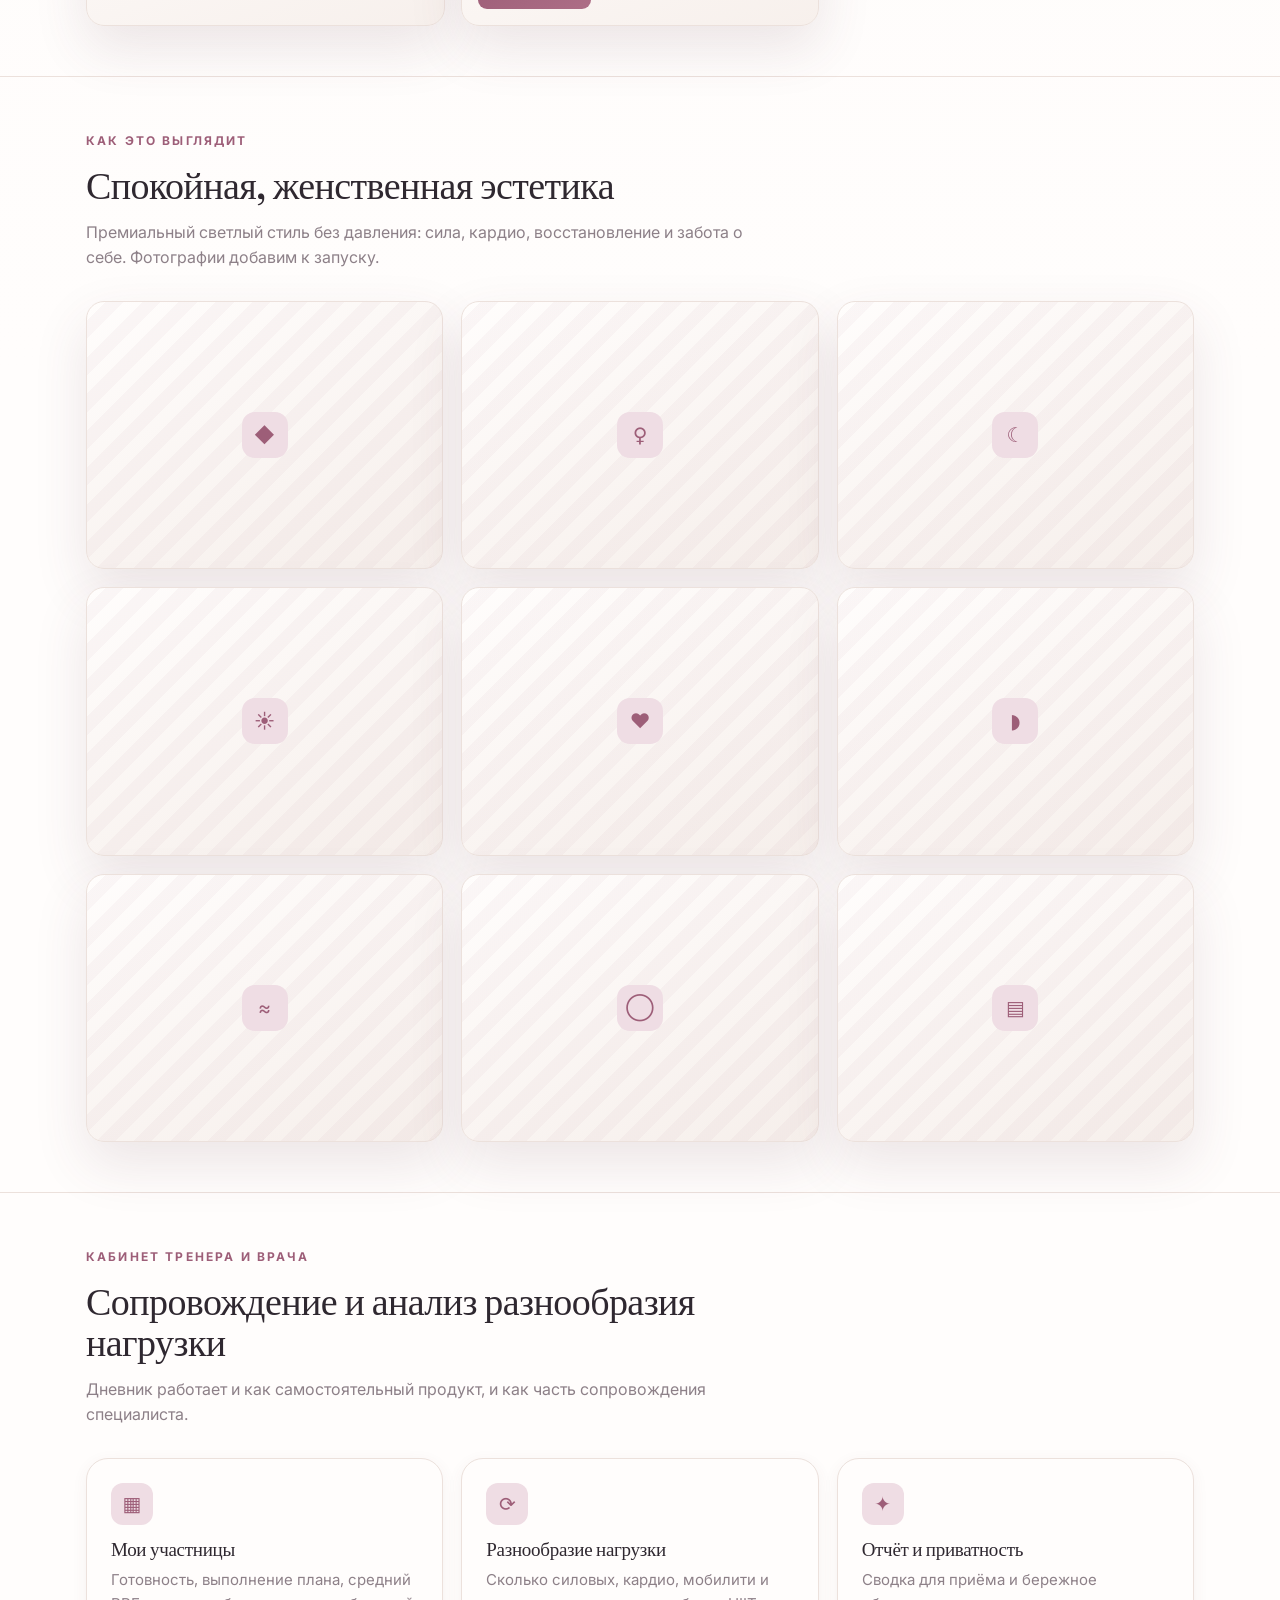
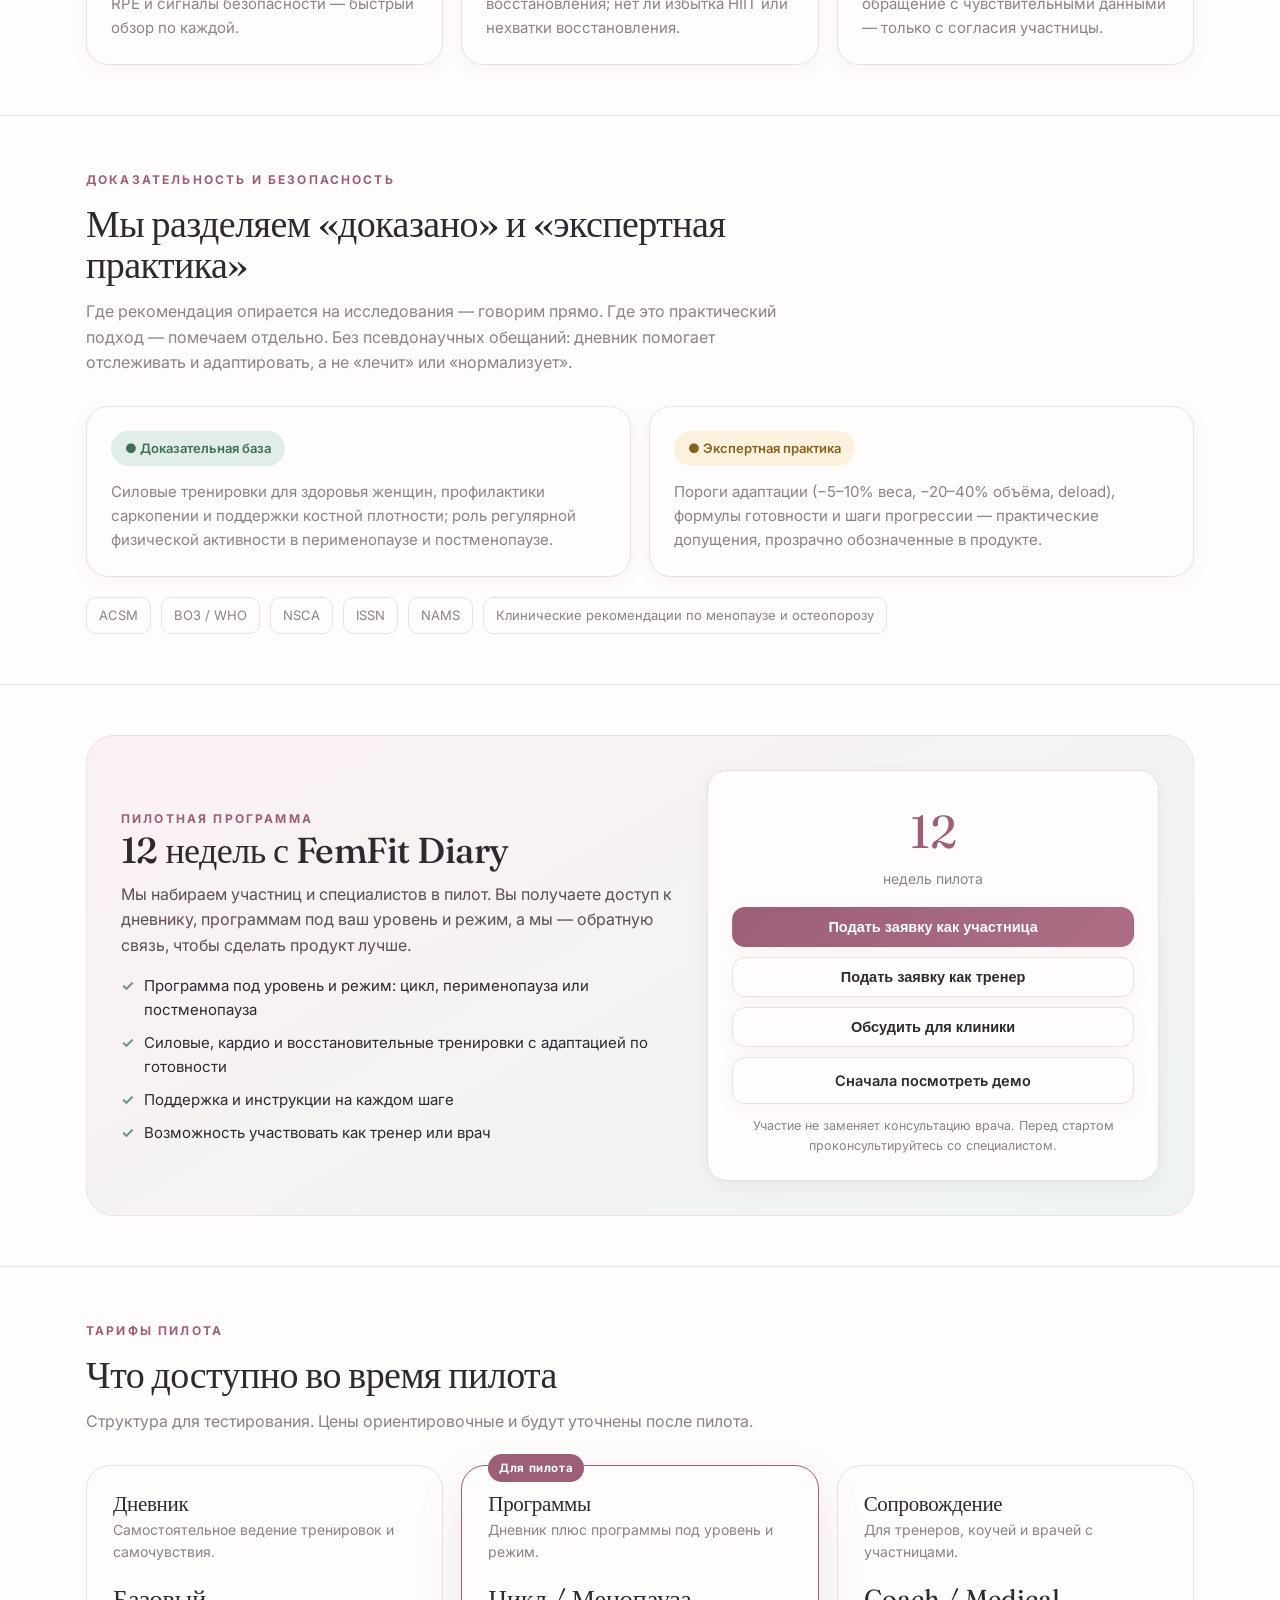
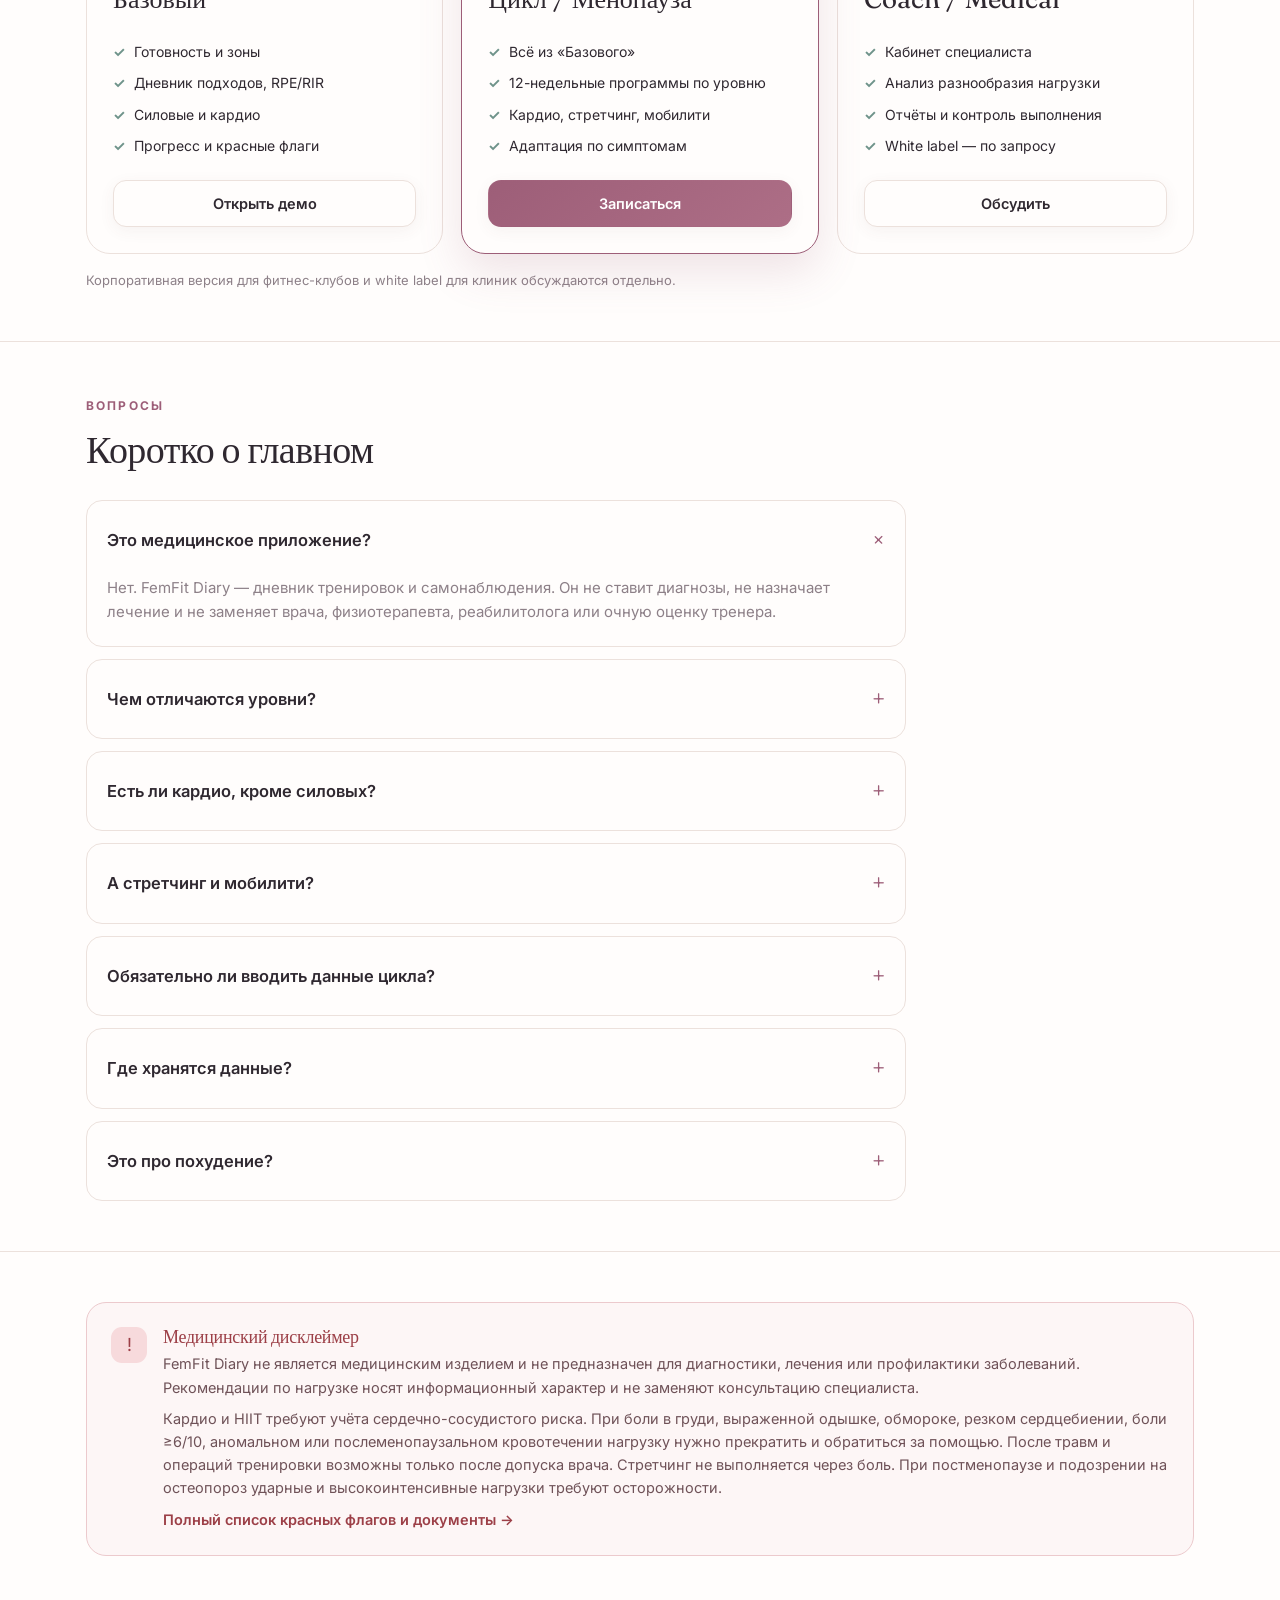
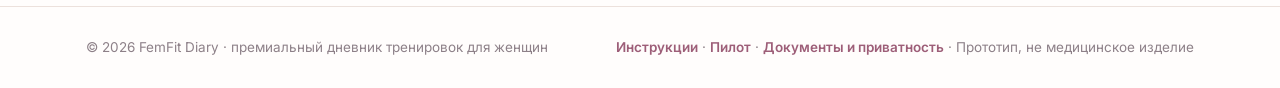
==== commit 9628e79d: "Add files via upload" ====
--- a/index.html
+++ b/index.html
@@ -241,6 +241,23 @@
   .imgph .cap p{font-size:12.5px;color:var(--muted);margin:0}
   @media(max-width:820px){.visgrid{grid-template-columns:1fr 1fr}}
   @media(max-width:560px){.visgrid{grid-template-columns:1fr}}
+
+  .steps-after{list-style:none;counter-reset:sa;padding:0;margin:0;display:grid;gap:10px;max-width:640px}
+  .steps-after li{counter-increment:sa;position:relative;padding-left:42px;color:var(--ink)}
+  .steps-after li::before{content:counter(sa);position:absolute;left:0;top:-2px;width:28px;height:28px;border-radius:50%;background:var(--plum-soft);color:var(--plum);display:grid;place-items:center;font-weight:700;font-size:13px}
+  .uimock{display:grid;grid-template-columns:repeat(3,1fr);gap:16px;margin-top:26px}
+  .umc{border:1px solid var(--line);border-radius:18px;background:linear-gradient(160deg,#fffdfc,#f7f0ec);box-shadow:var(--shadow);padding:16px}
+  .umc .ey{font-size:11px;font-weight:700;letter-spacing:.12em;text-transform:uppercase;color:var(--plum)}
+  .umc h4{font-size:16px;margin:6px 0 10px}
+  .umc .r{display:flex;justify-content:space-between;align-items:center;font-size:13px;color:var(--ink);margin:6px 0;gap:10px}
+  .umc .bar{height:7px;border-radius:999px;background:var(--panel2);overflow:hidden;flex:1}
+  .umc .bar i{display:block;height:100%;border-radius:999px}
+  .umc .pill{display:inline-block;font-size:11px;padding:3px 9px;border-radius:999px;background:var(--sage-soft);color:#3f6f53;font-weight:600}
+  .umc .pill.amber{background:#fbf1dd;color:#856221}
+  .umc .mini{display:inline-block;margin-top:10px;font-size:12px;font-weight:600;color:#fff;background:linear-gradient(140deg,var(--plum),#ad6e86);border-radius:9px;padding:8px 13px}
+  .umc .ring{width:64px;height:64px;border-radius:50%;display:grid;place-items:center;background:conic-gradient(var(--plum) 82%, var(--panel2) 0)}
+  .umc .ring span{width:48px;height:48px;border-radius:50%;background:#fff;display:grid;place-items:center;font-size:15px;font-weight:700;color:var(--plum)}
+  @media(max-width:820px){.uimock{grid-template-columns:1fr}}
 </style>
 </head>
 <body>
@@ -304,6 +321,20 @@
         </div>
         <div class="cap"><b>Готовность ведёт</b> · фаза цикла объясняет</div>
       </div>
+      <div class="afterpilot reveal" style="margin-top:26px">
+        <h3 style="font-family:var(--font-display);font-weight:500;font-size:22px;margin:0 0 12px">Что будет после заявки</h3>
+        <ol class="steps-after">
+          <li>Вы заполните короткую анкету.</li>
+          <li>Мы определим ваш режим: цикл, перименопауза или постменопауза.</li>
+          <li>Подберём стартовый сценарий тренировок.</li>
+          <li>Дадим доступ к дневнику.</li>
+          <li>Попросим обратную связь на 2-й, 6-й и 12-й неделе.</li>
+        </ol>
+      </div>
+      <div id="pilotFallback" class="card" hidden role="status" aria-live="polite" style="margin-top:18px;max-width:620px">
+        <h3 style="font-family:var(--font-display);font-weight:500;font-size:20px;margin:0 0 6px">Заявка на пилот скоро откроется</h3>
+        <p style="margin:0;color:var(--muted)">Здесь готовится форма заявки. Перед запуском пилота сюда будет подключена Google Form, Tally или Typeform. Спасибо за интерес — мы откроем набор совсем скоро.</p>
+      </div>
     </div>
   </section>
 
@@ -485,7 +516,56 @@
     </div>
   </section>
 
-      <!-- TODO: добавить женские premium-фото в /assets/img/ (hero-femfit, cycle-strength, perimenopause-strength,
+          <section class="block" id="mockups">
+      <div class="wrap">
+        <div class="sec-head reveal">
+          <span class="eyebrow">Как выглядит дневник</span>
+          <h2>Просто и понятно с первого экрана</h2>
+          <p class="muted">Экран «Сегодня» собирает готовность, тренировку, цикл и прогресс в одном месте — без перегруза.</p>
+        </div>
+        <div class="uimock reveal">
+          <div class="umc" role="img" aria-label="Карточка готовности: индекс 82, зелёная зона, показатели сна, энергии, стресса и боли">
+            <div class="ey">Готовность</div>
+            <div class="r"><div class="ring"><span>82</span></div><span class="pill">зелёная зона</span></div>
+            <div class="r">Сон <span class="bar"><i style="width:80%;background:var(--sage)"></i></span></div>
+            <div class="r">Энергия <span class="bar"><i style="width:75%;background:var(--sage)"></i></span></div>
+            <div class="r">Стресс <span class="bar"><i style="width:30%;background:var(--plum2)"></i></span></div>
+            <div class="r">Боль <span class="bar"><i style="width:10%;background:var(--plum2)"></i></span></div>
+          </div>
+          <div class="umc" role="img" aria-label="Карточка тренировки дня: силовая Fullbody, 35 минут, RPE 7, кнопка начать">
+            <div class="ey">Тренировка дня</div>
+            <span class="pill">силовая</span>
+            <h4 style="margin-top:8px">Fullbody A</h4>
+            <div class="r">Длительность<b>35 мин</b></div>
+            <div class="r">Рекомендуемый RPE<b>7</b></div>
+            <span class="mini">Начать тренировку</span>
+          </div>
+          <div class="umc" role="img" aria-label="Карточка цикла и состояния: день 12, фолликулярная фаза, лёгкие симптомы, подсказка">
+            <div class="ey">Цикл и состояние</div>
+            <h4>День 12 · Фолликулярная</h4>
+            <div class="r">Симптомы<span class="pill">лёгкие</span></div>
+            <p class="muted" style="font-size:12.5px;margin:8px 0 0">Цикл — контекст. Готовность — решение.</p>
+          </div>
+          <div class="umc" role="img" aria-label="Карточка баланса недели: сила 3 из 3, кардио 1 из 2, мобилити 0 из 2, восстановление 1 из 1">
+            <div class="ey">Баланс недели</div>
+            <div class="r">Сила <span class="bar"><i style="width:100%;background:var(--plum)"></i></span><b>3/3</b></div>
+            <div class="r">Кардио <span class="bar"><i style="width:50%;background:var(--sage)"></i></span><b>1/2</b></div>
+            <div class="r">Мобилити <span class="bar"><i style="width:0%;background:#6f89a7"></i></span><b>0/2</b></div>
+            <div class="r">Восстановление <span class="bar"><i style="width:100%;background:#7da498"></i></span><b>1/1</b></div>
+          </div>
+          <div class="umc" role="img" aria-label="Карточка кабинета специалиста: список участниц, готовность, выполнение плана, сигналы безопасности, отчёт">
+            <div class="ey">Кабинет специалиста</div>
+            <h4>Мои участницы</h4>
+            <div class="r">Готовность<span class="pill">76%</span></div>
+            <div class="r">Выполнение плана<span class="pill">4/6</span></div>
+            <div class="r">Сигналы безопасности<span class="pill">нет</span></div>
+            <span class="mini">Открыть отчёт</span>
+          </div>
+        </div>
+      </div>
+    </section>
+
+    <!-- TODO: добавить женские premium-фото в /assets/img/ (hero-femfit, cycle-strength, perimenopause-strength,
          postmenopause-balance, treadmill-zone2, elliptical-cardio, stretching, mobility, specialist-dashboard, pilot-user).
          Заменить плейсхолдеры на <img loading="lazy" alt="..."> с теми же alt. Без сексуализированных и «до/после» фото. -->
     <section class="block" id="visuals">
@@ -498,39 +578,39 @@
         <div class="visgrid reveal">
         <figure class="imgph" role="img" aria-label="Женщина спокойно тренируется с гантелями в светлом зале" data-img="/assets/img/hero-femfit.webp">
           <div class="ph"><div class="ic">◆</div></div>
-          <figcaption class="cap"><h4>Силовая тренировка</h4><p>фото появится позже</p></figcaption>
+          <figcaption class="cap"><h4>Силовая тренировка</h4></figcaption>
         </figure>
         <figure class="imgph" role="img" aria-label="Силовая тренировка с учётом фазы цикла и самочувствия" data-img="/assets/img/cycle-strength.webp">
           <div class="ph"><div class="ic">♀</div></div>
-          <figcaption class="cap"><h4>Тренировка с учётом цикла</h4><p>фото появится позже</p></figcaption>
+          <figcaption class="cap"><h4>Тренировка с учётом цикла</h4></figcaption>
         </figure>
         <figure class="imgph" role="img" aria-label="Женщина в перименопаузе выполняет силовое упражнение" data-img="/assets/img/perimenopause-strength.webp">
           <div class="ph"><div class="ic">☾</div></div>
-          <figcaption class="cap"><h4>Перименопауза</h4><p>фото появится позже</p></figcaption>
+          <figcaption class="cap"><h4>Перименопауза</h4></figcaption>
         </figure>
         <figure class="imgph" role="img" aria-label="Упражнение на баланс и устойчивость в постменопаузе" data-img="/assets/img/postmenopause-balance.webp">
           <div class="ph"><div class="ic">☀</div></div>
-          <figcaption class="cap"><h4>Постменопауза и баланс</h4><p>фото появится позже</p></figcaption>
+          <figcaption class="cap"><h4>Постменопауза и баланс</h4></figcaption>
         </figure>
         <figure class="imgph" role="img" aria-label="Спокойное кардио в разговорном темпе на беговой дорожке" data-img="/assets/img/treadmill-zone2.webp">
           <div class="ph"><div class="ic">❤</div></div>
-          <figcaption class="cap"><h4>Кардио Zone 2</h4><p>фото появится позже</p></figcaption>
+          <figcaption class="cap"><h4>Кардио Zone 2</h4></figcaption>
         </figure>
         <figure class="imgph" role="img" aria-label="Кардио на эллиптическом тренажёре без ударной нагрузки" data-img="/assets/img/elliptical-cardio.webp">
           <div class="ph"><div class="ic">◗</div></div>
-          <figcaption class="cap"><h4>Эллипс</h4><p>фото появится позже</p></figcaption>
+          <figcaption class="cap"><h4>Эллипс</h4></figcaption>
         </figure>
         <figure class="imgph" role="img" aria-label="Мягкий стретчинг после тренировки, без боли" data-img="/assets/img/stretching.webp">
           <div class="ph"><div class="ic">≈</div></div>
-          <figcaption class="cap"><h4>Стретчинг</h4><p>фото появится позже</p></figcaption>
+          <figcaption class="cap"><h4>Стретчинг</h4></figcaption>
         </figure>
         <figure class="imgph" role="img" aria-label="Упражнение на подвижность суставов" data-img="/assets/img/mobility.webp">
           <div class="ph"><div class="ic">◯</div></div>
-          <figcaption class="cap"><h4>Мобилити</h4><p>фото появится позже</p></figcaption>
+          <figcaption class="cap"><h4>Мобилити</h4></figcaption>
         </figure>
         <figure class="imgph" role="img" aria-label="Динамика участницы и анализ разнообразия нагрузки" data-img="/assets/img/specialist-dashboard.webp">
           <div class="ph"><div class="ic">▤</div></div>
-          <figcaption class="cap"><h4>Кабинет специалиста</h4><p>фото появится позже</p></figcaption>
+          <figcaption class="cap"><h4>Кабинет специалиста</h4></figcaption>
         </figure>
         </div>
       </div>
@@ -583,10 +663,9 @@
         <div class="box">
           <div class="big">12</div>
           <div class="lab">недель пилота</div>
-          <!-- TODO: заменить ссылку на реальную форму заявки (Google Forms / Tally) -->
-          <a class="btn primary" style="width:100%;justify-content:center" href="https://forms.gle/REPLACE_WITH_FORM_LINK" data-event="cta_pilot_click" target="_blank" rel="noopener">Подать заявку как участница</a>
-          <a class="btn" style="width:100%;justify-content:center;margin-top:10px" href="https://forms.gle/REPLACE_WITH_FORM_LINK" data-event="coach_section_click" target="_blank" rel="noopener">Подать заявку как тренер</a>
-          <a class="btn" style="width:100%;justify-content:center;margin-top:10px" href="https://forms.gle/REPLACE_WITH_FORM_LINK" data-event="medical_section_click" target="_blank" rel="noopener">Обсудить для клиники</a>
+          <button type="button" class="btn primary" style="width:100%;justify-content:center" onclick="openPilot('participant')" data-event="cta_pilot_click">Подать заявку как участница</button>
+          <button type="button" class="btn" style="width:100%;justify-content:center;margin-top:10px" onclick="openPilot('coach')" data-event="coach_section_click">Подать заявку как тренер</button>
+          <button type="button" class="btn" style="width:100%;justify-content:center;margin-top:10px" onclick="openPilot('clinic')" data-event="specialist_open">Обсудить для клиники</button>
           <a class="btn ghost" href="app.html" style="width:100%;justify-content:center;margin-top:10px" data-event="open_demo_click">Сначала посмотреть демо</a>
           <p style="font-size:12.5px;color:var(--muted);margin-top:12px">Участие не заменяет консультацию врача. Перед стартом проконсультируйтесь со специалистом.</p>
         </div>
@@ -677,5 +756,15 @@
   })();
 </script>
 <!-- TODO: подключить аналитику после выбора системы: Plausible / Google Analytics / Яндекс Метрика. Точки событий помечены атрибутами data-event. -->
+<script>
+  // TODO: заменить PILOT_FORM_URL на реальную ссылку формы пилота (Google Forms / Tally / Typeform).
+  const PILOT_FORM_URL = "https://forms.gle/REPLACE_WITH_REAL_FORM";
+  function pilotReady(){ return PILOT_FORM_URL && !/REPLACE/i.test(PILOT_FORM_URL); }
+  function openPilot(role){
+    if(pilotReady()){ window.open(PILOT_FORM_URL, "_blank", "noopener"); return; }
+    var fb=document.getElementById("pilotFallback");
+    if(fb){ fb.hidden=false; if(fb.scrollIntoView)fb.scrollIntoView({behavior:"smooth", block:"center"}); }
+  }
+</script>
 </body>
 </html>
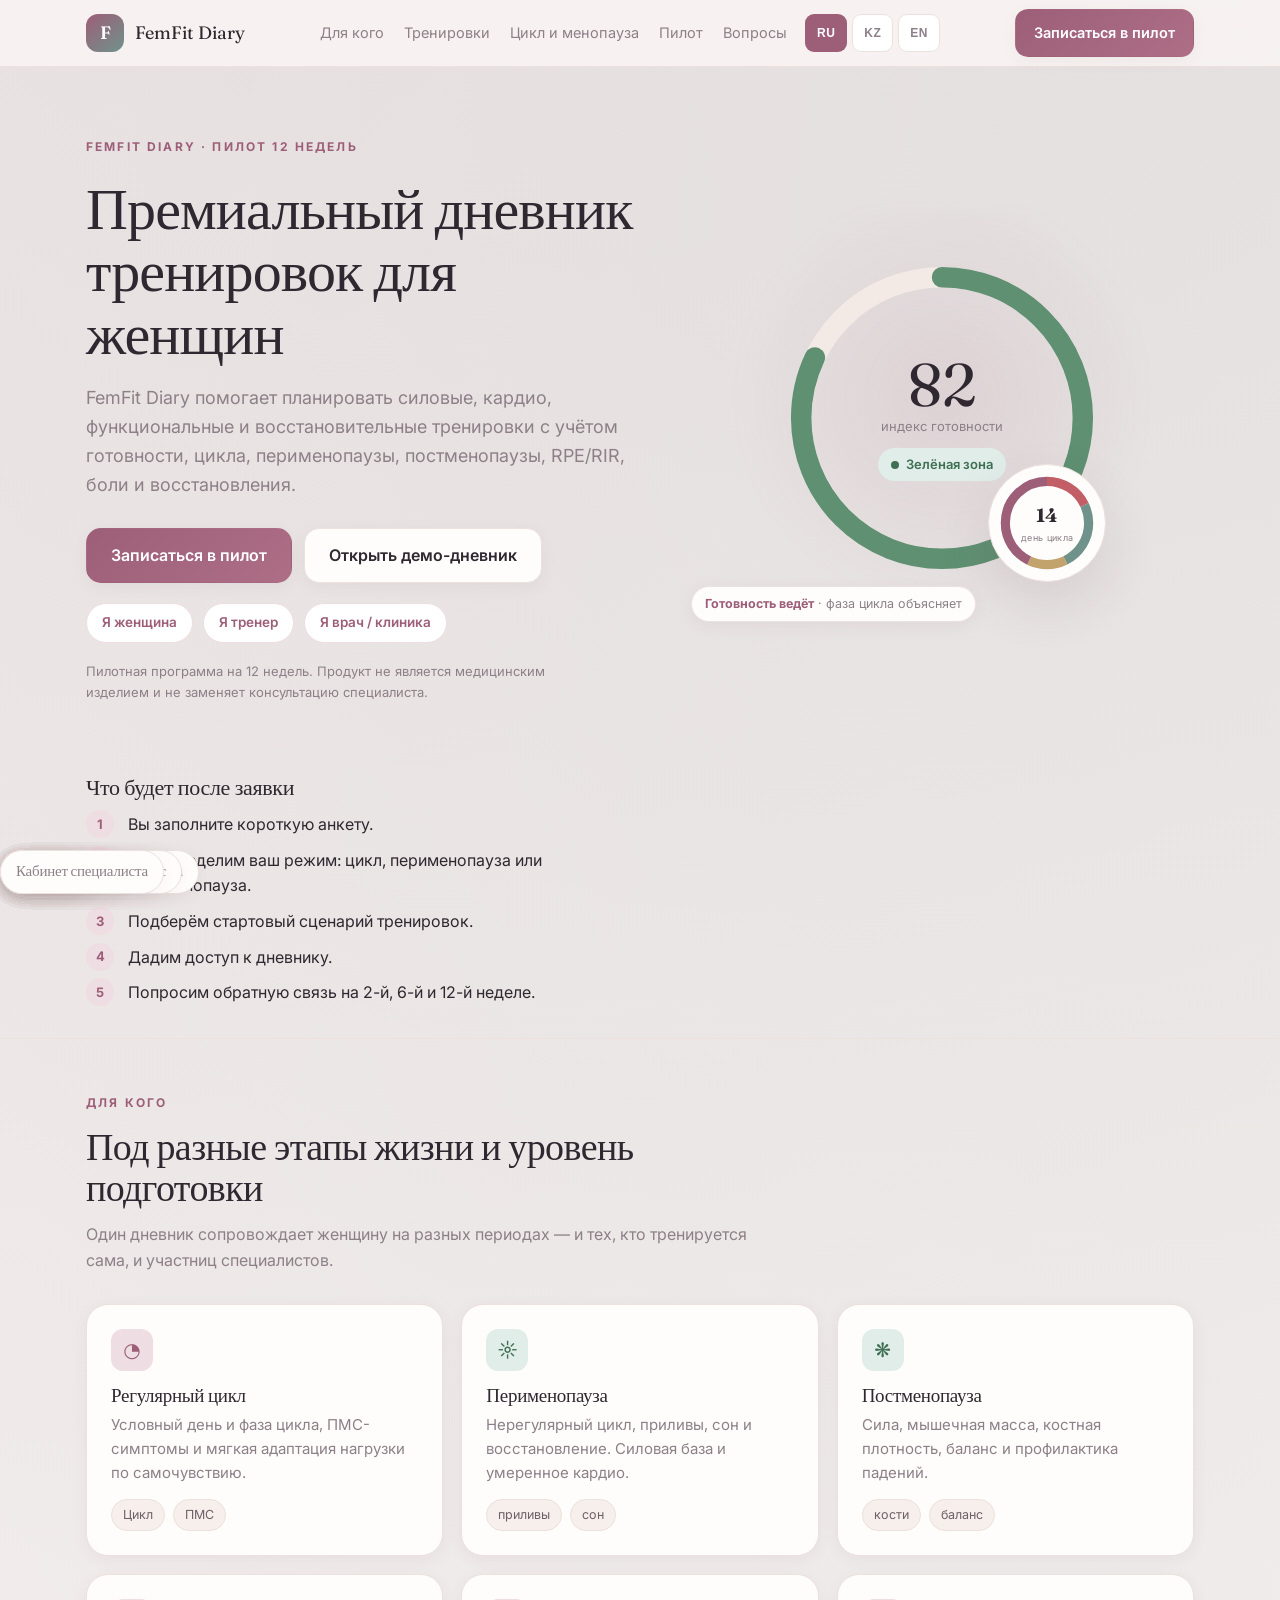
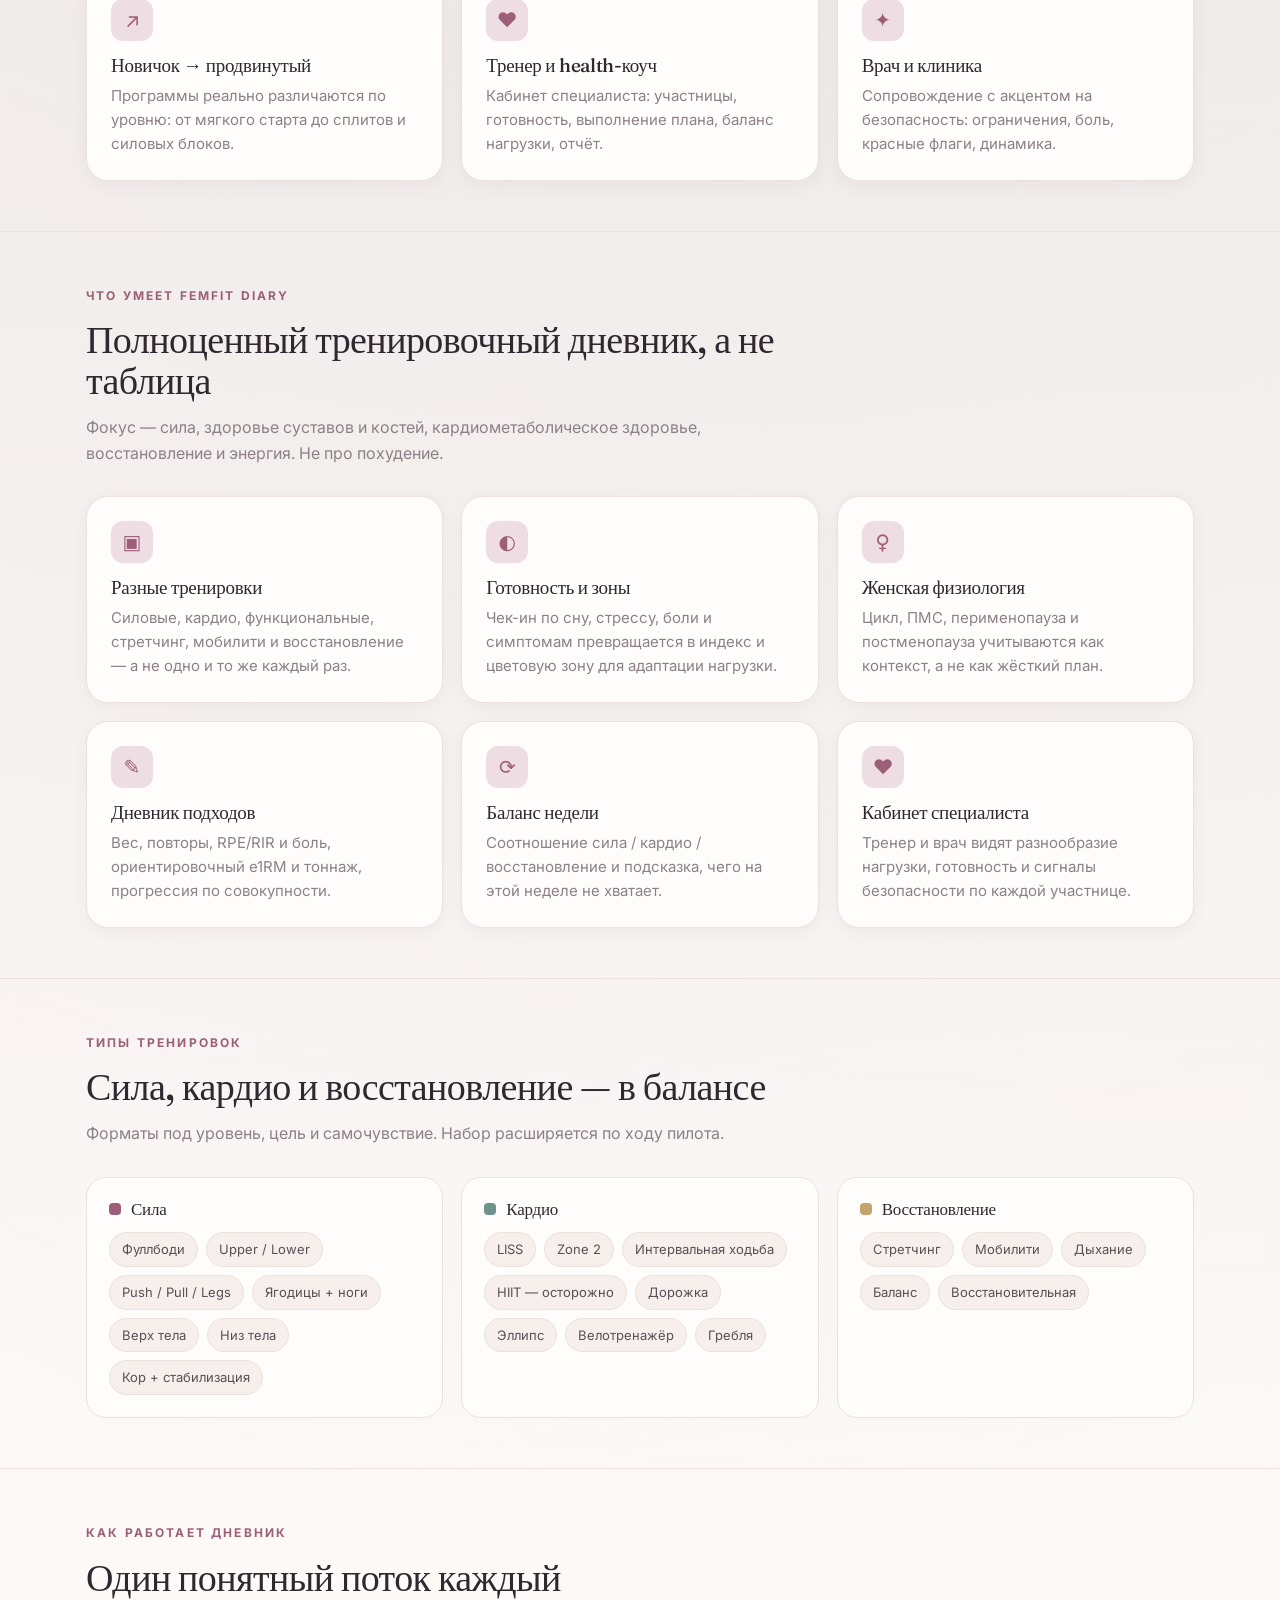
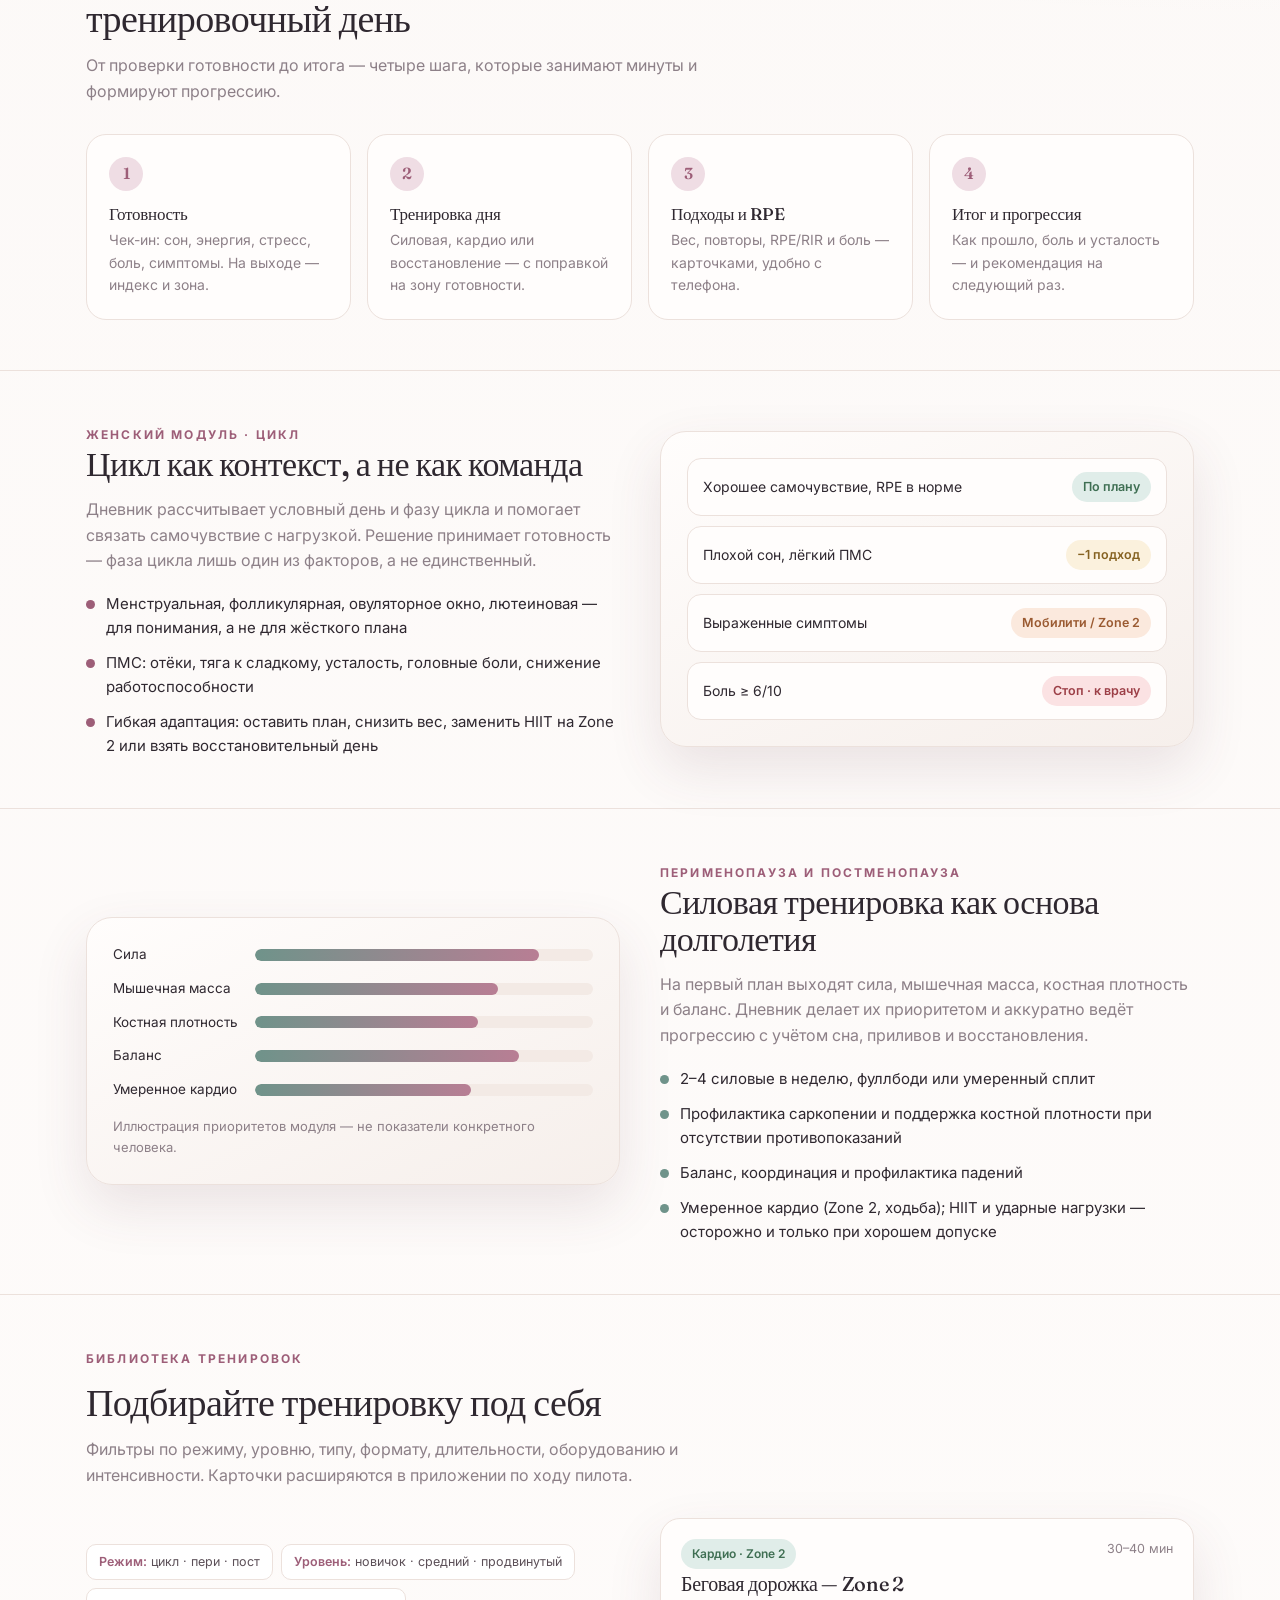
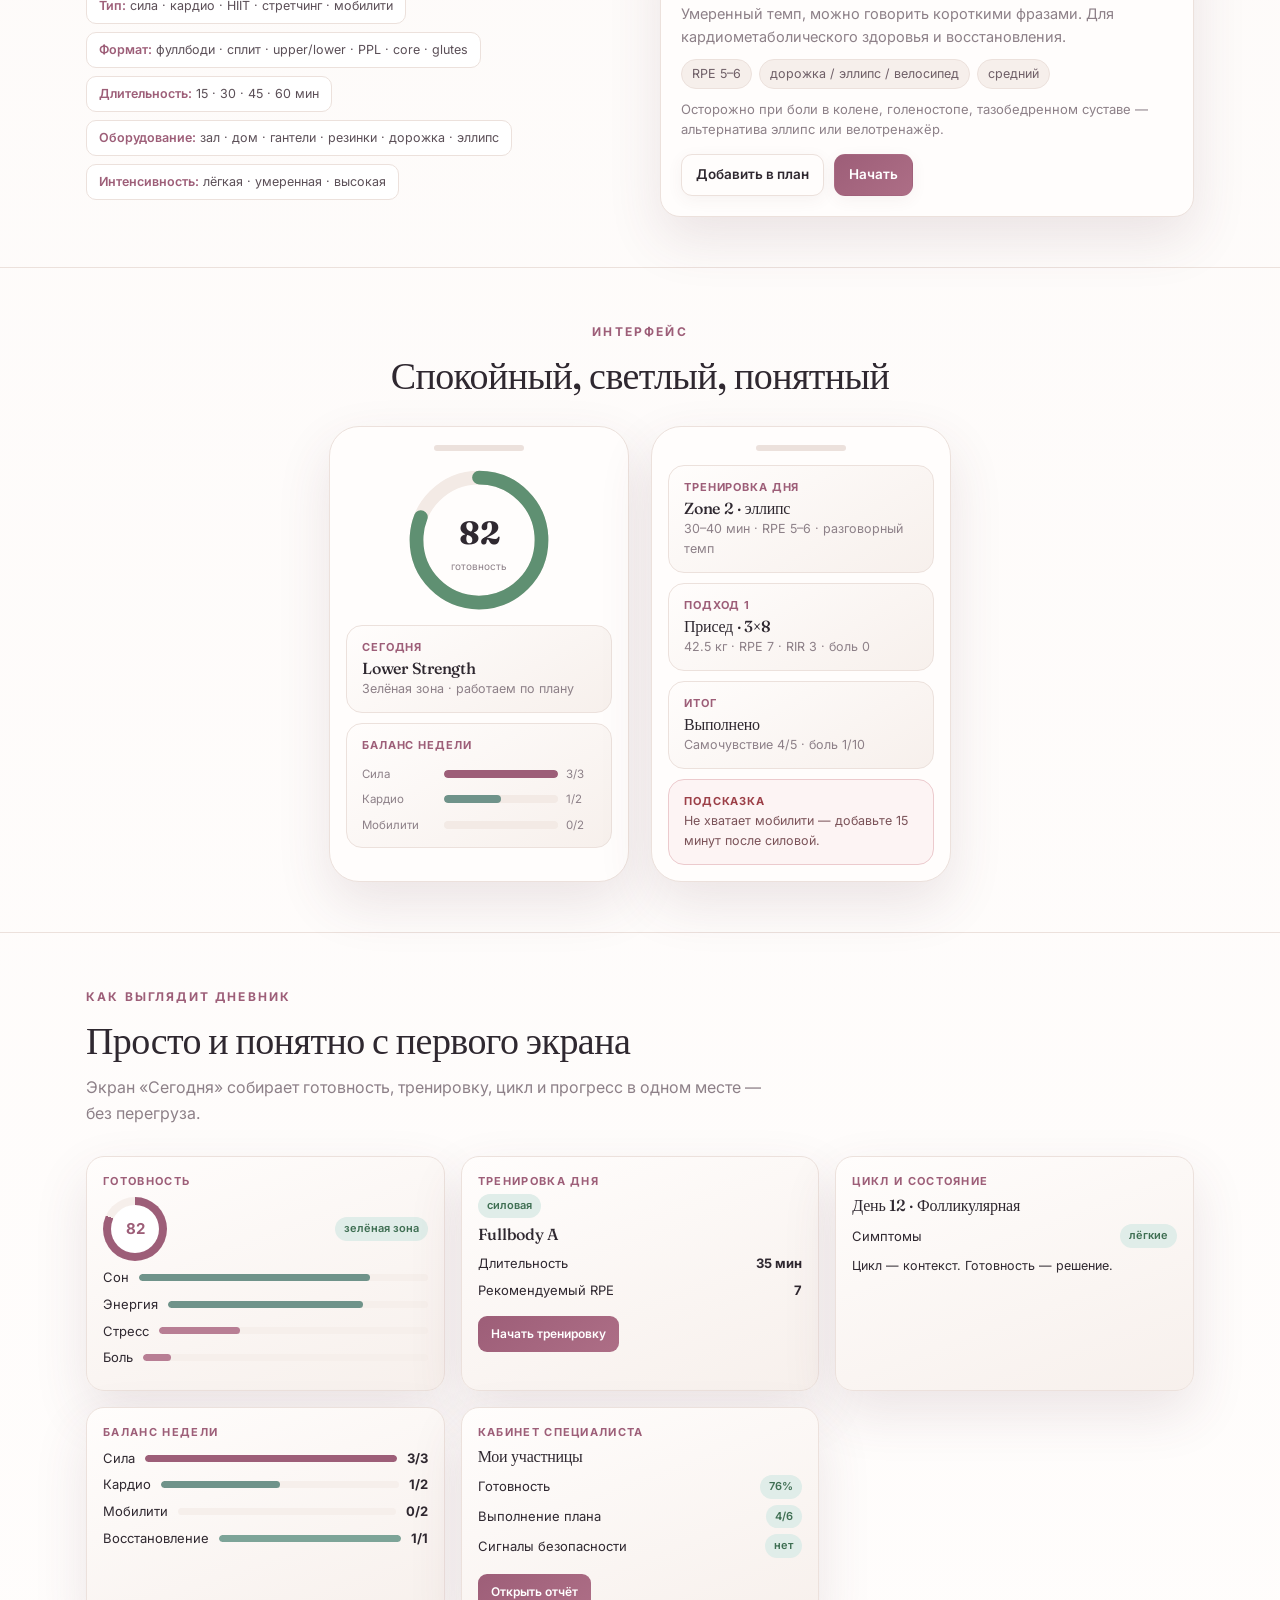
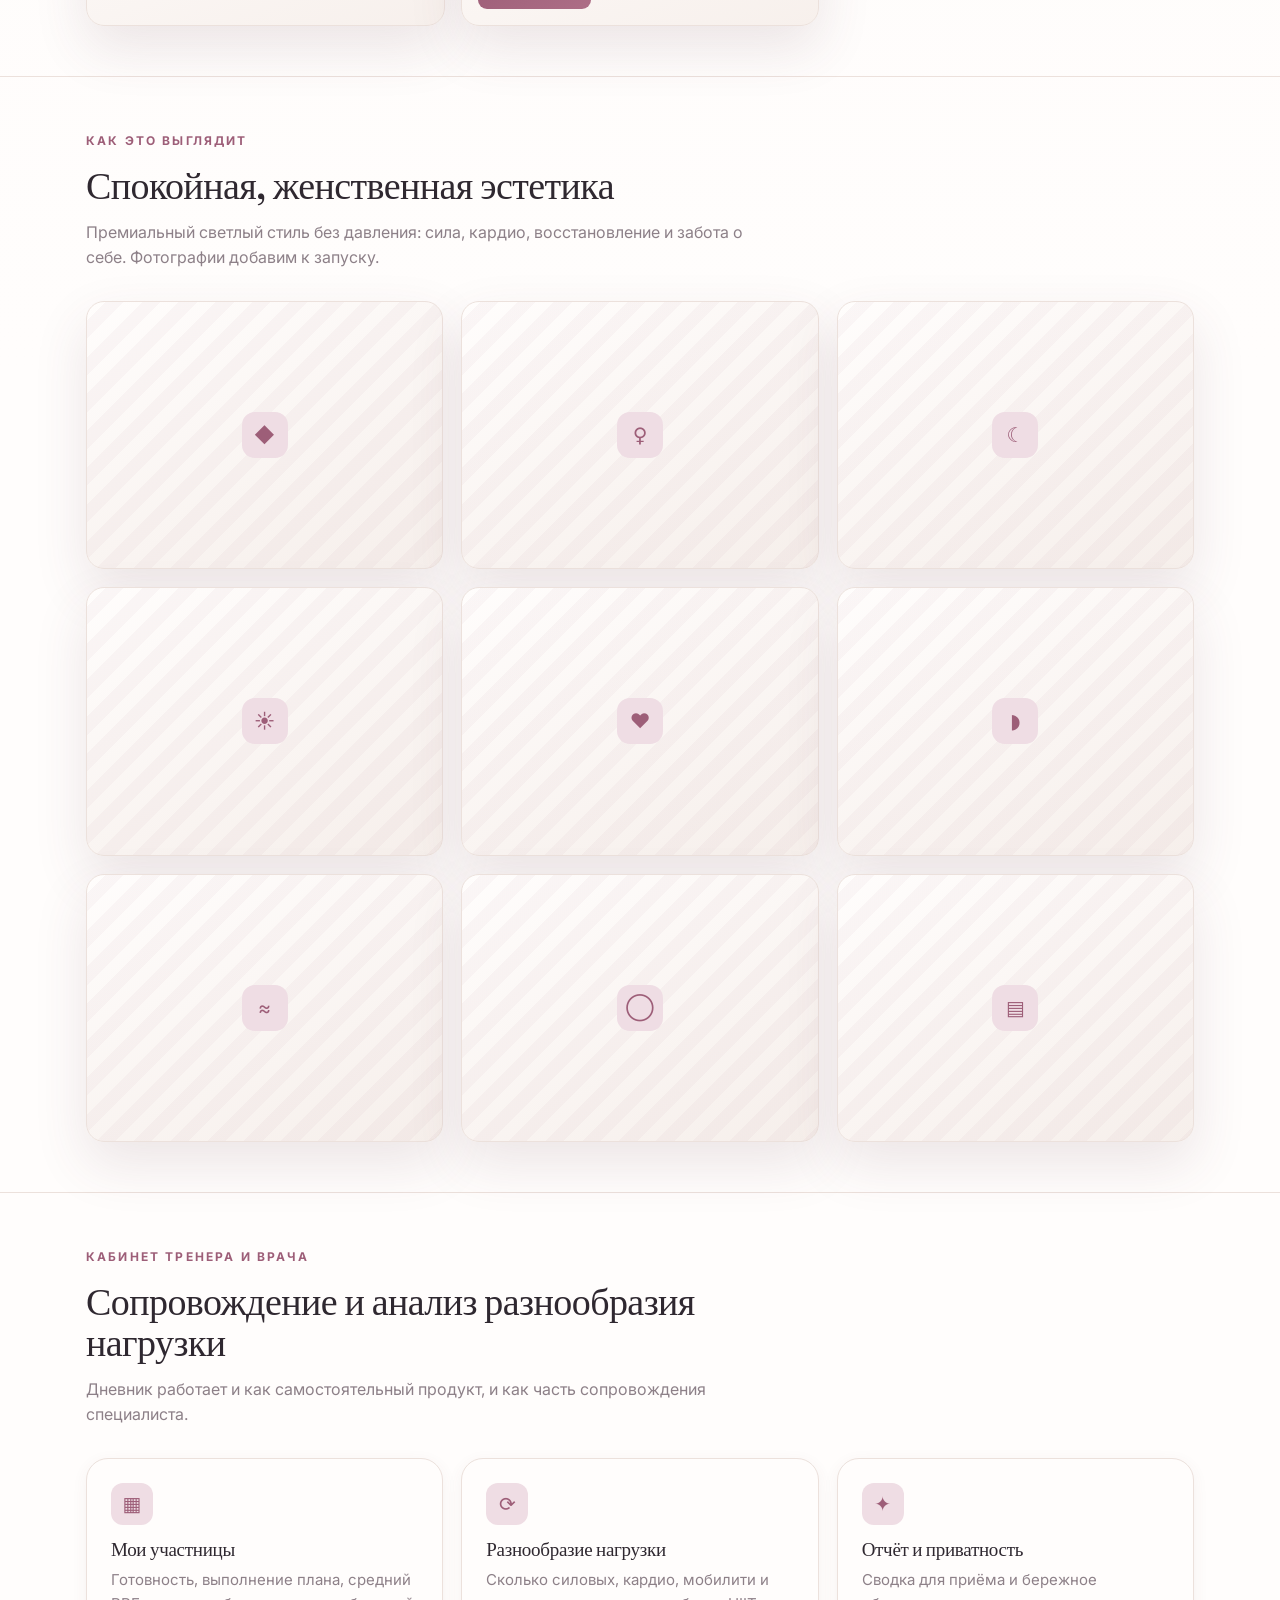
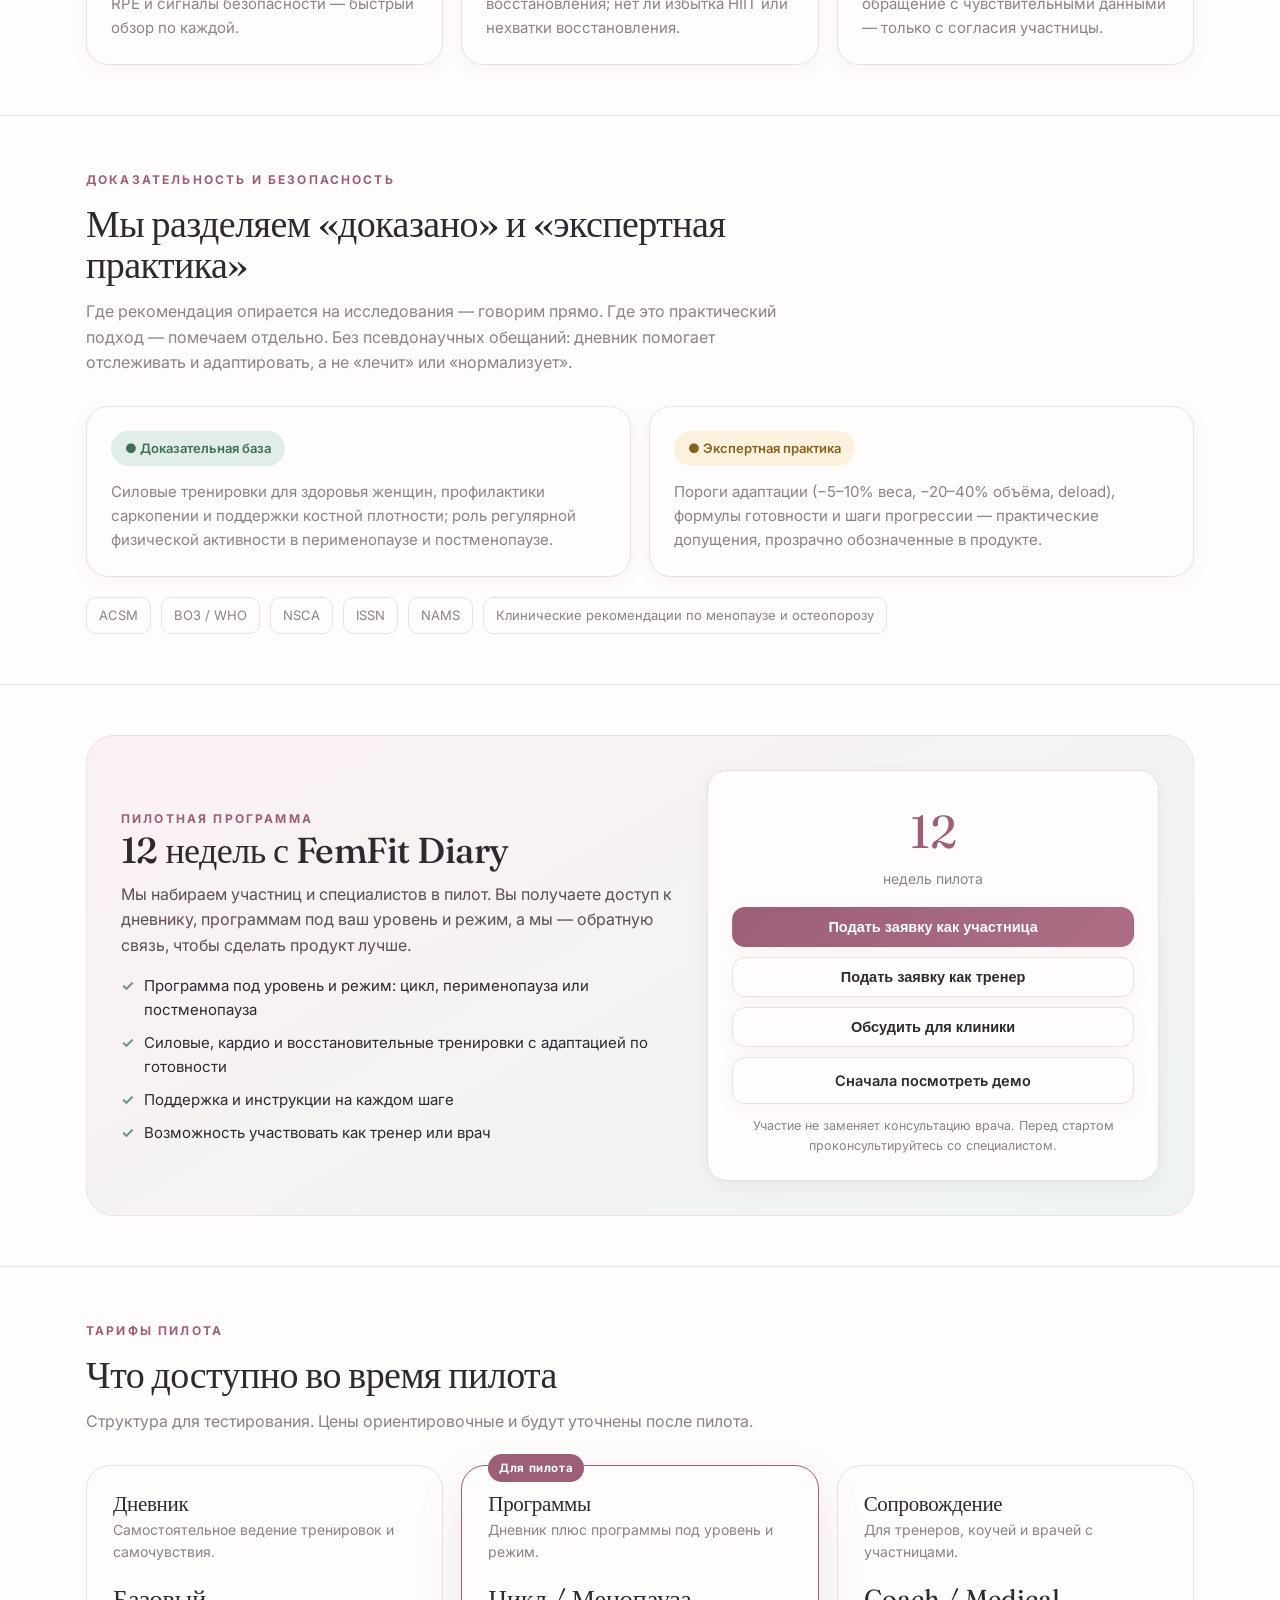
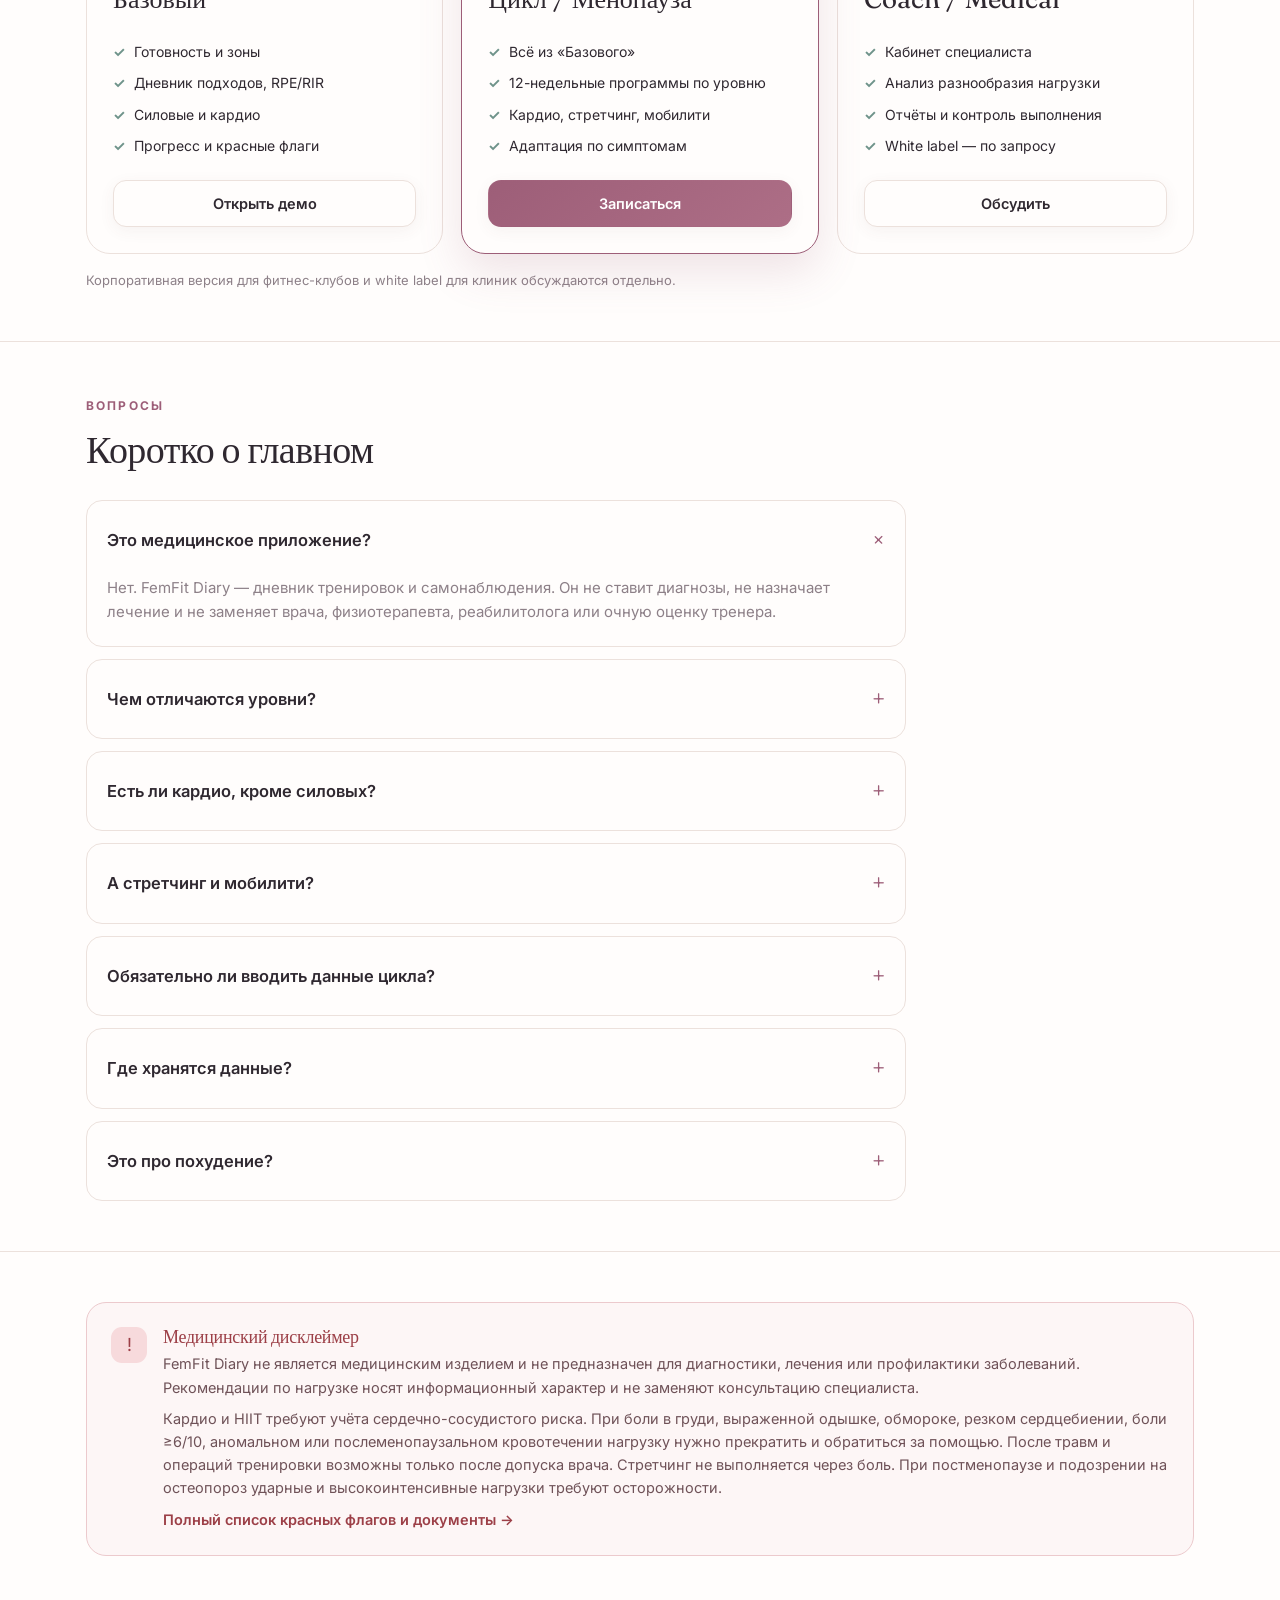
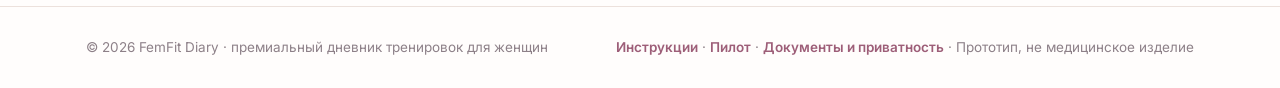
==== commit 0a980db9: "Add files via upload" ====
--- a/index.html
+++ b/index.html
@@ -3,6 +3,14 @@
 <head>
 <meta charset="UTF-8" />
 <meta name="viewport" content="width=device-width, initial-scale=1.0" />
+<link rel="manifest" href="manifest.json" />
+<meta name="theme-color" content="#9d5e78" />
+<meta name="mobile-web-app-capable" content="yes" />
+<meta name="apple-mobile-web-app-capable" content="yes" />
+<meta name="apple-mobile-web-app-status-bar-style" content="default" />
+<meta name="apple-mobile-web-app-title" content="FemFit" />
+<link rel="apple-touch-icon" href="assets/img/apple-touch-icon-180.png" />
+<link rel="icon" type="image/png" sizes="192x192" href="assets/img/icon-192.png" />
 <title>FemFit Diary — дневник тренировок для женщин</title>
 <meta name="description" content="Премиальный дневник тренировок для женщин с учётом цикла, восстановления, самочувствия, RPE/RIR и прогрессии нагрузки." />
 <meta property="og:type" content="website" />
@@ -258,6 +266,11 @@
   .umc .ring{width:64px;height:64px;border-radius:50%;display:grid;place-items:center;background:conic-gradient(var(--plum) 82%, var(--panel2) 0)}
   .umc .ring span{width:48px;height:48px;border-radius:50%;background:#fff;display:grid;place-items:center;font-size:15px;font-weight:700;color:var(--plum)}
   @media(max-width:820px){.uimock{grid-template-columns:1fr}}
+
+  .lang-switch{display:inline-flex;gap:5px}
+  .lang-switch button{min-height:38px;padding:6px 11px;border-radius:9px;border:1px solid var(--line);background:#fff;color:var(--muted);font-weight:700;font-size:12px;letter-spacing:.04em;cursor:pointer}
+  .lang-switch button.active{background:var(--plum);color:#fff;border-color:transparent}
+  .lang-switch button:focus-visible{outline:2px solid var(--plum);outline-offset:2px}
 </style>
 </head>
 <body>
@@ -272,6 +285,7 @@
       <a href="#pilot">Пилот</a>
       <a href="#faq">Вопросы</a>
     </nav>
+    <div class="lang-switch" id="landingLang" role="group" aria-label="Язык интерфейса"></div>
     <a class="btn primary nav-cta" href="#pilot">Записаться в пилот</a>
   </div>
 </header>
@@ -766,5 +780,28 @@
     if(fb){ fb.hidden=false; if(fb.scrollIntoView)fb.scrollIntoView({behavior:"smooth", block:"center"}); }
   }
 </script>
+<script>
+/* PWA: регистрация service worker для установки на телефон и офлайн-доступа.
+   TODO: расширить офлайн-режим и обновление кеша после стабилизации PWA-версии.
+   TODO: подготовить проект к упаковке через Capacitor после стабилизации PWA. */
+if ('serviceWorker' in navigator) {
+  window.addEventListener('load', function () {
+    navigator.serviceWorker.register('service-worker.js').catch(function () {});
+  });
+}
+</script>
+<script>
+/* Переключатель языка лендинга. Сохраняет выбор для дневника (общий ключ femfit_lang).
+   TODO: локализовать тексты лендинга (RU/KZ/EN); сейчас контролируется выбор языка интерфейса дневника. */
+(function(){
+  var KEY='femfit_lang', cur='ru';
+  try{ cur=localStorage.getItem(KEY)||'ru'; }catch(e){}
+  var box=document.getElementById('landingLang');
+  function render(){ if(!box)return; box.innerHTML=['ru','kk','en'].map(function(l){
+    return '<button type="button" class="'+(cur===l?'active':'')+'" data-l="'+l+'" aria-label="'+(l==='kk'?'Қазақша':l==='en'?'English':'Русский')+'">'+(l==='kk'?'KZ':l.toUpperCase())+'</button>'; }).join(''); }
+  render();
+  if(box) box.addEventListener('click', function(e){ var b=e.target.closest('button'); if(!b)return; cur=b.getAttribute('data-l'); try{localStorage.setItem(KEY,cur);}catch(e){} render(); });
+})();
+</script>
 </body>
 </html>
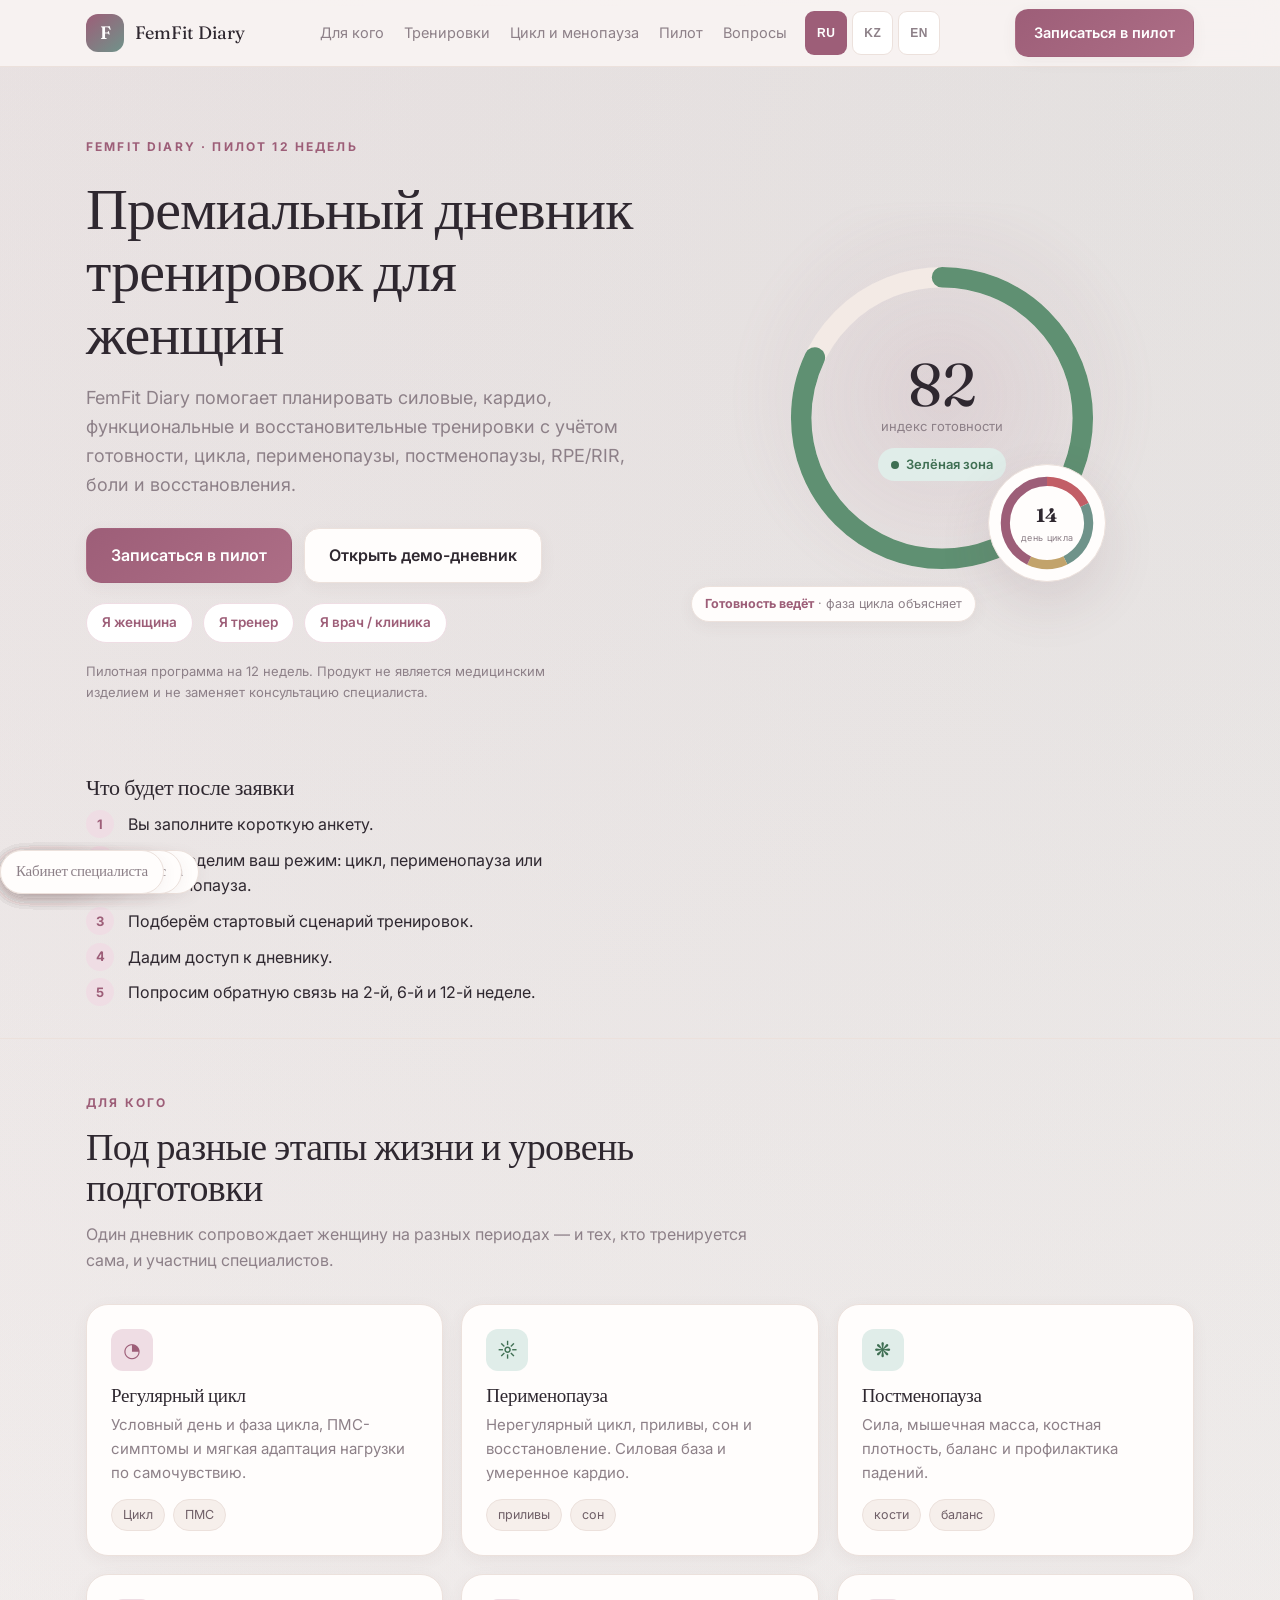
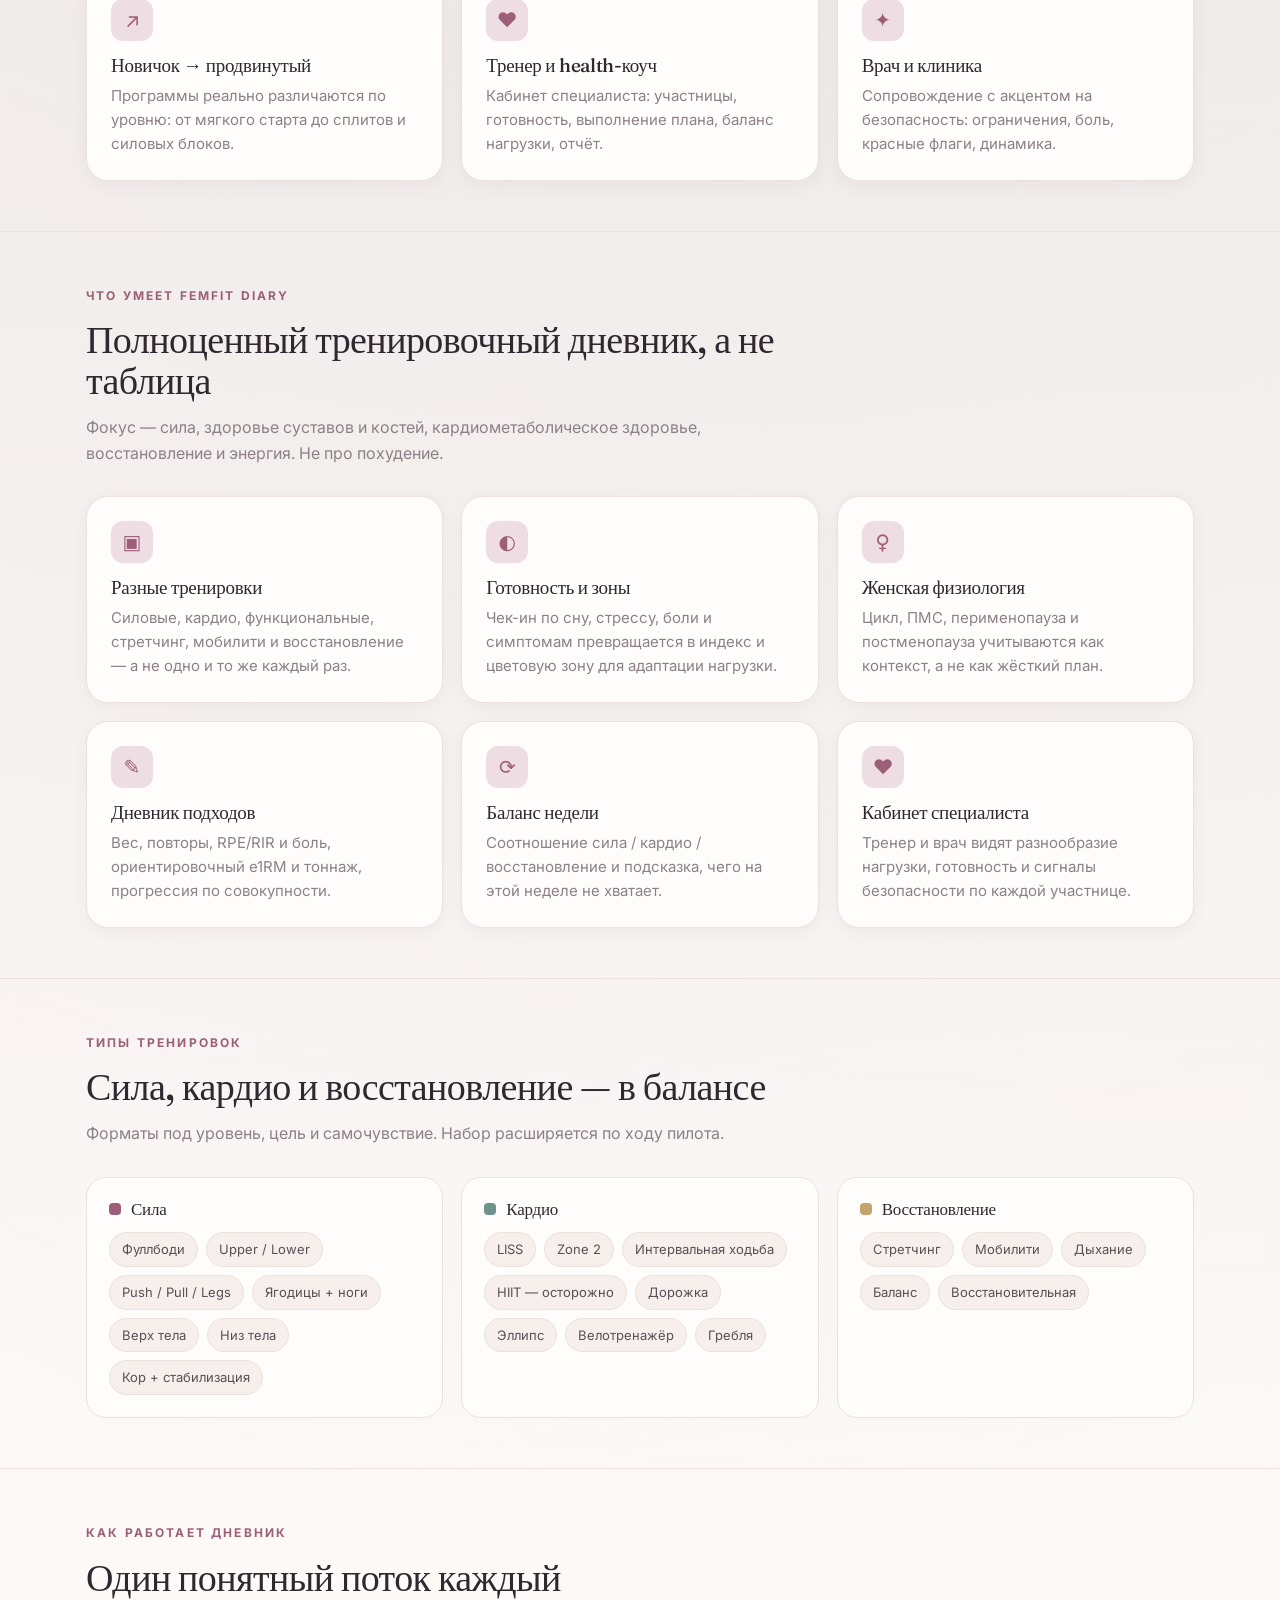
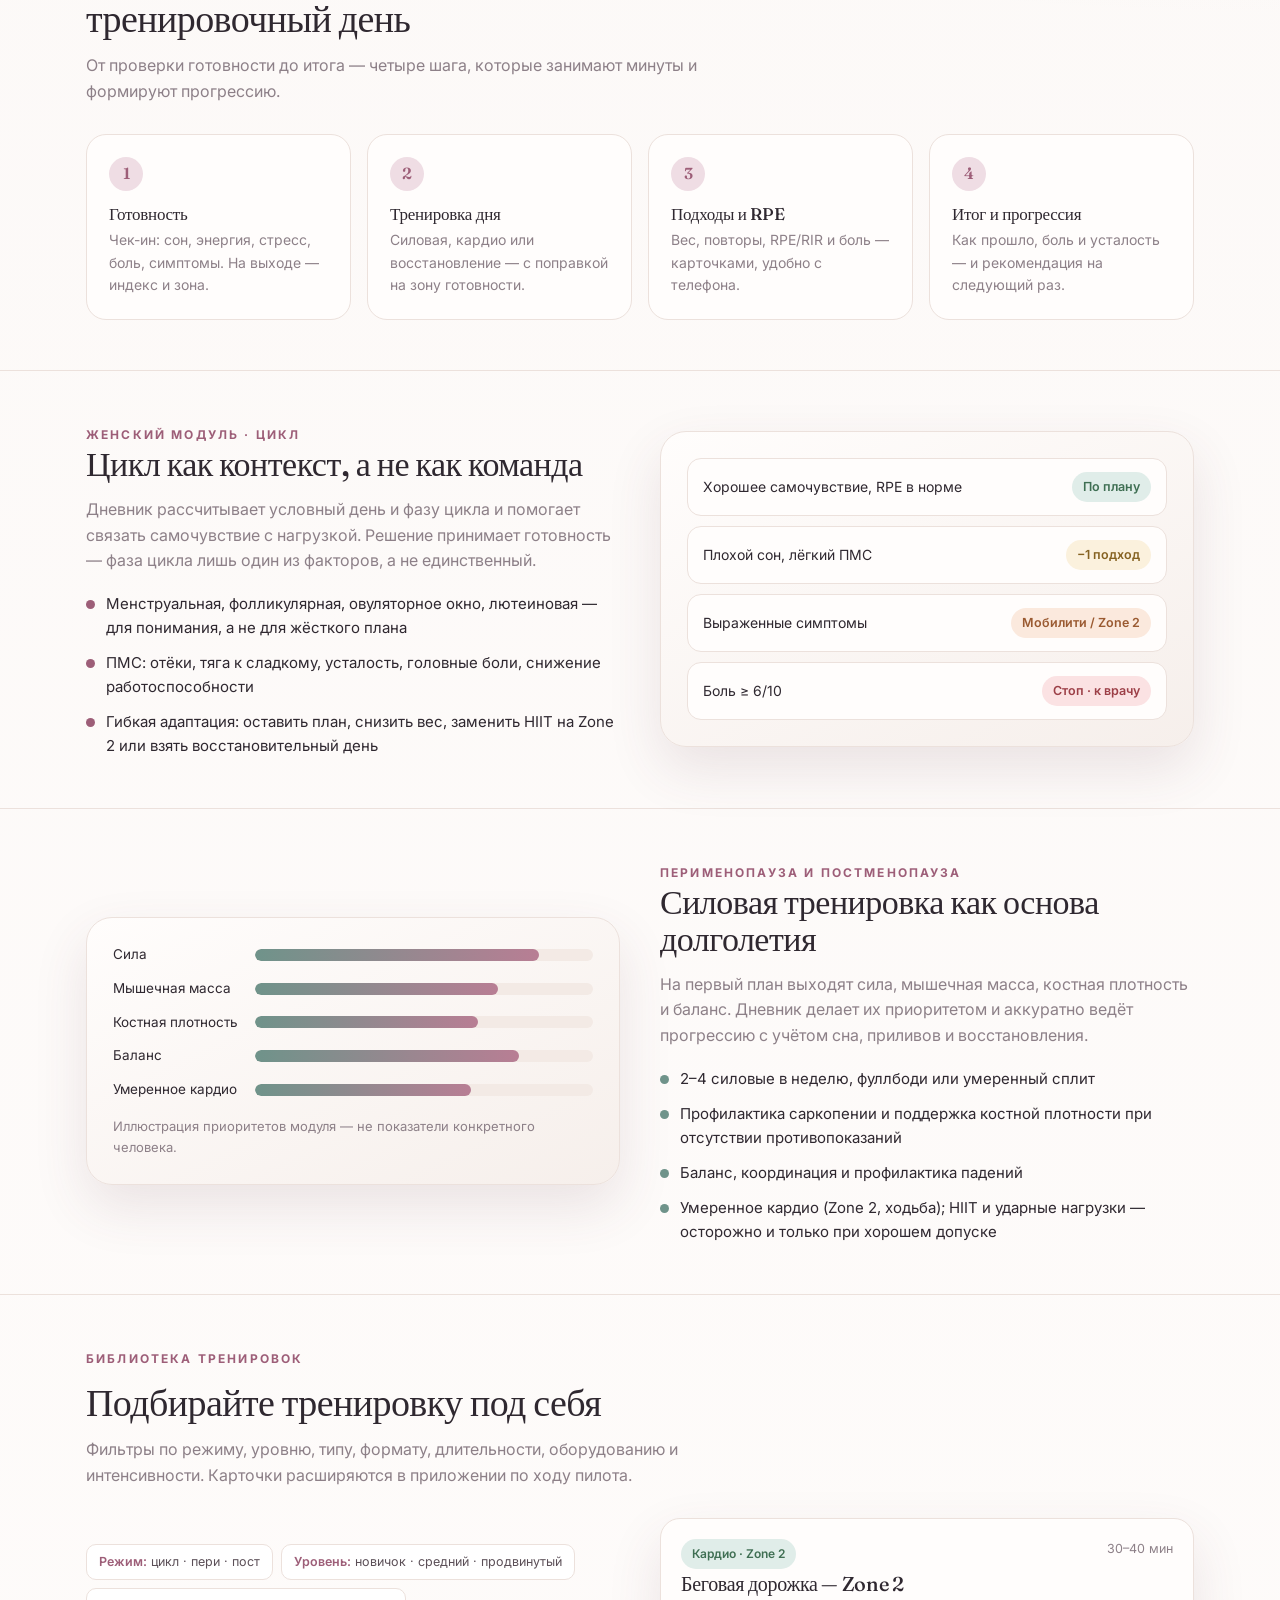
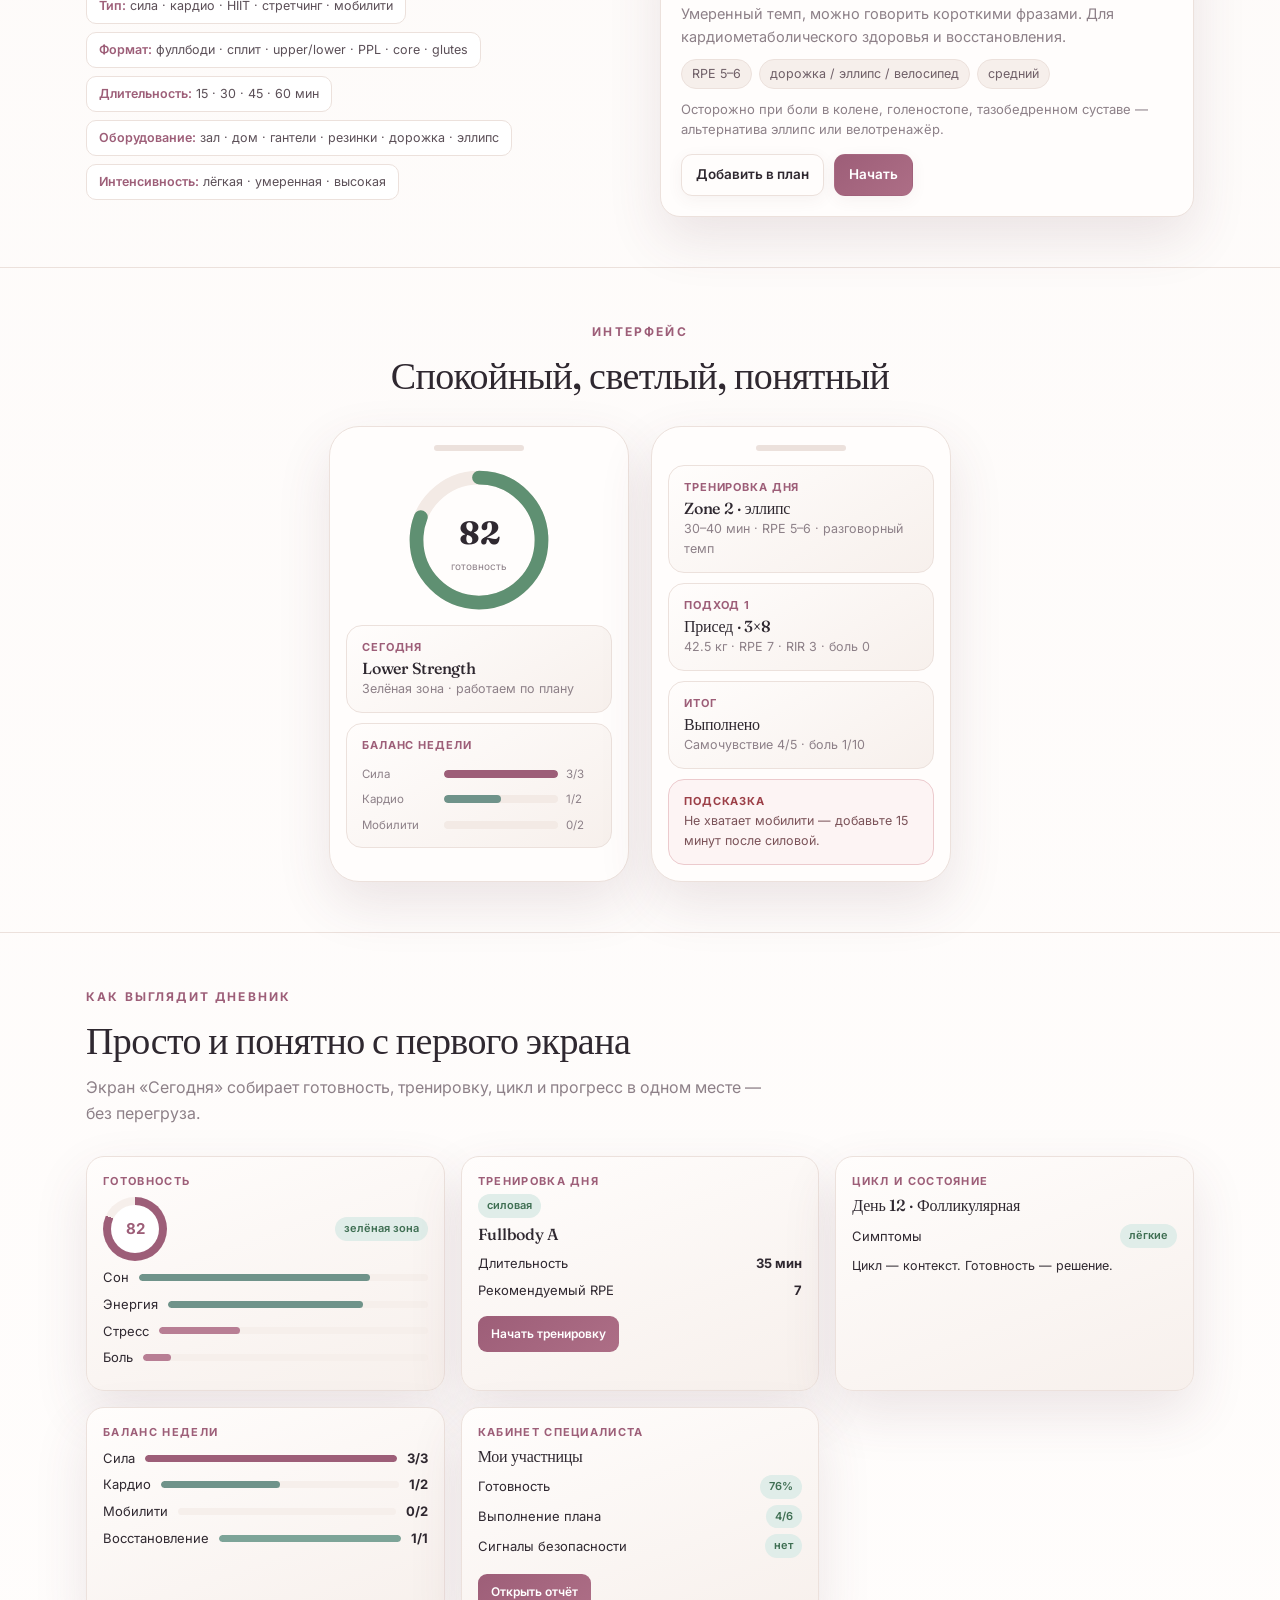
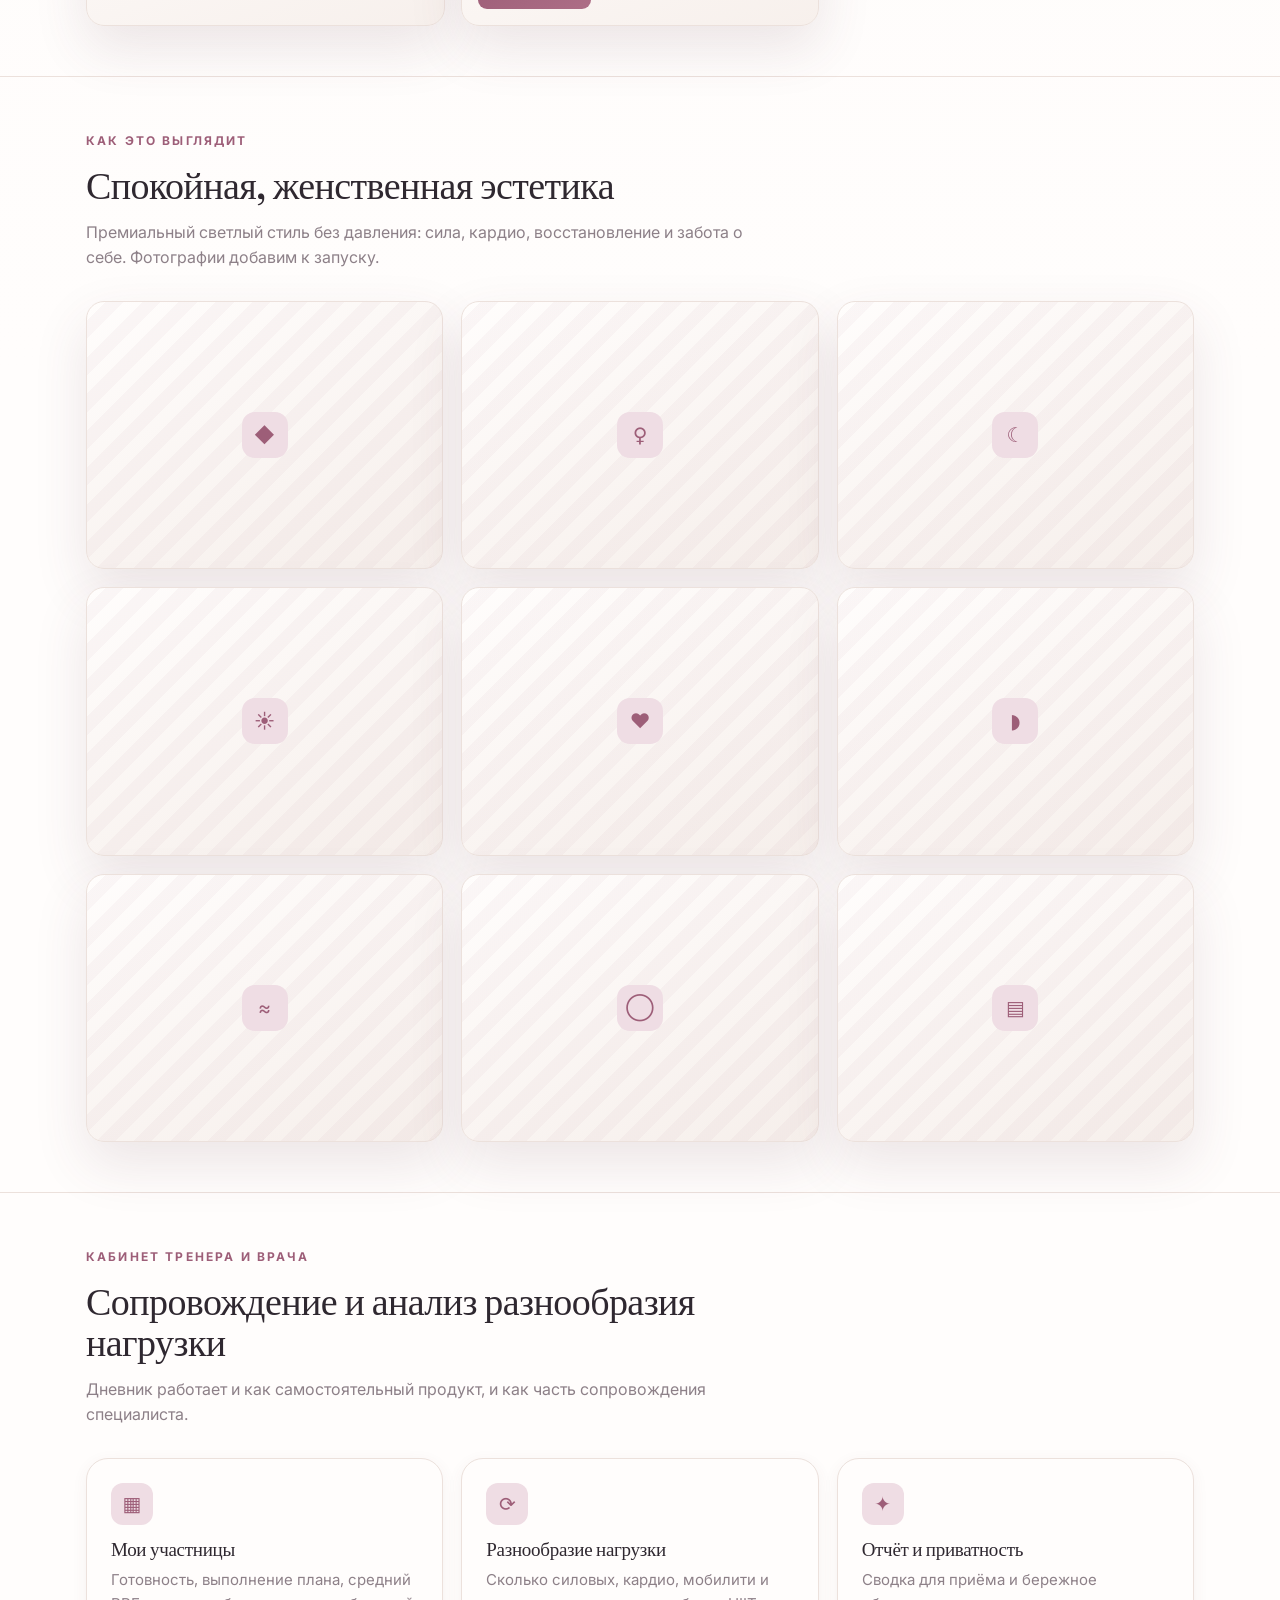
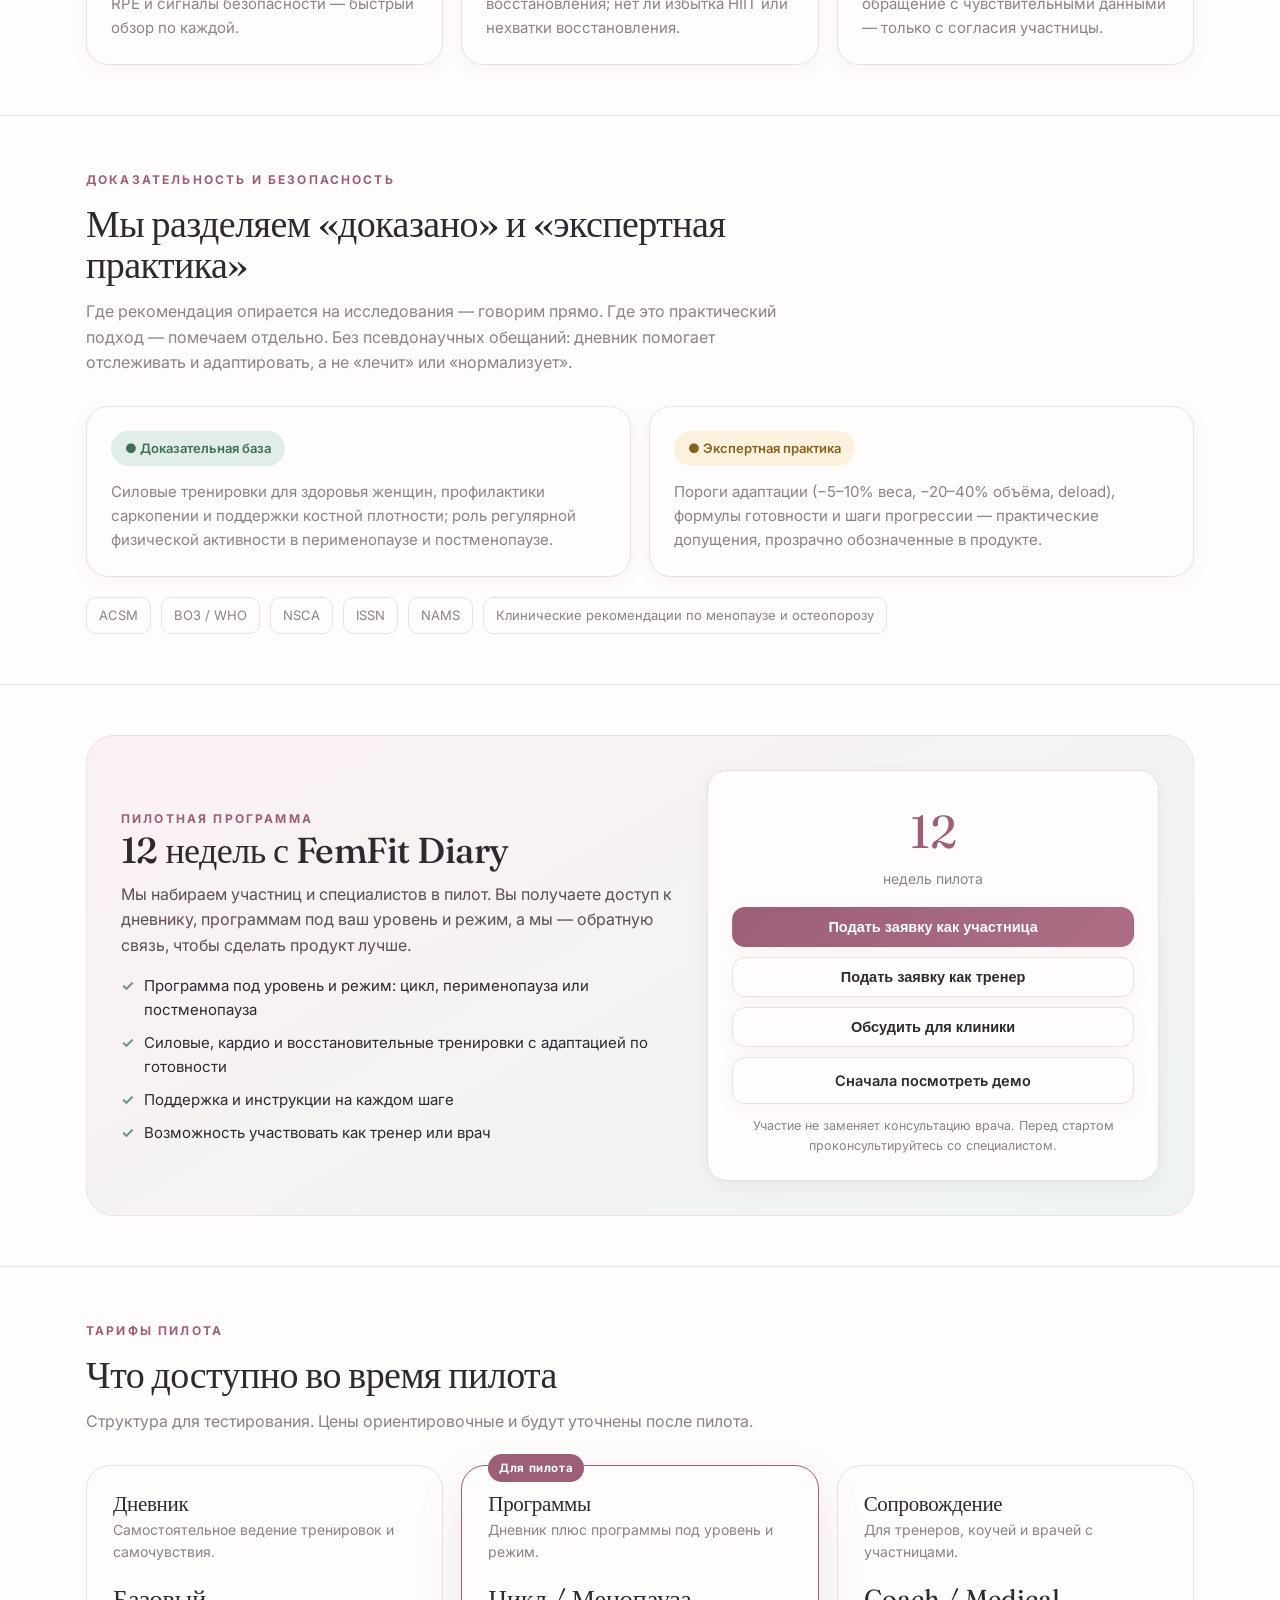
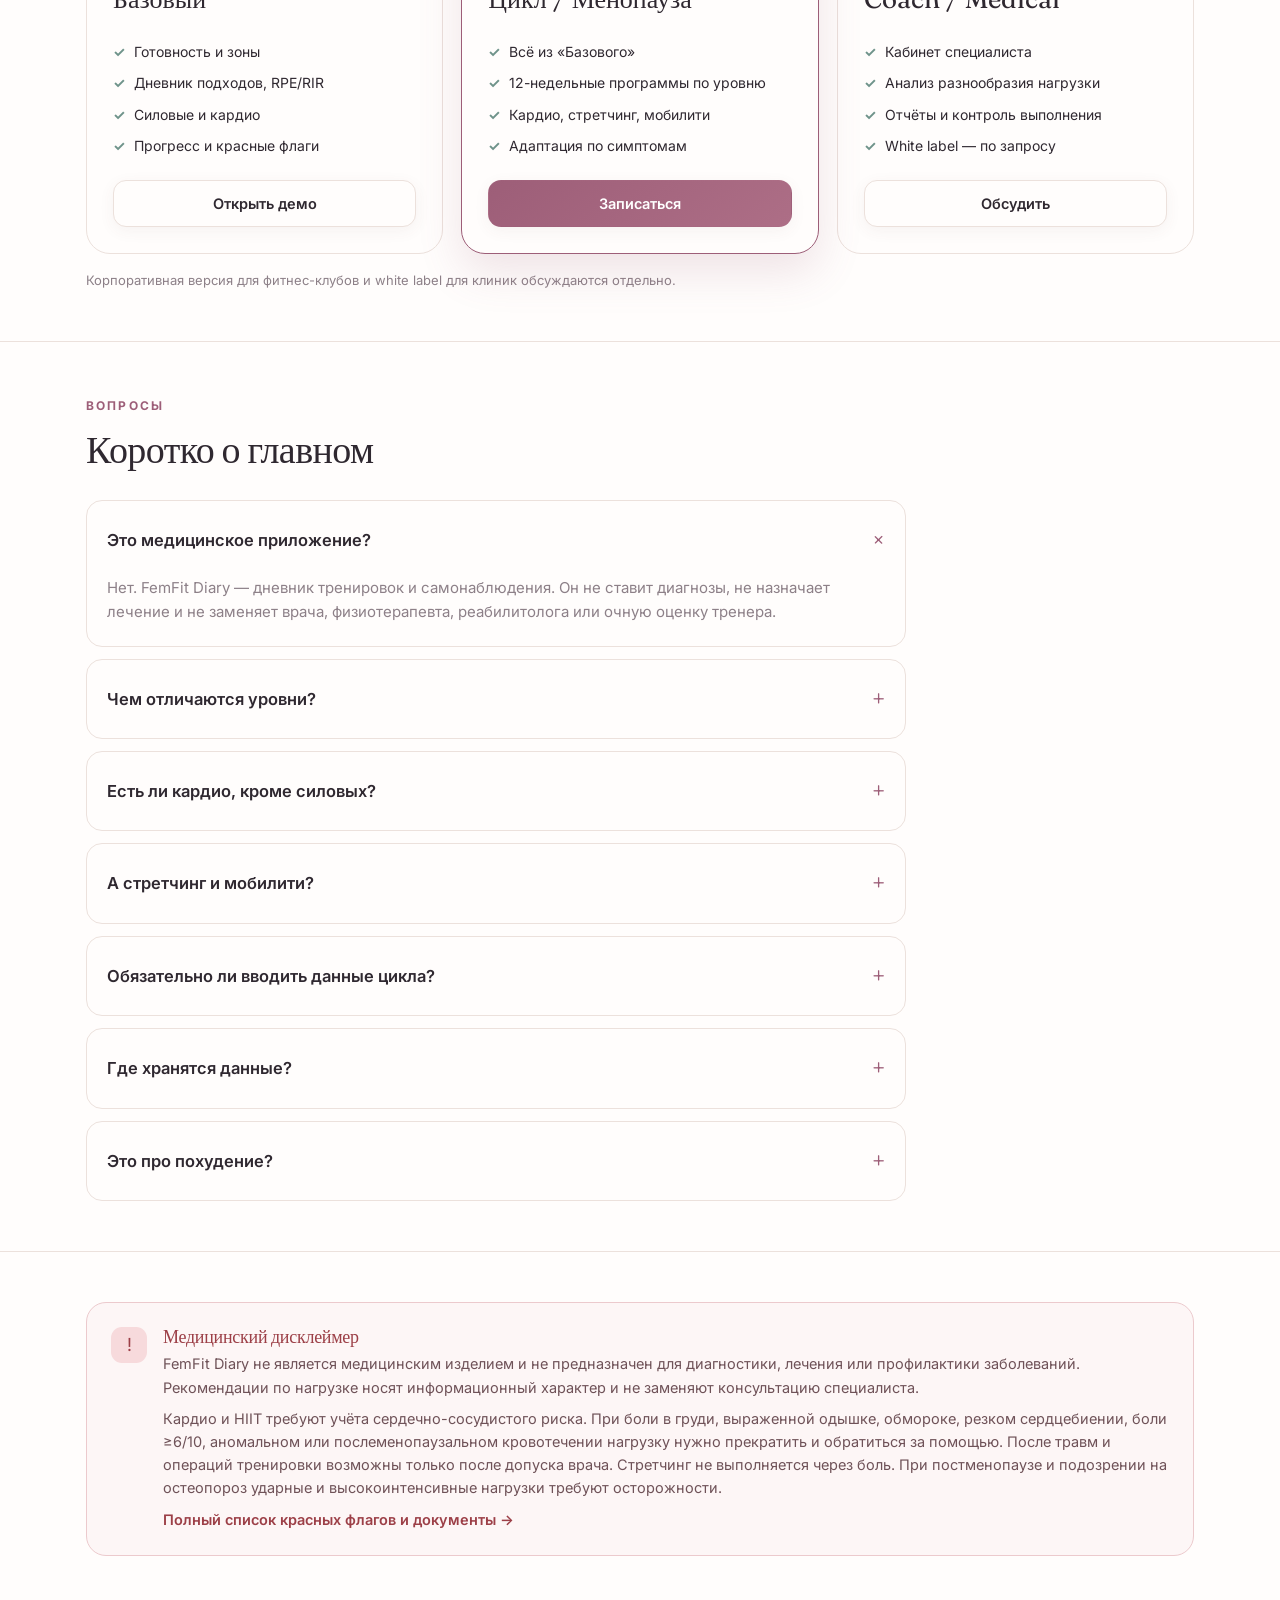
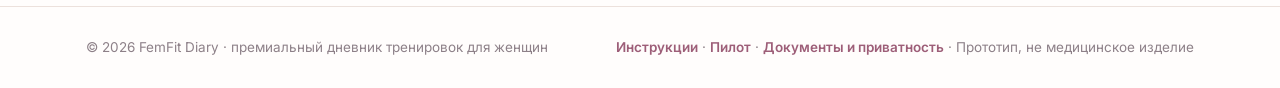
==== commit 541261fa: "Add files via upload" ====
--- a/index.html
+++ b/index.html
@@ -268,9 +268,12 @@
   @media(max-width:820px){.uimock{grid-template-columns:1fr}}
 
   .lang-switch{display:inline-flex;gap:5px}
-  .lang-switch button{min-height:38px;padding:6px 11px;border-radius:9px;border:1px solid var(--line);background:#fff;color:var(--muted);font-weight:700;font-size:12px;letter-spacing:.04em;cursor:pointer}
+  .lang-switch button{min-height:44px;padding:6px 11px;border-radius:9px;border:1px solid var(--line);background:#fff;color:var(--muted);font-weight:700;font-size:12px;letter-spacing:.04em;cursor:pointer}
   .lang-switch button.active{background:var(--plum);color:#fff;border-color:transparent}
   .lang-switch button:focus-visible{outline:2px solid var(--plum);outline-offset:2px}
+
+  a:focus-visible,button:focus-visible,[tabindex]:focus-visible,input:focus-visible,select:focus-visible,textarea:focus-visible{outline:2px solid #9d5e78;outline-offset:2px}
+  @media(max-width:480px){html,body{overflow-x:hidden}}
 </style>
 </head>
 <body>
